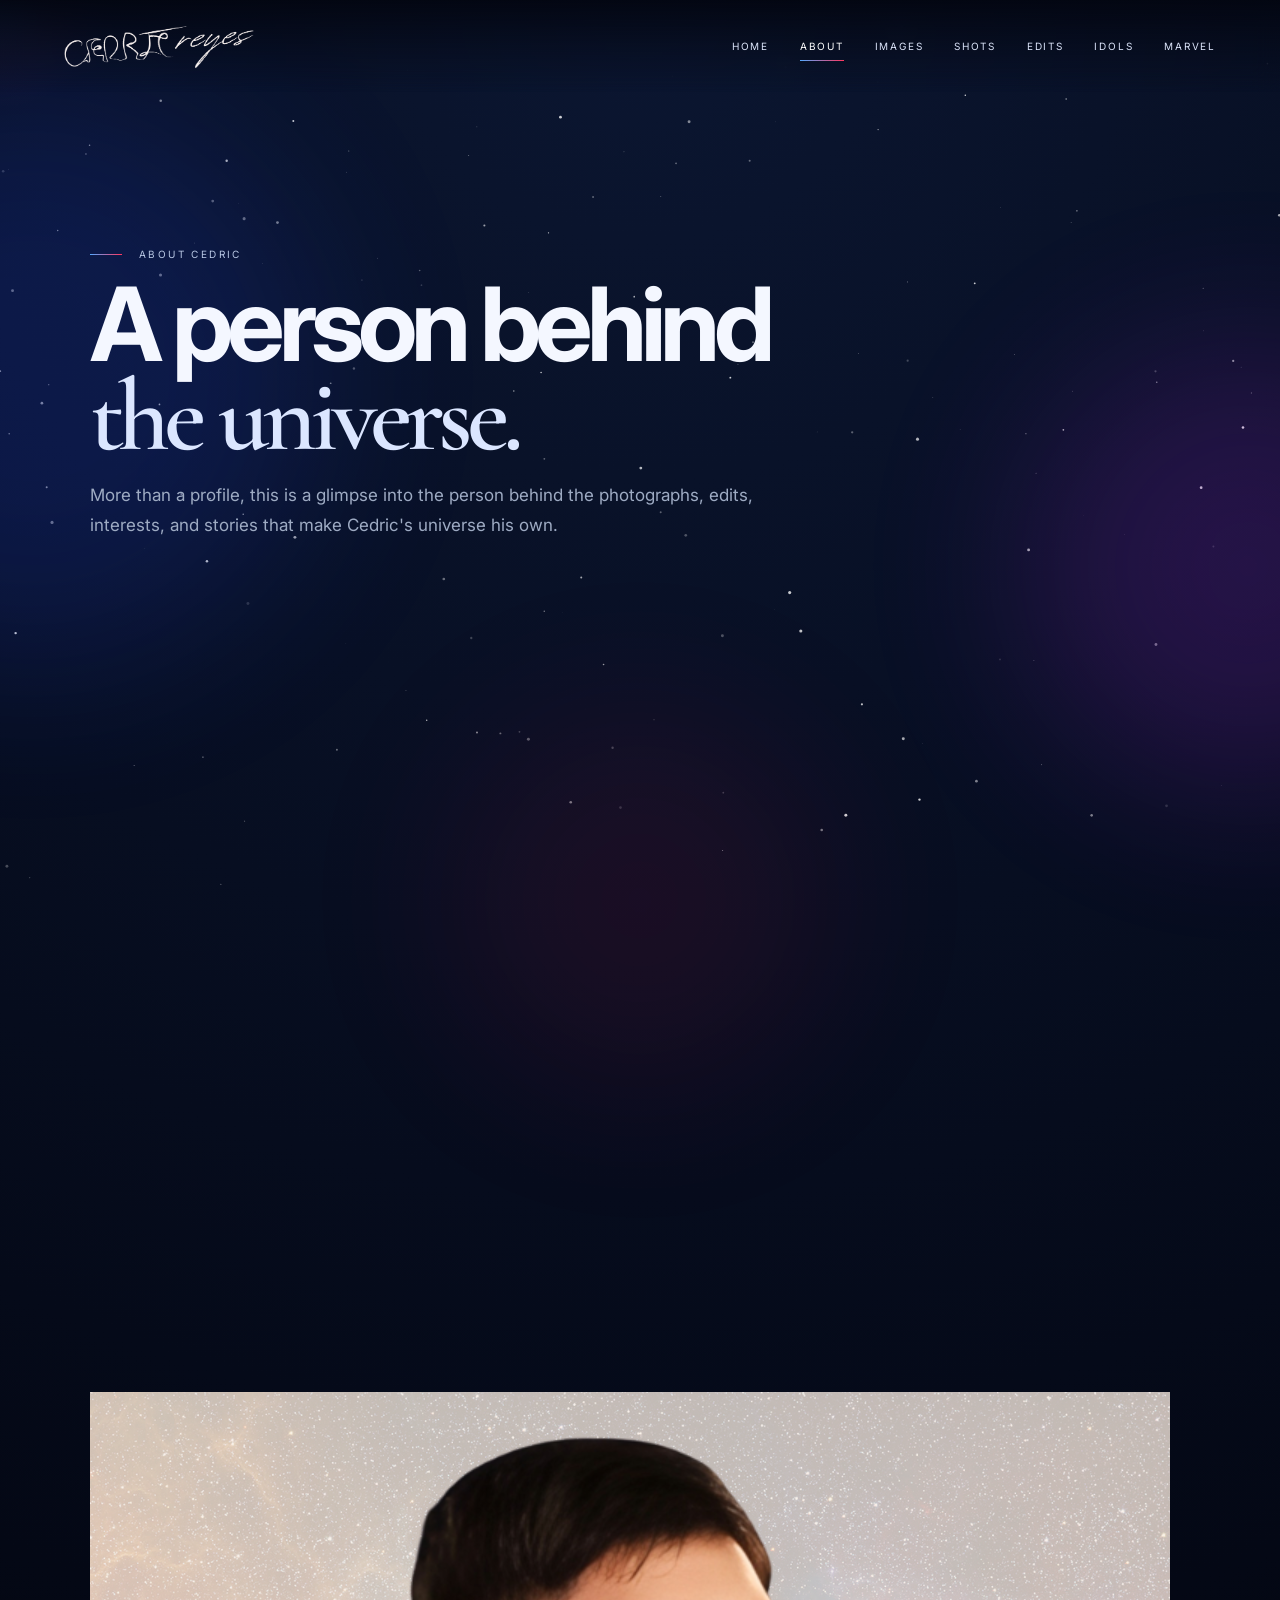
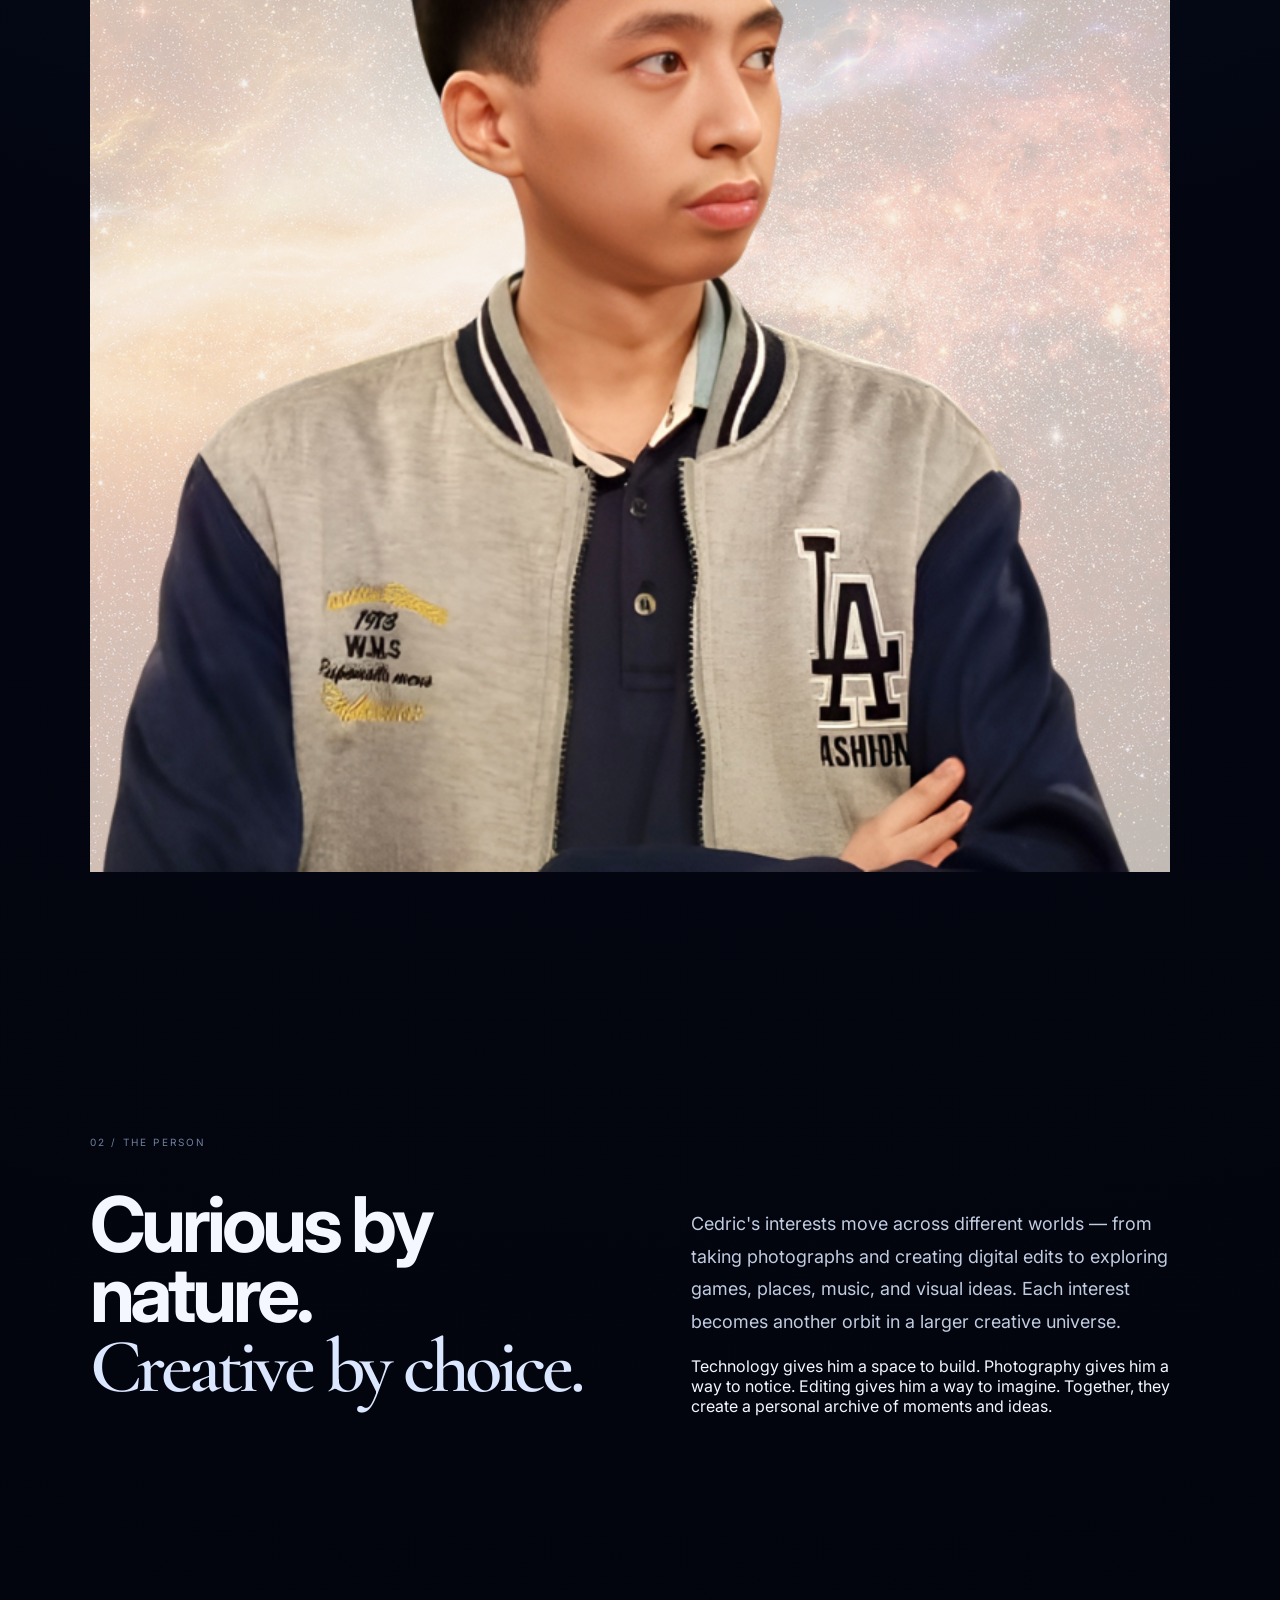
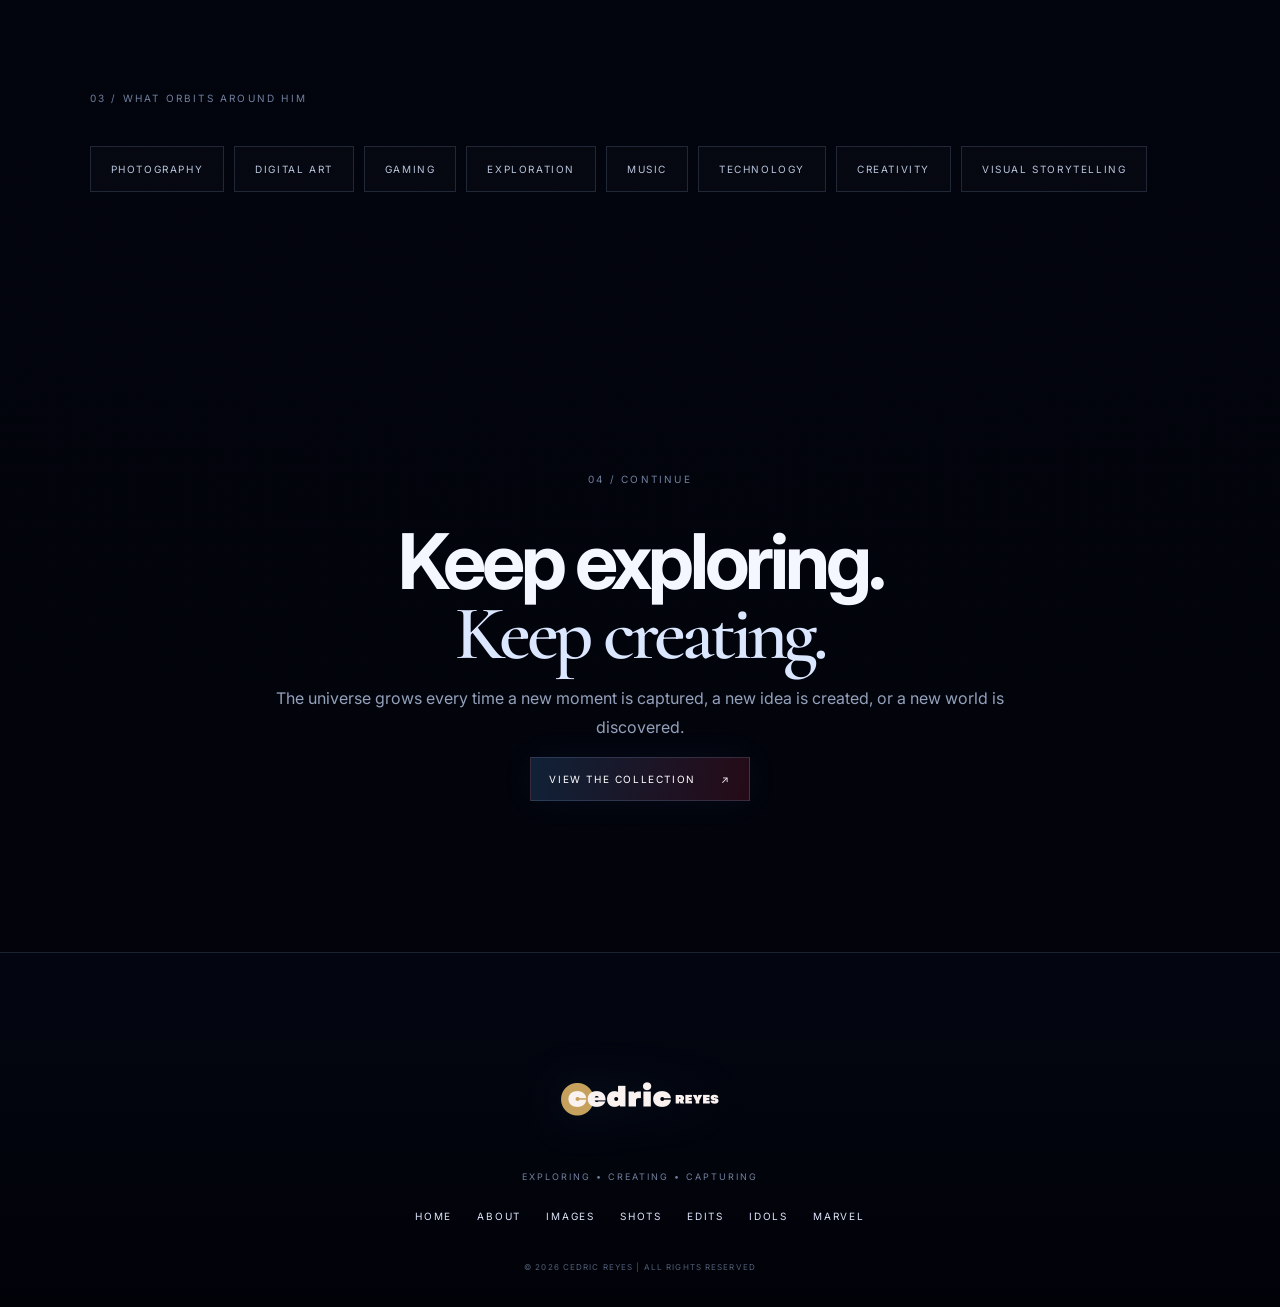
==== about.html @ 6dcb60af "Update about.html" ====
<!doctype html>
<html lang="en">

<head>
  <meta charset="utf-8">
  <meta name="viewport" content="width=device-width, initial-scale=1">

  <meta name="theme-color" content="#030611">

  <title>About — Cedric Reyes</title>

  <meta
    name="description"
    content="Cedric Reyes — a cosmic portfolio of photography, digital edits, gaming, and creative work."
  >

  <link rel="stylesheet" href="styles.css">
</head>

<body>

  <!-- =========================
       COSMIC BACKGROUND
  ========================== -->

  <canvas id="stars"></canvas>

  <div class="nebula nebula-a"></div>
  <div class="nebula nebula-b"></div>
  <div class="nebula nebula-c"></div>

  <div class="cursor-glow"></div>


  <!-- =========================
       HEADER
  ========================== -->

  <header class="site-header">

    <a class="brand" href="index.html">
      <img
        src="assets/HEADER-LOGO.png"
        alt="Cedric Reyes"
      >
    </a>

    <button
      class="menu-toggle"
      aria-label="Open menu"
      aria-expanded="false"
    >
      <span></span>
      <span></span>
      <span></span>
    </button>

    <nav class="nav">

      <a href="index.html">
        HOME
      </a>

      <a class="active" href="about.html">
        ABOUT
      </a>

      <a href="images.html">
        IMAGES
      </a>

      <a href="shots.html">
        SHOTS
      </a>

      <a href="edits.html">
        EDITS
      </a>

      <a href="idols.html">
        IDOLS
      </a>

      <a href="marvel.html">
        MARVEL
      </a>

    </nav>

  </header>


  <!-- =========================
       MAIN CONTENT
  ========================== -->

  <main class="inner-page">


    <!-- =========================
         PAGE HERO
    ========================== -->

    <section class="page-hero">

      <div class="page-hero-copy reveal">

        <div class="eyebrow">
          <span></span>
          ABOUT CEDRIC
        </div>

        <h1>
          A person behind<br>
          <span>the universe.</span>
        </h1>

        <p>
          More than a profile, this is a glimpse into the person behind
          the photographs, edits, interests, and stories that make
          Cedric's universe his own.
        </p>

      </div>

    </section>


    <!-- =========================
         PROFILE
    ========================== -->

    <section class="section about-profile">


      <!-- ABOUT PHOTO -->

      <div class="about-photo reveal">

        <div class="about-photo-frame">

          <div class="about-photo-glow"></div>

          <div class="about-photo-orbit orbit-a"></div>

          <div class="about-photo-orbit orbit-b"></div>

          <img
            src="assets/CEDRIC_MAIN.png"
            alt="Cedric Reyes"
          >

          <div class="about-photo-scan"></div>

        </div>

      </div>


      <!-- PROFILE INFORMATION -->

      <div class="about-info reveal">

        <div class="section-kicker">
          01 / PROFILE
        </div>

        <h2>
          CEDRIC<br>
          <span>REYES</span>
        </h2>

        <p class="lead">
          A BSIT student from ICCT Cainta, Pasig City, with a creative
          side shaped by photography, digital editing, gaming,
          exploration, and curiosity.
        </p>


        <!-- FACTS -->

        <div class="fact-grid">

          <div>
            <small>NAME</small>
            <b>CEDRIC REYES</b>
          </div>

          <div>
            <small>LOCATION</small>
            <b>PASIG CITY</b>
          </div>

          <div>
            <small>COLLEGE</small>
            <b>ICCT CAINTA</b>
          </div>

          <div>
            <small>COURSE</small>
            <b>BSIT</b>
          </div>

          <div>
            <small>GENDER</small>
            <b>MALE</b>
          </div>

          <div>
            <small>AGE</small>
            <b>20 YEARS OLD</b>
          </div>

        </div>

      </div>

    </section>


    <!-- =========================
         THE PERSON
    ========================== -->

    <section class="section about-story">

      <div class="section-kicker">
        02 / THE PERSON
      </div>

      <div class="split">

        <h2 class="reveal">
          Curious by nature.<br>
          <span>Creative by choice.</span>
        </h2>

        <div class="reveal">

          <p class="lead">
            Cedric's interests move across different worlds — from
            taking photographs and creating digital edits to exploring
            games, places, music, and visual ideas. Each interest
            becomes another orbit in a larger creative universe.
          </p>

          <p>
            Technology gives him a space to build. Photography gives
            him a way to notice. Editing gives him a way to imagine.
            Together, they create a personal archive of moments and
            ideas.
          </p>

        </div>

      </div>

    </section>


    <!-- =========================
         INTERESTS
    ========================== -->

    <section class="section about-interests">

      <div class="section-kicker">
        03 / WHAT ORBITS AROUND HIM
      </div>

      <div class="tag-cloud reveal">

        <span>PHOTOGRAPHY</span>

        <span>DIGITAL ART</span>

        <span>GAMING</span>

        <span>EXPLORATION</span>

        <span>MUSIC</span>

        <span>TECHNOLOGY</span>

        <span>CREATIVITY</span>

        <span>VISUAL STORYTELLING</span>

      </div>

    </section>


    <!-- =========================
         CLOSING
    ========================== -->

    <section class="section closing">

      <div class="closing-inner reveal">

        <div class="section-kicker">
          04 / CONTINUE
        </div>

        <h2>
          Keep exploring.<br>
          <span>Keep creating.</span>
        </h2>

        <p>
          The universe grows every time a new moment is captured,
          a new idea is created, or a new world is discovered.
        </p>

        <a
          class="btn btn-primary"
          href="shots.html"
        >
          VIEW THE COLLECTION
          <span>↗</span>
        </a>

      </div>

    </section>

  </main>


  <!-- =========================
       FOOTER
  ========================== -->

  <footer class="site-footer">

    <div class="footer-orbit"></div>

    <img
      class="footer-logo"
      src="assets/FOOTER LOGO TRANSPARENT.png"
      alt="Cedric Reyes"
    >

    <p>
      EXPLORING • CREATING • CAPTURING
    </p>


    <!-- FOOTER NAV -->

    <div class="footer-nav">

      <a href="index.html">
        HOME
      </a>

      <a href="about.html">
        ABOUT
      </a>

      <a href="images.html">
        IMAGES
      </a>

      <a href="shots.html">
        SHOTS
      </a>

      <a href="edits.html">
        EDITS
      </a>

      <a href="idols.html">
        IDOLS
      </a>

      <a href="marvel.html">
        MARVEL
      </a>

    </div>

    <small>
      © 2026 CEDRIC REYES | ALL RIGHTS RESERVED
    </small>

  </footer>


  <!-- =========================
       LIGHTBOX
  ========================== -->

  <div
    class="lightbox"
    id="lightbox"
    aria-hidden="true"
  >

    <button
      class="lightbox-close"
      aria-label="Close"
    >
      ×
    </button>

    <button
      class="lightbox-prev"
      aria-label="Previous"
    >
      ←
    </button>

    <figure>

      <img
        src=""
        alt=""
      >

      <figcaption></figcaption>

    </figure>

    <button
      class="lightbox-next"
      aria-label="Next"
    >
      →
    </button>

  </div>


  <!-- =========================
       SCRIPT
  ========================== -->

  <script src="script.js"></script>

</body>

</html>
---- styles.css ----
@import url('https://fonts.googleapis.com/css2?family=Cormorant+Garamond:wght@500;600;700&family=Inter:wght@400;500;600;700;800&display=swap');
:root{--bg:#030611;--bg2:#071229;--text:#f4f7ff;--muted:#aeb9d2;--line:rgba(170,204,255,.16);--blue:#54a9ff;--cyan:#74e5ff;--purple:#9f7cff;--red:#ff365f;--gold:#c9a15b;--ease:cubic-bezier(.2,.75,.2,1)}
*{box-sizing:border-box}html{scroll-behavior:smooth}body{margin:0;background:radial-gradient(circle at 50% 0,#0b1631 0,#030611 42%,#02030a 100%);color:var(--text);font-family:Inter,system-ui,sans-serif;overflow-x:hidden}body:before{content:"";position:fixed;inset:0;pointer-events:none;background:linear-gradient(transparent 96%,rgba(84,169,255,.025) 100%);background-size:100% 5px;opacity:.35;z-index:4}
#stars{position:fixed;inset:0;width:100%;height:100%;z-index:-5}.nebula{position:fixed;border-radius:50%;filter:blur(90px);opacity:.16;pointer-events:none;z-index:-4}.nebula-a{width:45vw;height:45vw;background:#274eff;left:-20vw;top:10vh}.nebula-b{width:35vw;height:35vw;background:#c02cff;right:-15vw;top:38vh}.nebula-c{width:30vw;height:30vw;background:#ff164f;left:35vw;bottom:-15vw;opacity:.08}.cursor-glow{position:fixed;width:220px;height:220px;border-radius:50%;pointer-events:none;z-index:20;background:radial-gradient(circle,rgba(84,169,255,.11),rgba(255,54,95,.04),transparent 70%);transform:translate(-50%,-50%);mix-blend-mode:screen}
.site-header{position:fixed;top:0;left:0;right:0;height:92px;padding:0 5vw;display:flex;align-items:center;justify-content:space-between;background:linear-gradient(180deg,rgba(3,6,17,.94),rgba(3,6,17,.42),transparent);backdrop-filter:blur(12px);z-index:50}.brand{display:block;width:190px}.brand img{width:100%;display:block}.nav{display:flex;align-items:center;gap:clamp(16px,2.4vw,38px)}.nav a,.footer-nav a{font-size:10px;letter-spacing:.18em;color:#dce5fa;text-decoration:none;position:relative}.nav a:after{content:"";position:absolute;left:0;right:0;bottom:-9px;height:1px;background:linear-gradient(90deg,var(--blue),var(--red));transform:scaleX(0);transform-origin:center;transition:.3s}.nav a:hover:after,.nav a.active:after{transform:scaleX(1)}.nav a.active{color:white}.menu-toggle{display:none;background:none;border:0}.menu-toggle span{display:block;width:27px;height:1px;background:#fff;margin:6px}
.hero{min-height:100svh;display:grid;place-items:center;position:relative;padding:150px 7vw 90px;text-align:center;overflow:hidden}.hero-content{max-width:1000px;position:relative;z-index:2}.eyebrow{font-size:10px;letter-spacing:.24em;color:#b8c7e4;text-transform:uppercase}.eyebrow span{display:inline-block;width:32px;height:1px;background:linear-gradient(90deg,var(--blue),var(--red));vertical-align:middle;margin-right:12px}.hero-logo-wrap{width:min(620px,75vw);margin:35px auto 25px}.hero-logo{width:100%;filter:drop-shadow(0 0 22px rgba(84,169,255,.18))}.hero h1,.page-hero h1{font-size:clamp(48px,8vw,112px);line-height:.86;letter-spacing:-.06em;margin:20px 0}.hero h1 em,.page-hero h1 span,h2 span{font-family:"Cormorant Garamond",serif;font-weight:600;color:#dbe6ff}.hero p{max-width:650px;margin:28px auto;color:var(--muted);line-height:1.8}.hero-actions{display:flex;justify-content:center;gap:12px}.btn{display:inline-flex;gap:25px;align-items:center;padding:15px 18px;text-decoration:none;font-size:10px;letter-spacing:.16em;border:1px solid var(--line);color:white;transition:.35s var(--ease)}.btn-primary{background:linear-gradient(100deg,rgba(84,169,255,.18),rgba(255,54,95,.14));box-shadow:0 0 35px rgba(84,169,255,.06)}.btn:hover{transform:translateY(-4px);box-shadow:0 12px 50px rgba(84,169,255,.14),0 0 25px rgba(255,54,95,.08)}.scroll-cue{position:absolute;bottom:28px;left:50%;transform:translateX(-50%);font-size:9px;letter-spacing:.2em;color:#8190aa}.scroll-cue span{display:block;margin-top:10px;font-size:16px}
.hero-orbit{position:absolute;border:1px solid rgba(84,169,255,.15);border-radius:50%;pointer-events:none}.orbit-a{width:75vw;height:30vw;transform:rotate(-17deg);animation:orbitSpin 24s linear infinite}.orbit-b{width:45vw;height:18vw;transform:rotate(28deg);border-color:rgba(255,54,95,.11);animation:orbitSpin 18s linear infinite reverse}@keyframes orbitSpin{to{transform:rotate(360deg)}}
.section{padding:130px 7vw;position:relative}.section-kicker{font-size:10px;letter-spacing:.22em;color:#71809e;margin-bottom:42px}.split{display:grid;grid-template-columns:1fr 1fr;gap:8vw}.split h2,h2{font-size:clamp(42px,6vw,88px);line-height:.9;letter-spacing:-.055em;margin:0}.lead{font-size:18px;line-height:1.8;color:#c1cce1}.text-link{display:inline-block;margin-top:25px;color:#fff;text-decoration:none;font-size:10px;letter-spacing:.18em}.interest-grid{display:grid;grid-template-columns:repeat(4,1fr);gap:14px}.interest-card{min-height:320px;padding:28px;border:1px solid var(--line);background:linear-gradient(145deg,rgba(255,255,255,.035),rgba(255,255,255,.008));position:relative;overflow:hidden;transition:.5s var(--ease)}.interest-card:hover{border-color:rgba(84,169,255,.4);box-shadow:0 0 60px rgba(84,169,255,.08),inset 0 0 50px rgba(255,54,95,.025)}.interest-card>span{position:absolute;right:20px;top:20px;color:#64708b;font-size:10px}.interest-card h3{position:absolute;bottom:70px;left:28px;font-size:18px;letter-spacing:.08em}.interest-card p{position:absolute;left:28px;right:28px;bottom:24px;color:#8390a9;font-size:12px;line-height:1.6}.planet{width:72px;height:72px;border-radius:50%;position:absolute;top:45px;left:35px;box-shadow:inset -15px -10px 20px rgba(0,0,0,.35),0 0 40px currentColor}.p-blue{background:#3679ff;color:#3679ff}.p-purple{background:#9257ff;color:#9257ff}.p-cyan{background:#4de0ff;color:#4de0ff}.p-red{background:#ff365f;color:#ff365f}
.feature-wrap{display:grid;grid-template-columns:1fr 1.1fr;gap:7vw;align-items:center}.feature-copy p:not(.eyebrow){color:#aeb9d2;line-height:1.8}.feature-image{position:relative;border:1px solid var(--line);overflow:hidden}.feature-image img{width:100%;aspect-ratio:4/3;object-fit:cover;display:block;transition:1s var(--ease)}.feature-image:hover img{transform:scale(1.04)}.image-label{position:absolute;bottom:14px;left:14px;font-size:9px;letter-spacing:.18em;background:rgba(3,6,17,.75);padding:8px 10px}.marquee{overflow:hidden;border-block:1px solid var(--line);display:flex;white-space:nowrap;padding:18px 0;color:#7383a0;font-size:11px;letter-spacing:.25em}.marquee div{min-width:max-content;animation:marquee 24s linear infinite;padding-right:4vw}@keyframes marquee{to{transform:translateX(-100%)}}
.socials-heading{display:flex;justify-content:space-between;gap:5vw;align-items:end}.socials-lead{max-width:420px;color:#8d9ab4;line-height:1.7}.social-grid{display:grid;grid-template-columns:repeat(4,1fr);gap:14px;margin-top:50px}.social-card{min-height:230px;padding:25px;border:1px solid var(--line);color:#fff;text-decoration:none;display:flex;flex-direction:column;justify-content:space-between;background:linear-gradient(145deg,rgba(84,169,255,.045),rgba(255,54,95,.025));transition:.4s var(--ease)}.social-card:hover{border-color:rgba(255,54,95,.35);box-shadow:0 0 50px rgba(84,169,255,.08),0 0 50px rgba(255,54,95,.06)}.social-card span,.social-card i,.social-card small{font-size:9px;letter-spacing:.14em;color:#7887a3;font-style:normal}.social-card b{font-size:23px;letter-spacing:.05em}.closing{text-align:center;min-height:70vh;display:grid;place-items:center}.closing-inner{max-width:800px}.closing p{color:#94a1bb;line-height:1.8}.site-footer{position:relative;padding:100px 6vw 35px;text-align:center;border-top:1px solid var(--line);overflow:hidden;background:linear-gradient(180deg,#030611,#010208)}.footer-logo{width:min(350px,70vw);max-height:90px;object-fit:contain;margin:auto;display:block;filter:drop-shadow(0 0 25px rgba(84,169,255,.12))}.site-footer>p{font-size:9px;letter-spacing:.22em;color:#71809e;margin:28px 0}.footer-nav{display:flex;justify-content:center;gap:25px;flex-wrap:wrap}.site-footer small{display:block;margin-top:40px;color:#526079;font-size:8px;letter-spacing:.14em}
.page-hero{min-height:72vh;display:flex;align-items:end;padding:180px 7vw 90px;position:relative}.page-hero-copy{max-width:950px}.page-hero p{max-width:680px;color:#9eabc3;line-height:1.8;font-size:17px}.page-hero.compact{min-height:58vh}.about-profile{display:grid;grid-template-columns:.8fr 1.2fr;gap:8vw;align-items:center}.about-photo-placeholder{aspect-ratio:4/5;border:1px solid var(--line);display:grid;place-items:center;position:relative;overflow:hidden;background:radial-gradient(circle at 50% 40%,rgba(84,169,255,.13),transparent 45%),linear-gradient(140deg,rgba(255,255,255,.03),transparent)}.about-photo-placeholder:before{content:"";position:absolute;width:70%;aspect-ratio:1;border:1px solid rgba(84,169,255,.18);border-radius:50%;animation:orbitSpin 16s linear infinite}.about-photo-placeholder span{font-size:11px;letter-spacing:.25em}.about-photo-placeholder small{position:absolute;bottom:25px;color:#687894;font-size:8px;letter-spacing:.18em}.scan{position:absolute;left:0;right:0;height:1px;background:linear-gradient(90deg,transparent,var(--red),var(--blue),transparent);animation:scan 4s ease-in-out infinite}@keyframes scan{0%,100%{top:10%;opacity:0}20%,80%{opacity:1}50%{top:90%}}.about-info h2{margin:20px 0}.fact-grid{display:grid;grid-template-columns:1fr 1fr;gap:1px;background:var(--line);margin-top:35px}.fact-grid div{background:#050916;padding:18px}.fact-grid small{display:block;color:#61708e;font-size:8px;letter-spacing:.18em;margin-bottom:8px}.fact-grid b{font-size:12px}.tag-cloud{display:flex;gap:10px;flex-wrap:wrap}.tag-cloud span{border:1px solid var(--line);padding:16px 20px;color:#b8c5dc;font-size:10px;letter-spacing:.16em;background:rgba(255,255,255,.02)}
.gallery-section{padding-top:20px}.gallery-grid{display:grid;grid-template-columns:repeat(3,1fr);gap:14px}.gallery-card{margin:0;position:relative;overflow:hidden;border:1px solid var(--line);background:#050814;min-height:300px}.gallery-card img{width:100%;height:100%;min-height:300px;object-fit:cover;display:block;transition:1s var(--ease)}.gallery-card:hover img{transform:scale(1.06)}.gallery-card:after{content:"";position:absolute;inset:-30%;background:linear-gradient(110deg,transparent 40%,rgba(84,169,255,.18) 48%,rgba(255,54,95,.16) 52%,transparent 60%);transform:translateX(-70%) rotate(8deg);transition:.9s}.gallery-card:hover:after{transform:translateX(70%) rotate(8deg)}.gallery-card figcaption{position:absolute;left:16px;right:16px;bottom:14px;z-index:2;display:flex;justify-content:space-between;align-items:end;text-shadow:0 2px 15px #000}.gallery-card figcaption span{font-size:8px;letter-spacing:.15em;color:#c3cee3}.gallery-card figcaption b{font-size:13px}.marvel-grid .gallery-card:first-child{grid-column:span 2;grid-row:span 2}.marvel-grid .gallery-card:first-child img{min-height:620px}.idols-hero{align-items:center}.idols-hero-art{width:min(760px,85vw);margin:45px auto 0;border:1px solid var(--line);overflow:hidden}.idols-hero-art img{width:100%;display:block}.idols-duo{display:grid;grid-template-columns:1fr 1fr;gap:14px;margin-top:60px}.idol-card{position:relative;min-height:650px;overflow:hidden;border:1px solid var(--line)}.idol-card img{position:absolute;inset:0;width:100%;height:100%;object-fit:cover;transition:1s var(--ease)}.idol-card:after{content:"";position:absolute;inset:0;background:linear-gradient(180deg,transparent 35%,rgba(0,0,0,.85));}.idol-card:hover img{transform:scale(1.04)}.idol-card>div{position:absolute;z-index:2;left:30px;right:30px;bottom:28px}.idol-card span{font-size:9px;letter-spacing:.16em;color:#a9b6cc}.idol-card h3{font-size:clamp(42px,5vw,75px);line-height:.8;letter-spacing:-.05em;margin:18px 0}.idol-card h3 em{font-family:"Cormorant Garamond",serif;color:#d9e2f5}.idol-card p{color:#a9b6cc;line-height:1.6;max-width:500px}.idol-quote{min-height:65vh;display:grid;place-items:center;text-align:center}.idol-quote blockquote{font-family:"Cormorant Garamond",serif;font-size:clamp(45px,7vw,95px);line-height:.9;margin:20px 0}.idol-quote em{color:#d9e2f5}.idol-quote p{color:#8e9bb3}
.lightbox{position:fixed;inset:0;background:rgba(1,3,10,.94);backdrop-filter:blur(18px);display:none;place-items:center;z-index:100;padding:50px}.lightbox.open{display:grid;animation:fadeIn .25s ease}.lightbox figure{max-width:90vw;max-height:86vh;margin:0;position:relative}.lightbox img{max-width:90vw;max-height:80vh;display:block;object-fit:contain;box-shadow:0 0 0 1px rgba(84,169,255,.2),0 0 70px rgba(84,169,255,.13),0 0 70px rgba(255,54,95,.1)}.lightbox figcaption{text-align:center;color:#b9c6dd;font-size:10px;letter-spacing:.16em;margin-top:15px}.lightbox button{position:absolute;border:1px solid var(--line);background:rgba(3,6,17,.7);color:#fff;width:44px;height:44px;z-index:3;cursor:pointer}.lightbox-close{right:25px;top:25px;font-size:26px}.lightbox-prev{left:25px;top:50%;font-size:20px}.lightbox-next{right:25px;top:50%;font-size:20px}
.reveal{opacity:0;transform:translateY(35px);transition:1s var(--ease)}.reveal.visible{opacity:1;transform:none}.tilt{transform-style:preserve-3d}.clicked{animation:energyClick .7s ease both}@keyframes energyClick{0%{filter:drop-shadow(0 0 0 rgba(84,169,255,0))}25%{filter:drop-shadow(-8px 0 24px rgba(84,169,255,.85)) drop-shadow(8px 0 24px rgba(255,54,95,.75));transform:scale(1.025)}60%{filter:drop-shadow(-14px 0 48px rgba(84,169,255,.65)) drop-shadow(14px 0 48px rgba(255,54,95,.6));transform:scale(1.01)}100%{filter:none;transform:none}}
@media(max-width:1000px){.nav{gap:16px}.brand{width:155px}.interest-grid,.social-grid{grid-template-columns:1fr 1fr}.gallery-grid{grid-template-columns:1fr 1fr}.about-profile{grid-template-columns:1fr}.feature-wrap{grid-template-columns:1fr}.socials-heading{display:block}.socials-lead{margin-top:25px}}
@media(max-width:680px){.site-header{height:100px;padding:0 20px}.brand{width:205px;max-width:72vw}.menu-toggle{display:block;z-index:3}.nav{position:fixed;inset:0;background:rgba(2,4,12,.97);display:flex;flex-direction:column;justify-content:center;align-items:center;gap:25px;transform:translateY(-100%);transition:.5s var(--ease)}.nav.open{transform:none}.nav a{font-size:14px}.hero{padding:155px 24px 80px}.hero-logo-wrap{width:90vw}.hero h1{font-size:56px}.hero p{font-size:14px}.section{padding:90px 22px}.split,.interest-grid,.social-grid,.gallery-grid,.idols-duo{grid-template-columns:1fr}.interest-card{min-height:280px}.feature-wrap{gap:40px}.page-hero{min-height:62vh;padding:150px 22px 70px}.page-hero h1{font-size:56px}.about-photo{order:2}.fact-grid{grid-template-columns:1fr}.gallery-card,.gallery-card img{min-height:380px}.marvel-grid .gallery-card:first-child{grid-column:auto;grid-row:auto}.marvel-grid .gallery-card:first-child img{min-height:380px}.idol-card{min-height:560px}.lightbox{padding:20px}.lightbox-prev{left:10px}.lightbox-next{right:10px}.lightbox-close{right:10px;top:10px}}
@media(prefers-reduced-motion:reduce){*,*:before,*:after{animation-duration:.01ms!important;transition-duration:.01ms!important;scroll-behavior:auto!important}}
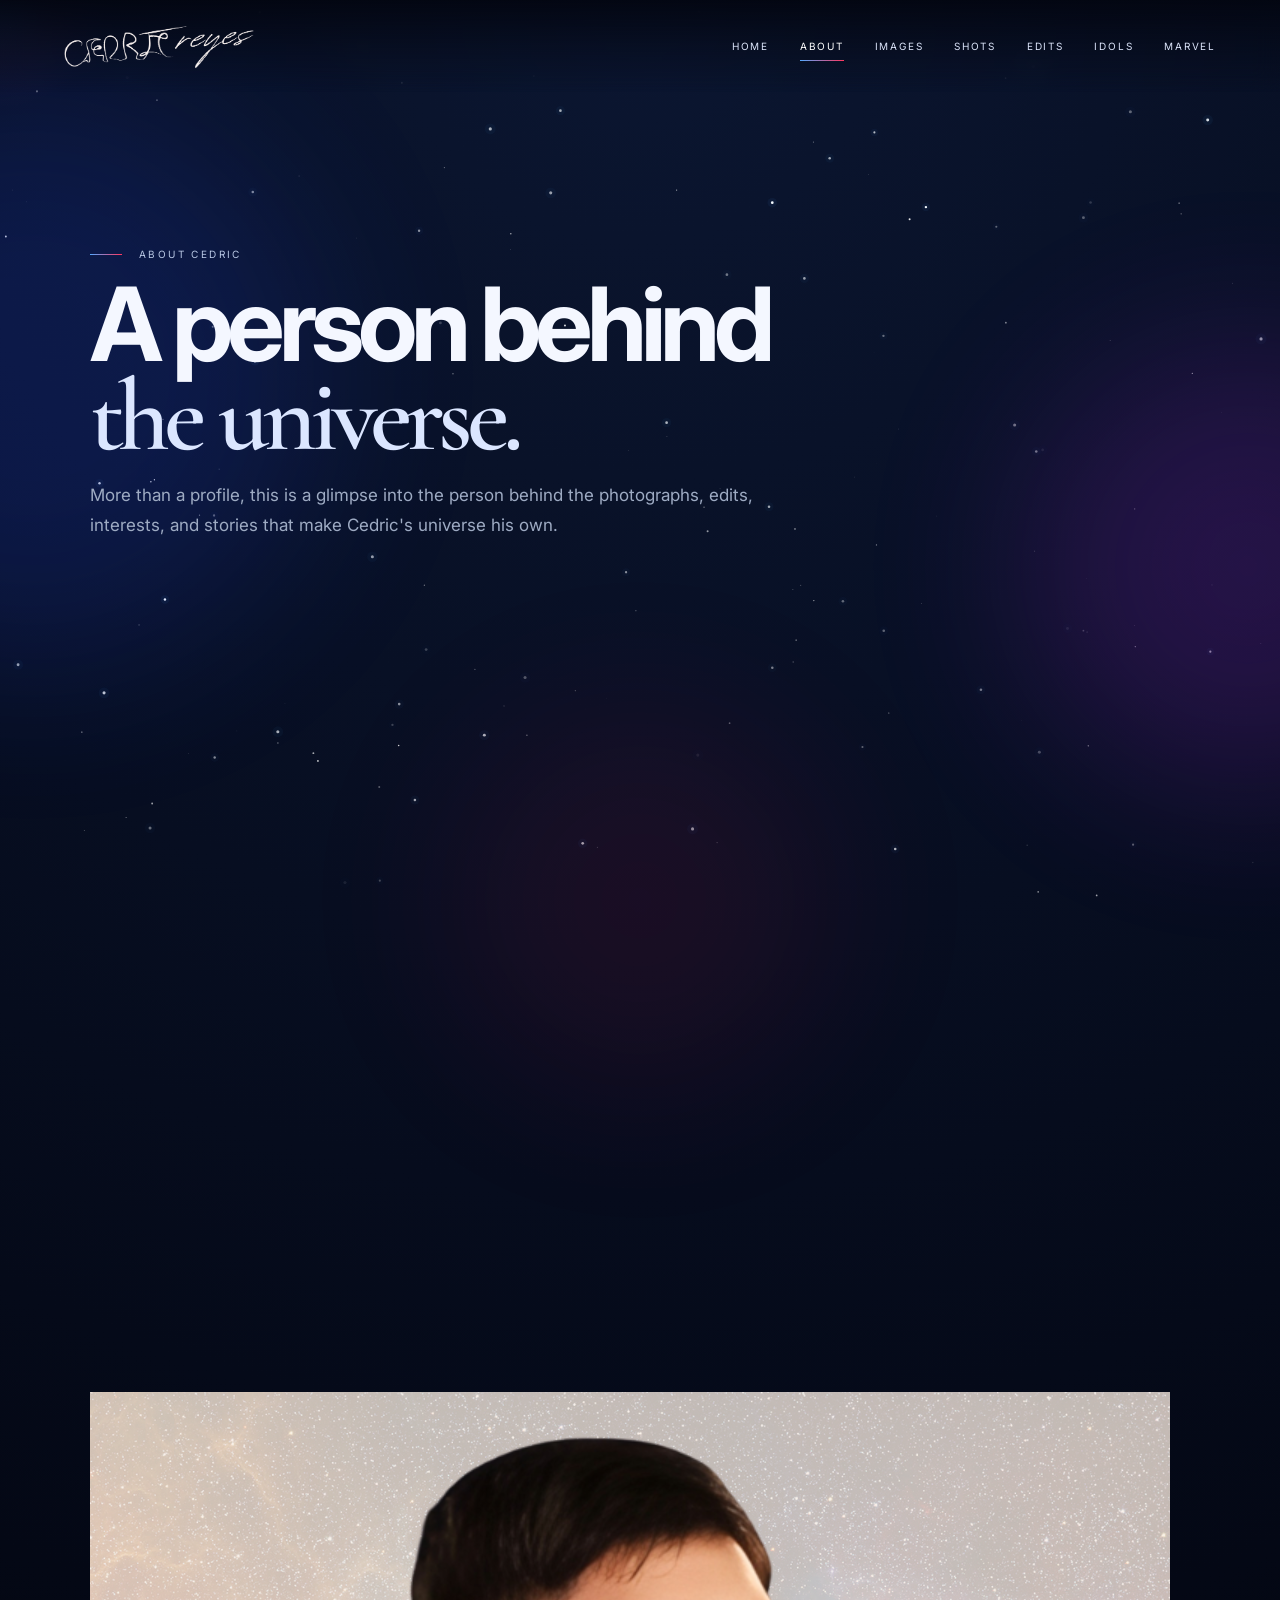
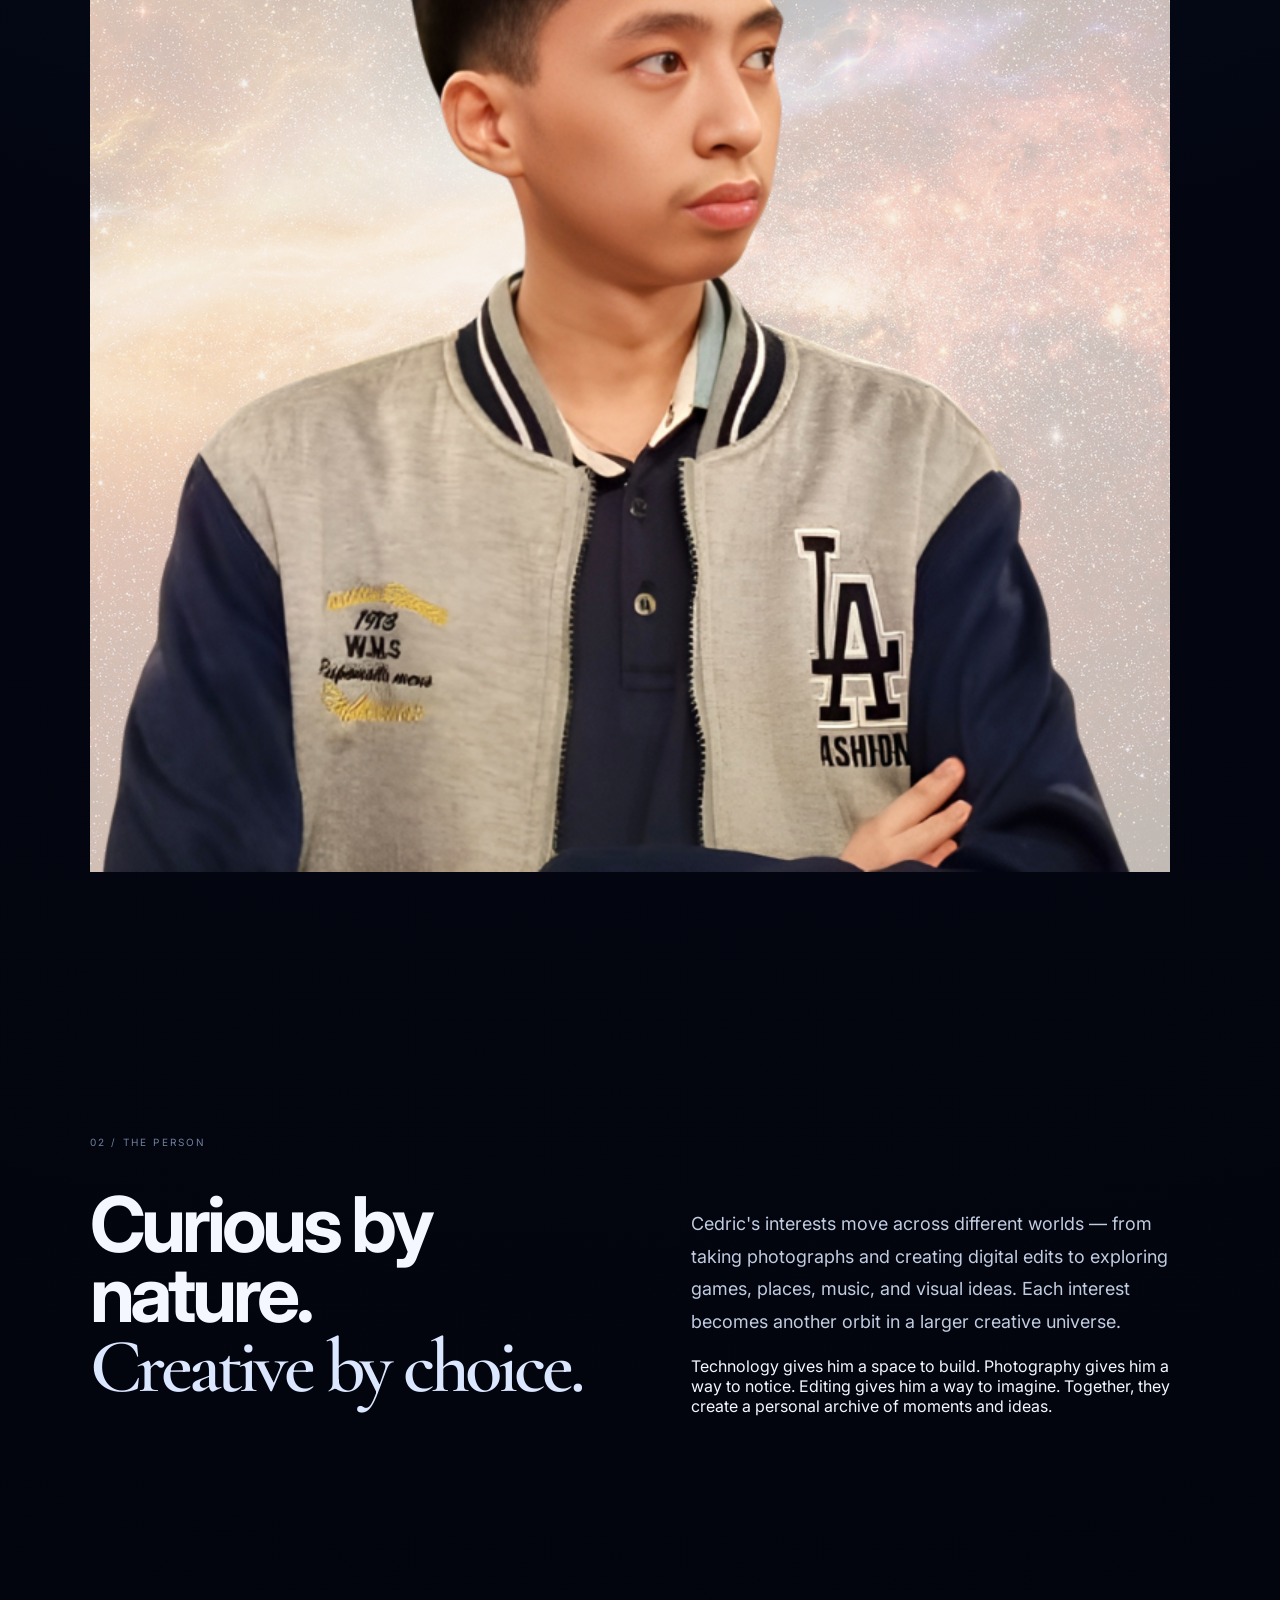
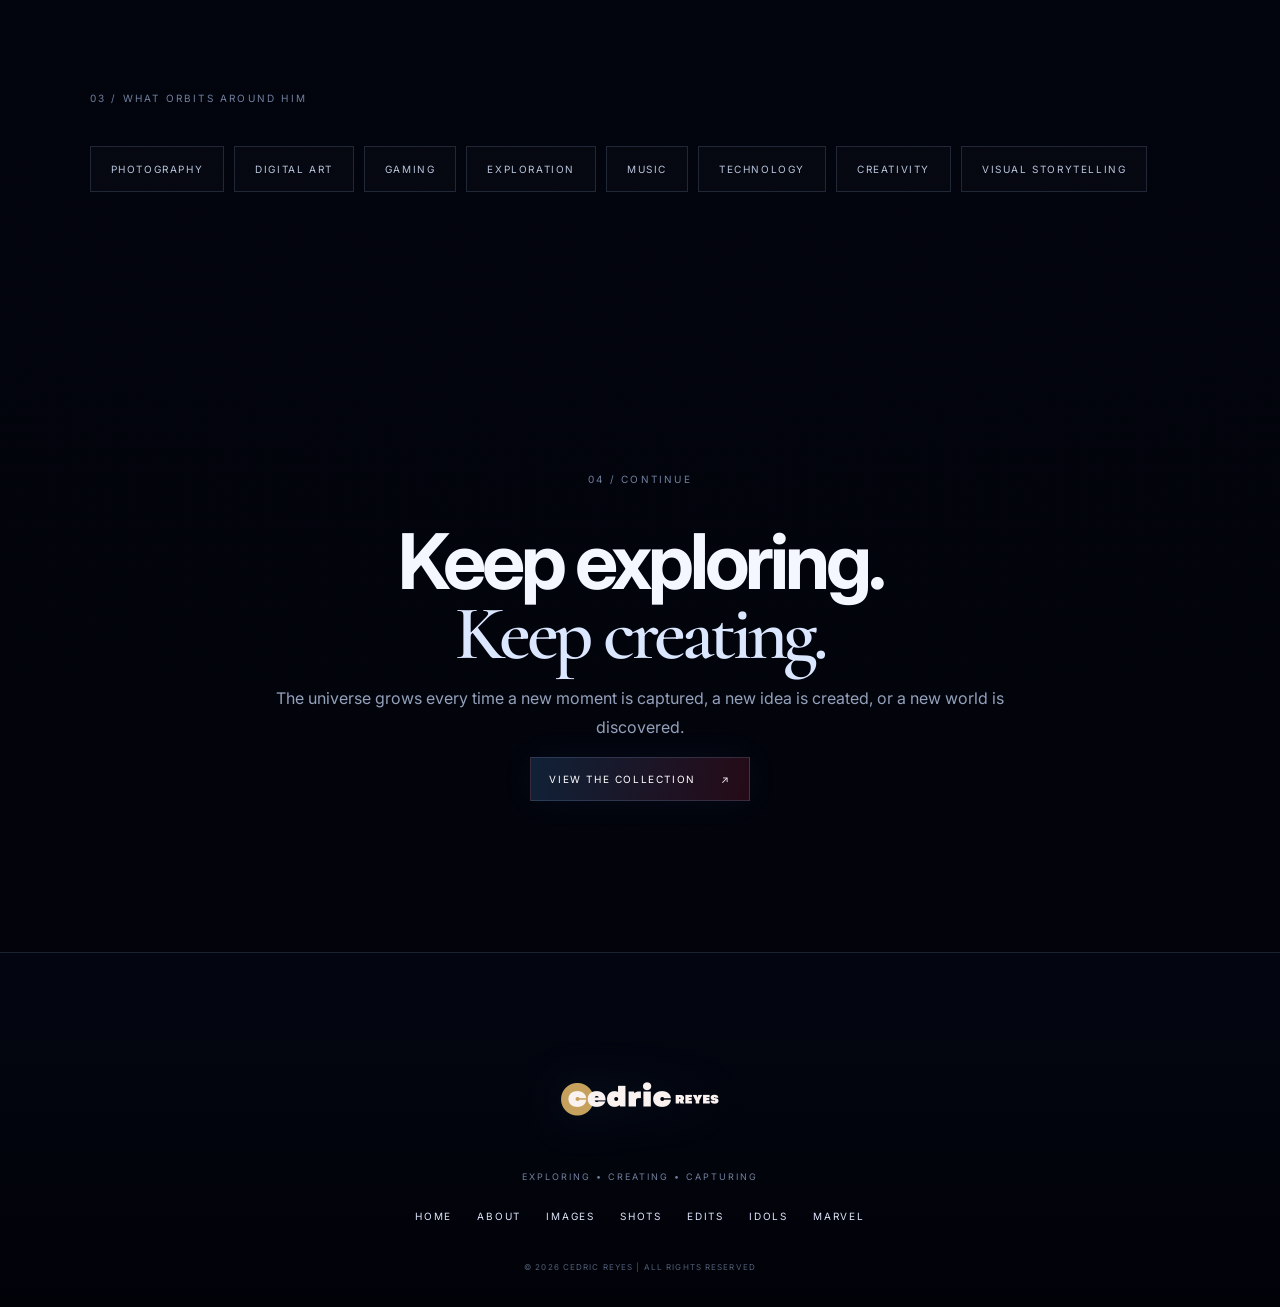
==== commit 8ed08ffd: "MAIN PHOTO" ====
--- a/about.html
+++ b/about.html
@@ -137,7 +137,7 @@
 
       <div class="about-photo reveal">
 
-        <div class="about-photo-frame">
+        <div class="about-photo-frame image-trigger" data-caption="CEDRIC REYES — ABOUT PORTRAIT">
 
           <div class="about-photo-glow"></div>
 
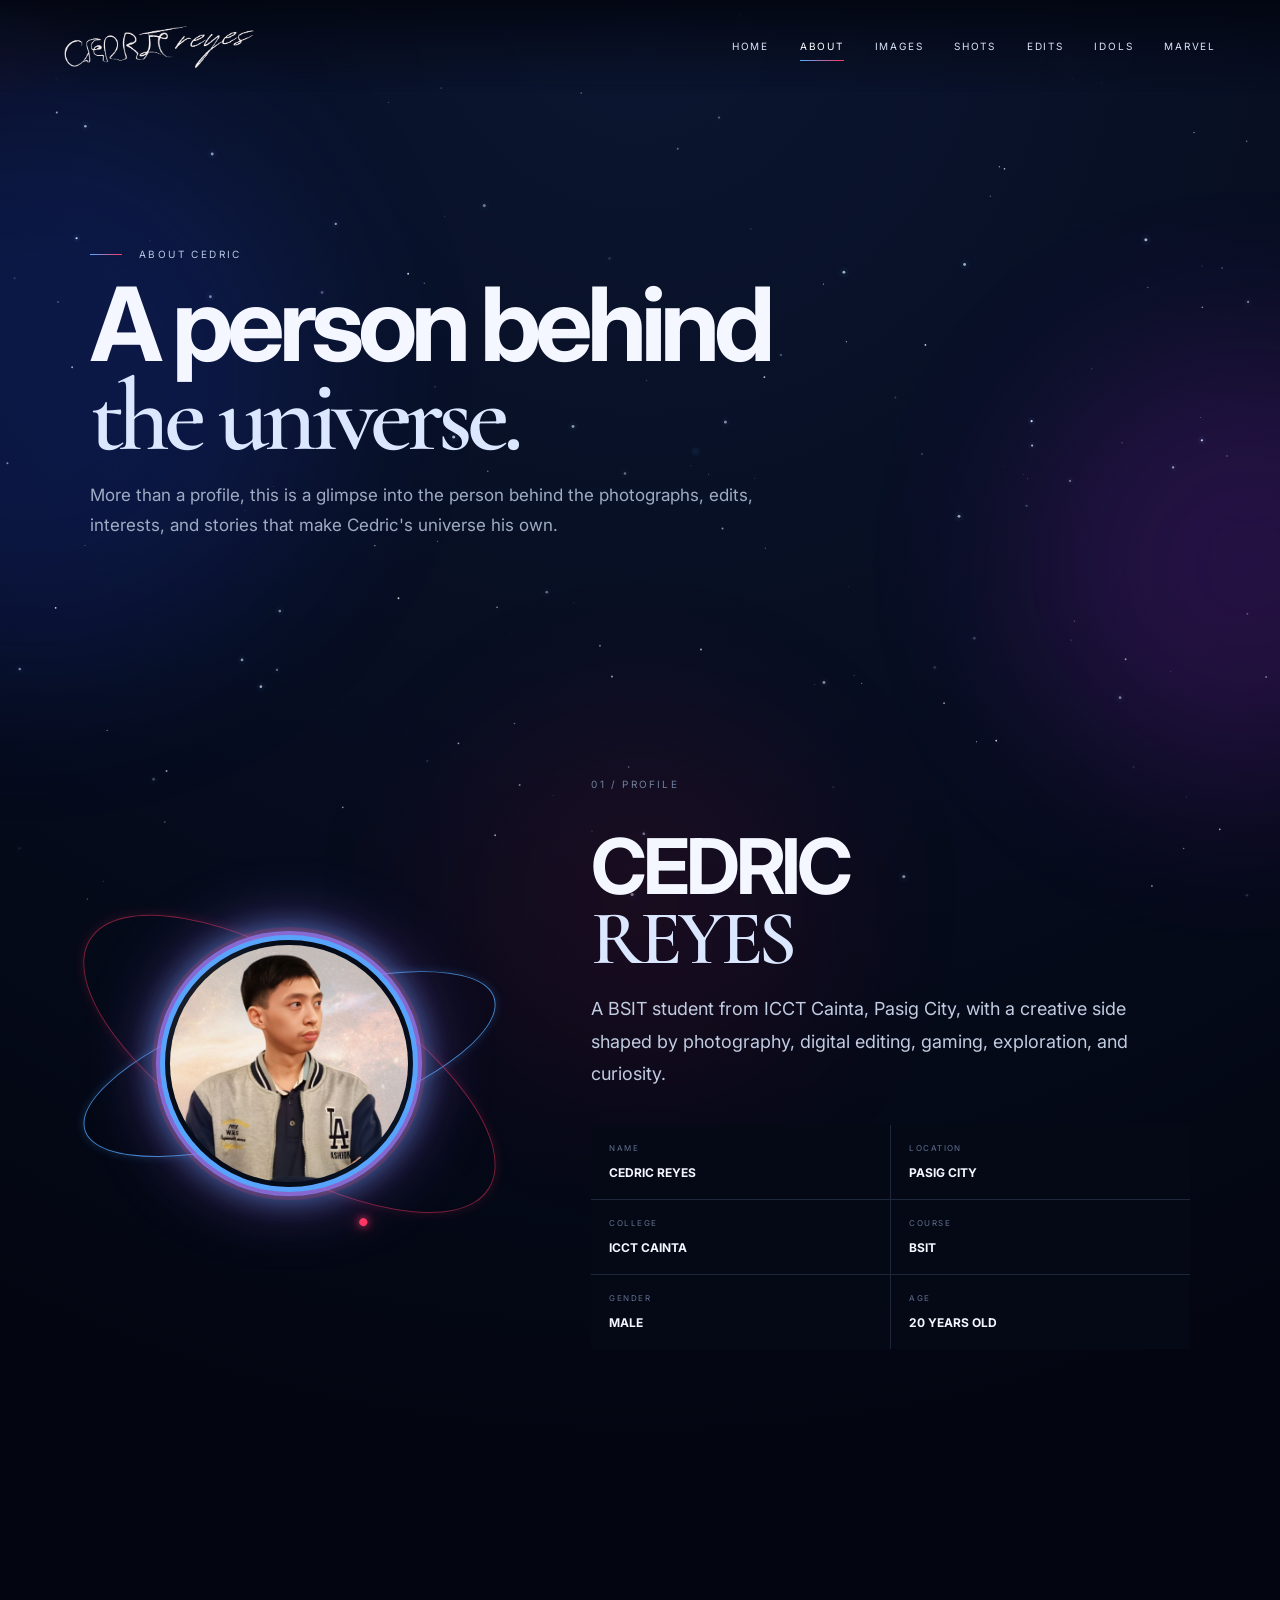
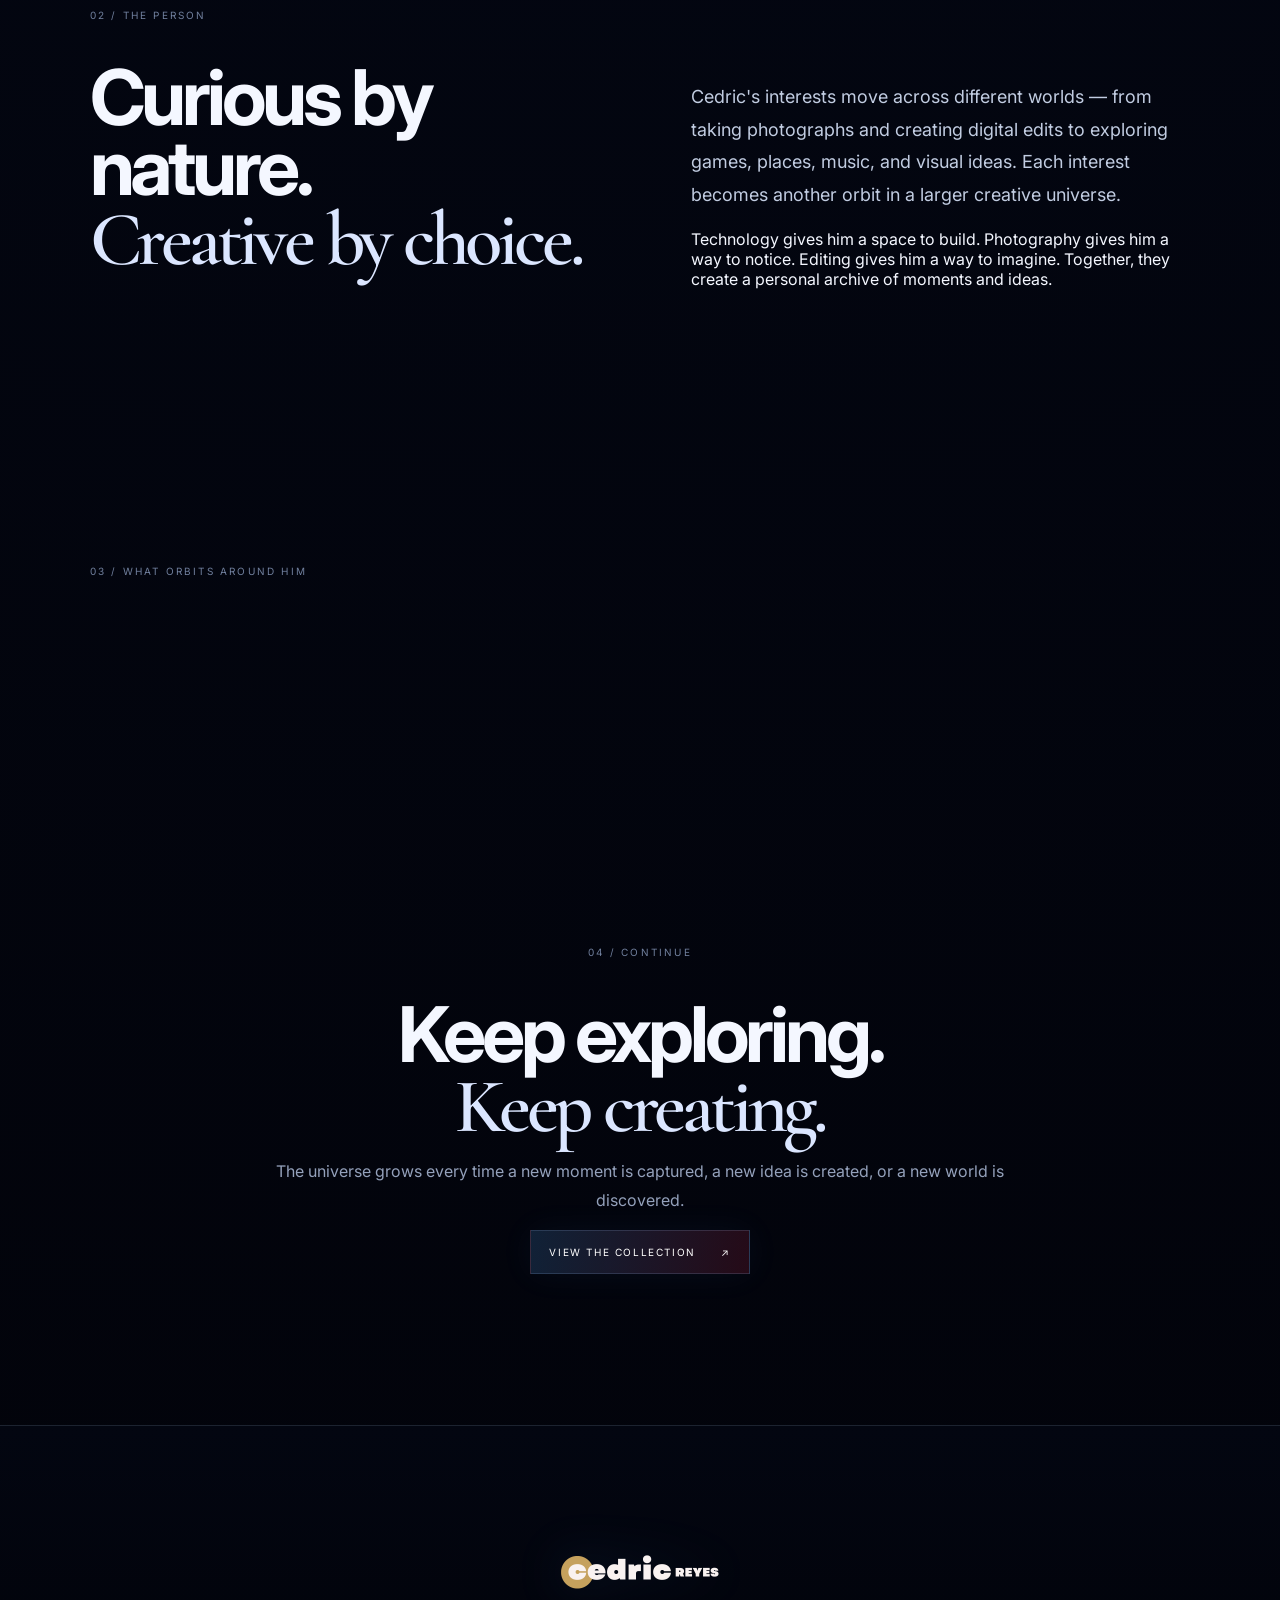
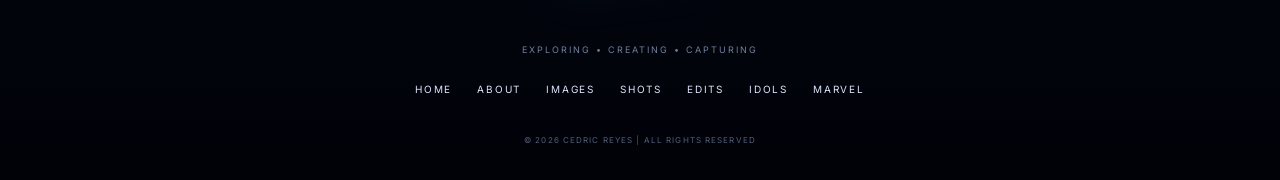
==== commit 0cb00792: "css and js fixed" ====
--- a/about.html
+++ b/about.html
@@ -137,13 +137,13 @@
 
       <div class="about-photo reveal">
 
-        <div class="about-photo-frame image-trigger" data-caption="CEDRIC REYES — ABOUT PORTRAIT">
+        <div class="about-photo-frame">
 
           <div class="about-photo-glow"></div>
 
-          <div class="about-photo-orbit orbit-a"></div>
-
-          <div class="about-photo-orbit orbit-b"></div>
+          <div class="about-photo-orbit about-orbit-blue"></div>
+
+          <div class="about-photo-orbit about-orbit-red"></div>
 
           <img
             src="assets/CEDRIC_MAIN.png"
--- a/styles.css
+++ b/styles.css
@@ -16,3 +16,285 @@
 @media(max-width:1000px){.nav{gap:16px}.brand{width:155px}.interest-grid,.social-grid{grid-template-columns:1fr 1fr}.gallery-grid{grid-template-columns:1fr 1fr}.about-profile{grid-template-columns:1fr}.feature-wrap{grid-template-columns:1fr}.socials-heading{display:block}.socials-lead{margin-top:25px}}
 @media(max-width:680px){.site-header{height:100px;padding:0 20px}.brand{width:205px;max-width:72vw}.menu-toggle{display:block;z-index:3}.nav{position:fixed;inset:0;background:rgba(2,4,12,.97);display:flex;flex-direction:column;justify-content:center;align-items:center;gap:25px;transform:translateY(-100%);transition:.5s var(--ease)}.nav.open{transform:none}.nav a{font-size:14px}.hero{padding:155px 24px 80px}.hero-logo-wrap{width:90vw}.hero h1{font-size:56px}.hero p{font-size:14px}.section{padding:90px 22px}.split,.interest-grid,.social-grid,.gallery-grid,.idols-duo{grid-template-columns:1fr}.interest-card{min-height:280px}.feature-wrap{gap:40px}.page-hero{min-height:62vh;padding:150px 22px 70px}.page-hero h1{font-size:56px}.about-photo{order:2}.fact-grid{grid-template-columns:1fr}.gallery-card,.gallery-card img{min-height:380px}.marvel-grid .gallery-card:first-child{grid-column:auto;grid-row:auto}.marvel-grid .gallery-card:first-child img{min-height:380px}.idol-card{min-height:560px}.lightbox{padding:20px}.lightbox-prev{left:10px}.lightbox-next{right:10px}.lightbox-close{right:10px;top:10px}}
 @media(prefers-reduced-motion:reduce){*,*:before,*:after{animation-duration:.01ms!important;transition-duration:.01ms!important;scroll-behavior:auto!important}}
+
+
+/* =========================================================
+   ABOUT PORTRAIT — SCOPED COSMIC EFFECT
+   This block intentionally uses unique ABOUT classes only.
+   It does not override the site's global orbit/planet rules.
+   ========================================================= */
+
+.about-photo{
+  position:relative;
+  width:100%;
+  min-width:0;
+  display:flex;
+  justify-content:center;
+  align-items:center;
+}
+
+.about-photo-frame{
+  position:relative;
+  width:min(520px,100%);
+  aspect-ratio:1 / 1;
+  display:grid;
+  place-items:center;
+  isolation:isolate;
+  cursor:pointer;
+  transform-style:preserve-3d;
+  margin:0 auto;
+}
+
+.about-photo-glow{
+  position:absolute;
+  width:70%;
+  height:70%;
+  border-radius:50%;
+  background:radial-gradient(circle,
+    rgba(84,169,255,.52) 0%,
+    rgba(116,229,255,.24) 25%,
+    rgba(159,124,255,.22) 43%,
+    rgba(255,54,95,.10) 58%,
+    transparent 76%);
+  filter:blur(28px);
+  z-index:0;
+  pointer-events:none;
+  animation:aboutPortraitGlow 4.5s ease-in-out infinite;
+}
+
+.about-photo-frame::before{
+  content:"";
+  position:absolute;
+  width:66%;
+  height:66%;
+  border-radius:50%;
+  background:radial-gradient(circle at 50% 35%,
+    rgba(25,52,100,.55),
+    rgba(3,6,17,.96) 70%);
+  border:1px solid rgba(84,169,255,.25);
+  box-shadow:
+    0 0 35px rgba(84,169,255,.20),
+    0 0 80px rgba(159,124,255,.14);
+  z-index:1;
+  pointer-events:none;
+}
+
+.about-photo-frame > img{
+  position:relative;
+  z-index:5;
+  width:62%;
+  height:62%;
+  border-radius:50%;
+  object-fit:cover;
+  object-position:center 20%;
+  display:block;
+  border:5px solid #050b18;
+  background:#050b18;
+  box-shadow:
+    0 0 0 5px rgba(84,169,255,.92),
+    0 0 0 9px rgba(159,124,255,.68),
+    0 0 0 13px rgba(255,54,95,.18),
+    0 0 35px rgba(84,169,255,.82),
+    0 0 80px rgba(159,124,255,.42);
+  animation:aboutPortraitFloat 5s ease-in-out infinite;
+  transition:transform .7s var(--ease),
+              box-shadow .7s var(--ease),
+              filter .7s var(--ease);
+}
+
+.about-photo-frame::after{
+  content:"";
+  position:absolute;
+  z-index:6;
+  width:62%;
+  height:62%;
+  border-radius:50%;
+  background:linear-gradient(125deg,
+    rgba(255,255,255,.16),
+    transparent 27%,
+    transparent 68%,
+    rgba(84,169,255,.10));
+  pointer-events:none;
+}
+
+.about-photo-frame .about-photo-orbit{
+  position:absolute;
+  z-index:2;
+  border-radius:50%;
+  pointer-events:none;
+  transform-origin:center;
+}
+
+.about-photo-frame .about-orbit-blue{
+  width:108%;
+  height:34%;
+  left:-4%;
+  top:33%;
+  border:1px solid rgba(84,169,255,.78);
+  transform:rotate(-18deg);
+  box-shadow:0 0 10px rgba(84,169,255,.22);
+  animation:aboutOrbitBlue 11s linear infinite;
+}
+
+.about-photo-frame .about-orbit-red{
+  width:118%;
+  height:48%;
+  left:-9%;
+  top:26%;
+  border:1px solid rgba(255,54,95,.48);
+  transform:rotate(32deg);
+  box-shadow:0 0 12px rgba(255,54,95,.16);
+  animation:aboutOrbitRed 15s linear infinite reverse;
+}
+
+.about-photo-frame .about-orbit-blue::before,
+.about-photo-frame .about-orbit-red::after{
+  content:"";
+  position:absolute;
+  width:8px;
+  height:8px;
+  border-radius:50%;
+}
+
+.about-photo-frame .about-orbit-blue::before{
+  top:-4px;
+  left:50%;
+  background:#74e5ff;
+  box-shadow:0 0 8px #74e5ff,0 0 20px #54a9ff;
+}
+
+.about-photo-frame .about-orbit-red::after{
+  right:18%;
+  bottom:-4px;
+  background:#ff365f;
+  box-shadow:0 0 8px #ff365f,0 0 20px rgba(255,54,95,.75);
+}
+
+.about-photo-scan{
+  position:absolute;
+  z-index:7;
+  width:62%;
+  height:2px;
+  border-radius:50%;
+  background:linear-gradient(90deg,
+    transparent,
+    rgba(84,169,255,0),
+    rgba(84,169,255,.95),
+    rgba(255,54,95,.95),
+    rgba(255,54,95,0),
+    transparent);
+  box-shadow:0 0 10px rgba(84,169,255,.75),
+             0 0 24px rgba(255,54,95,.35);
+  opacity:0;
+  pointer-events:none;
+  animation:aboutPortraitScan 5s ease-in-out infinite;
+}
+
+.about-photo-frame:hover > img{
+  transform:scale(1.055);
+  filter:brightness(1.05) saturate(1.06);
+  box-shadow:
+    0 0 0 5px rgba(84,169,255,1),
+    0 0 0 9px rgba(159,124,255,.80),
+    0 0 0 14px rgba(255,54,95,.24),
+    0 0 48px rgba(84,169,255,.95),
+    0 0 95px rgba(159,124,255,.52);
+}
+
+.about-photo-frame:hover .about-orbit-blue{
+  animation-duration:7s;
+}
+
+.about-photo-frame:hover .about-orbit-red{
+  animation-duration:9s;
+}
+
+.about-photo-frame.energy-burst::before{
+  animation:aboutEnergyBurst .8s ease-out;
+}
+
+.about-photo-frame.energy-burst::after{
+  animation:aboutEnergyRing .8s ease-out;
+}
+
+@keyframes aboutPortraitGlow{
+  0%,100%{transform:scale(.94);opacity:.60}
+  50%{transform:scale(1.08);opacity:.92}
+}
+
+@keyframes aboutPortraitFloat{
+  0%,100%{transform:translateY(0) scale(1)}
+  50%{transform:translateY(-4px) scale(1.012)}
+}
+
+@keyframes aboutOrbitBlue{
+  from{transform:rotate(-18deg)}
+  to{transform:rotate(342deg)}
+}
+
+@keyframes aboutOrbitRed{
+  from{transform:rotate(32deg)}
+  to{transform:rotate(-328deg)}
+}
+
+@keyframes aboutPortraitScan{
+  0%,15%,100%{top:18%;opacity:0}
+  25%{opacity:.9}
+  55%{top:82%;opacity:.9}
+  70%{opacity:0}
+}
+
+@keyframes aboutEnergyBurst{
+  0%{box-shadow:0 0 0 0 rgba(84,169,255,.75),0 0 0 0 rgba(255,54,95,.5)}
+  45%{box-shadow:0 0 0 25px rgba(84,169,255,.12),0 0 0 50px rgba(255,54,95,.08)}
+  100%{box-shadow:0 0 0 75px rgba(84,169,255,0),0 0 0 110px rgba(255,54,95,0)}
+}
+
+@keyframes aboutEnergyRing{
+  0%{transform:scale(.86);opacity:1}
+  100%{transform:scale(1.34);opacity:0}
+}
+
+@media(max-width:1000px){
+  .about-photo-frame{width:min(520px,82vw)}
+}
+
+@media(max-width:680px){
+  .about-photo-frame{
+    width:min(500px,94vw);
+    margin:10px auto 25px;
+  }
+
+  .about-photo-frame > img{
+    width:58%;
+    height:58%;
+    border-width:4px;
+  }
+
+  .about-photo-frame::before,
+  .about-photo-frame::after{
+    width:58%;
+    height:58%;
+  }
+
+  .about-photo-frame .about-orbit-blue{
+    width:112%;
+    left:-6%;
+  }
+
+  .about-photo-frame .about-orbit-red{
+    width:122%;
+    left:-11%;
+  }
+
+  .about-photo-scan{width:58%}
+}
+
+@media(prefers-reduced-motion:reduce){
+  .about-photo-frame > img,
+  .about-photo-glow,
+  .about-photo-orbit,
+  .about-photo-scan{
+    animation:none!important;
+  }
+}
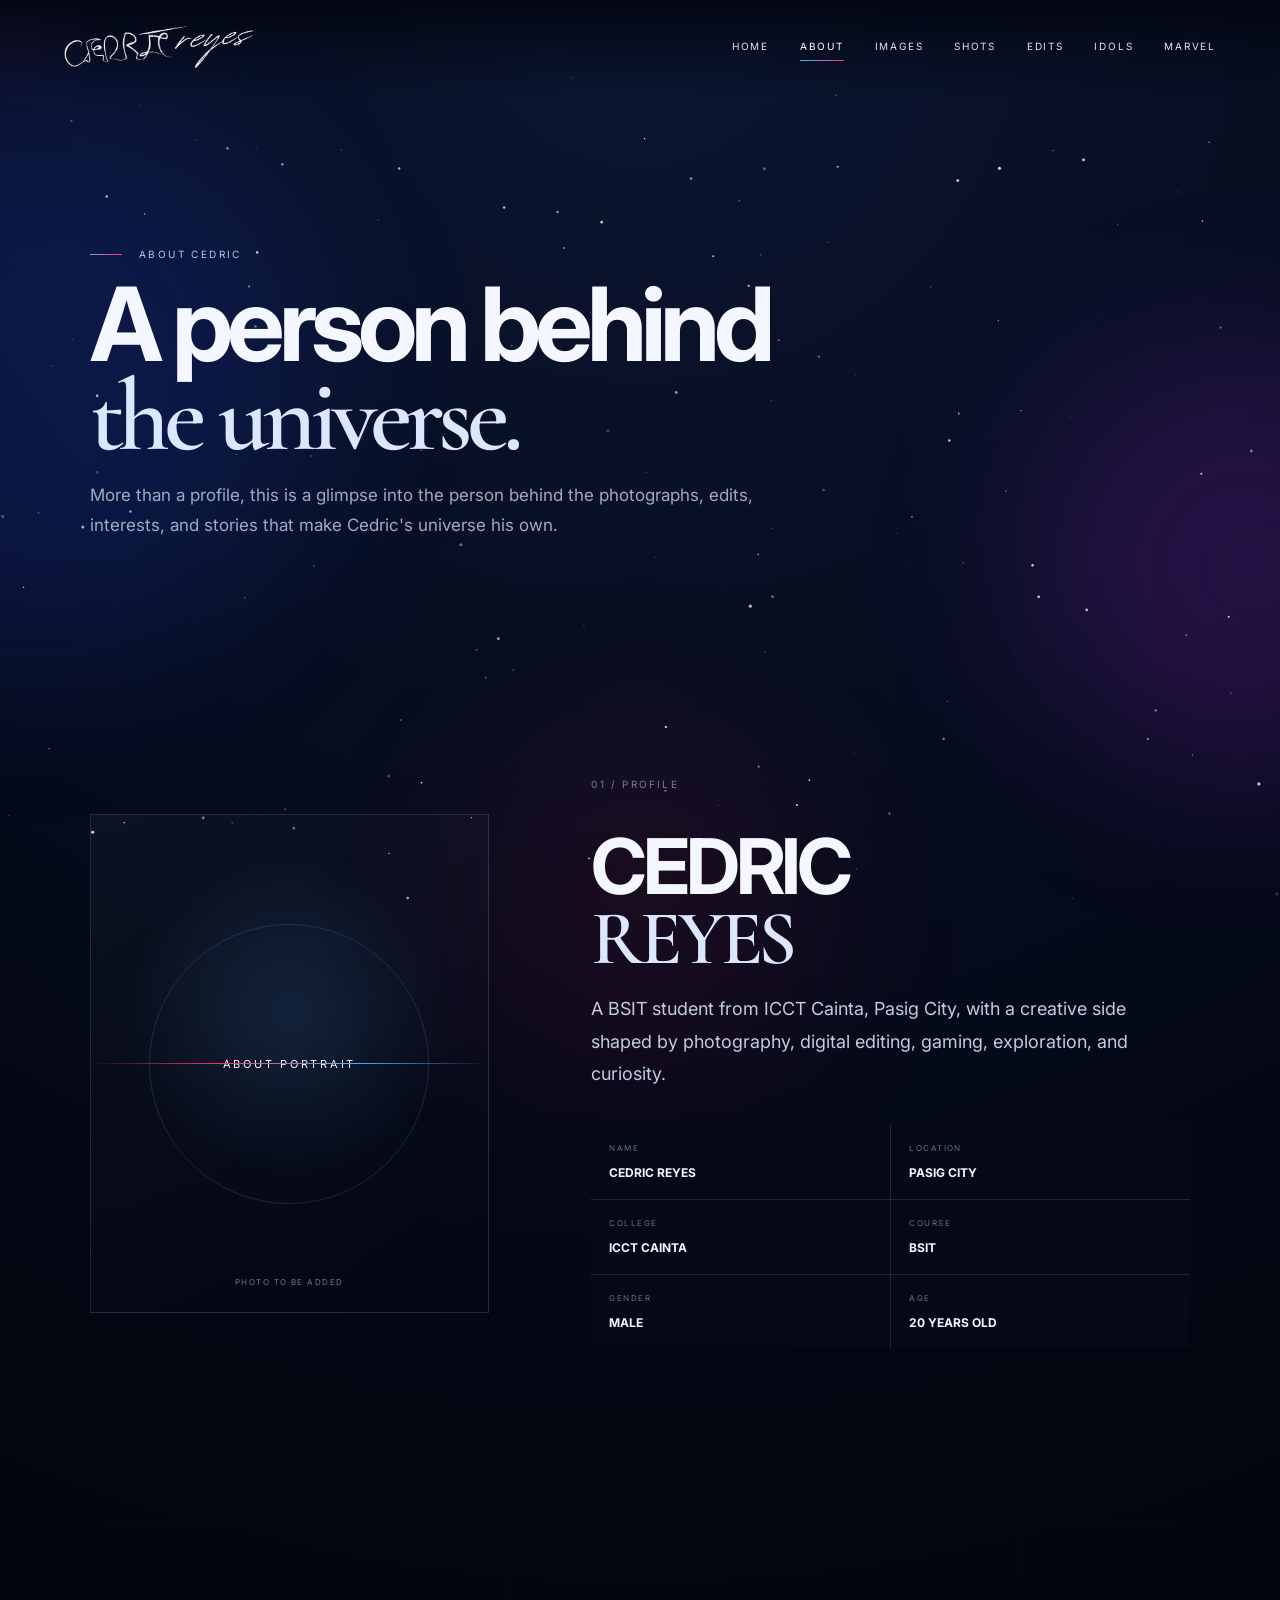
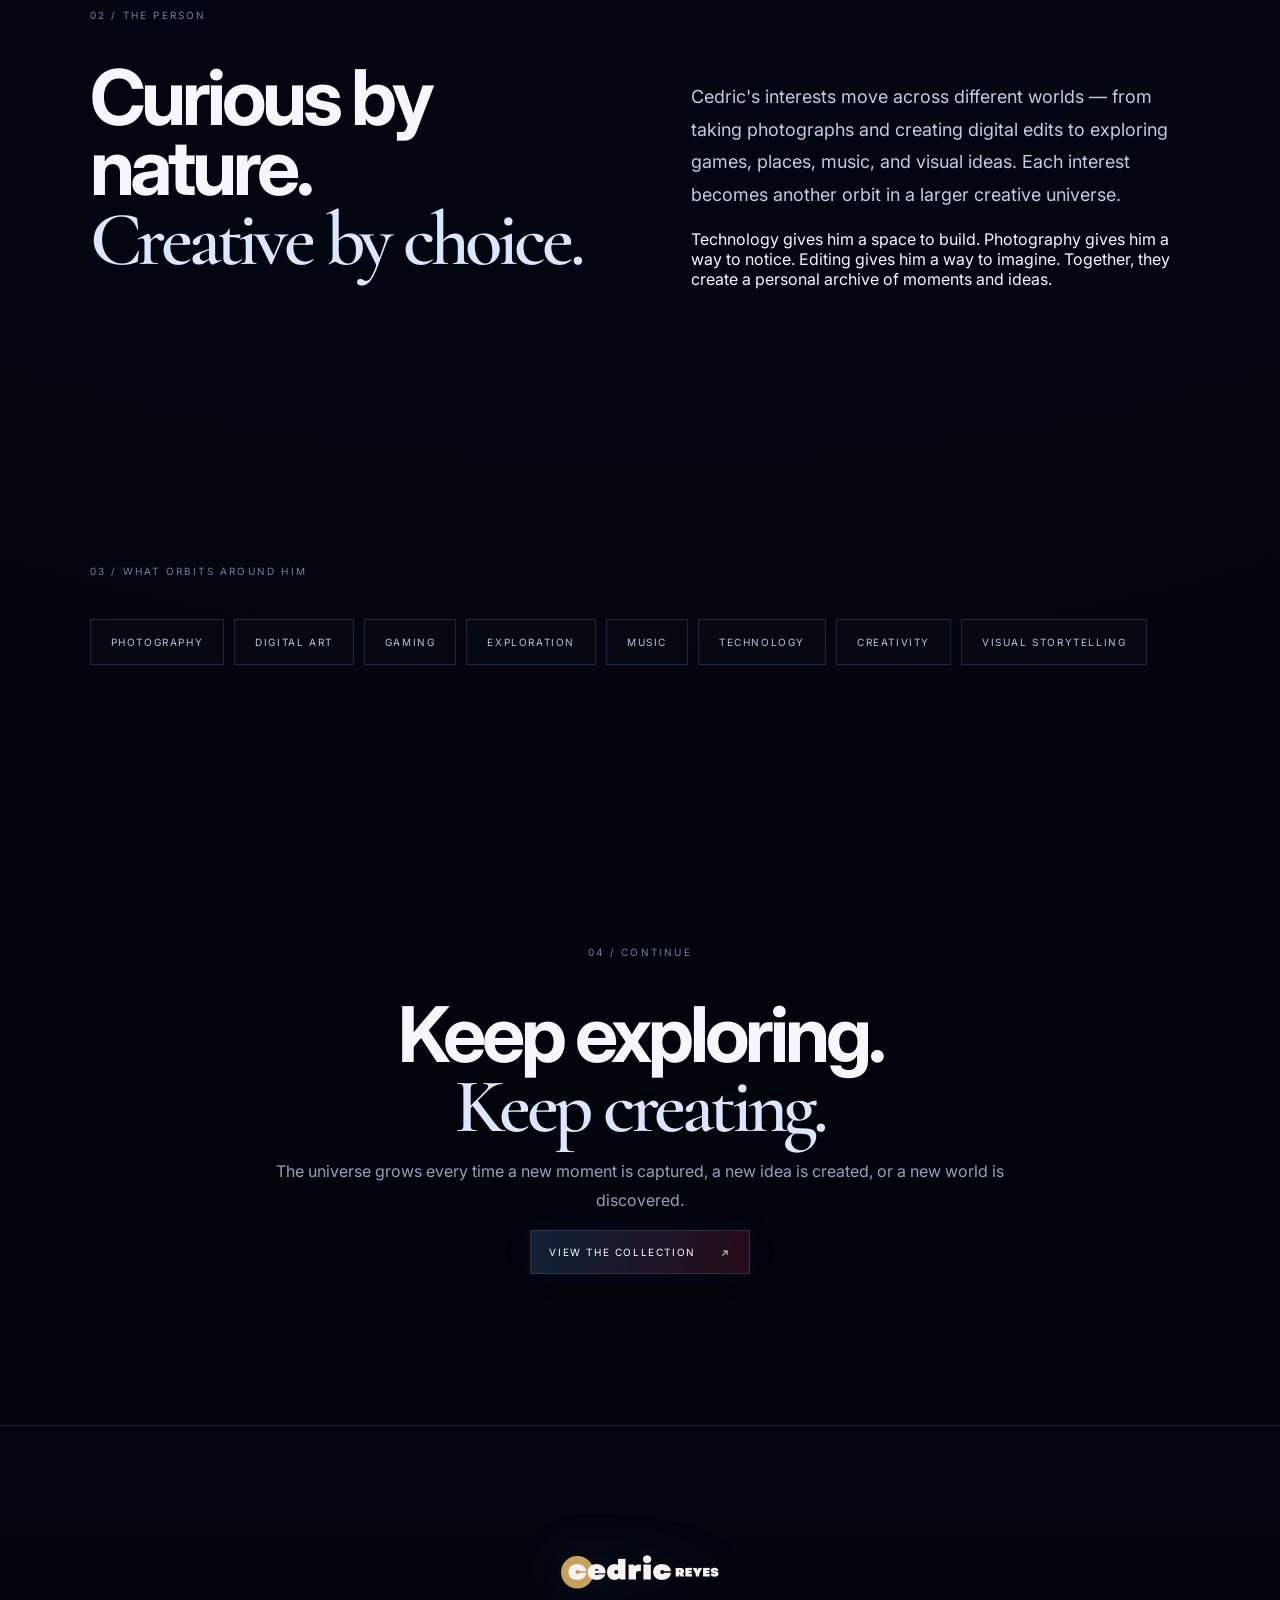
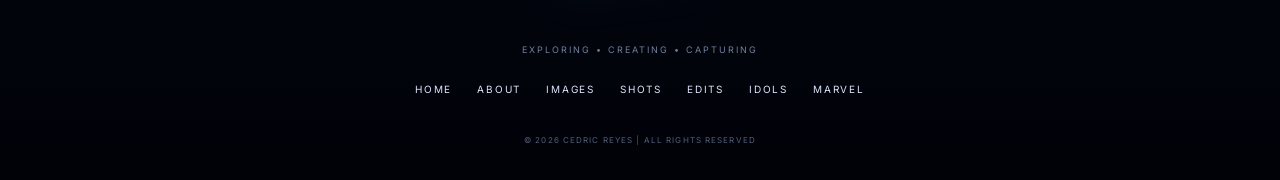
==== commit 3a87cf5d: "back to basic" ====
--- a/about.html
+++ b/about.html
@@ -1,444 +1,54 @@
 <!doctype html>
 <html lang="en">
-
 <head>
-  <meta charset="utf-8">
-  <meta name="viewport" content="width=device-width, initial-scale=1">
-
-  <meta name="theme-color" content="#030611">
-
-  <title>About — Cedric Reyes</title>
-
-  <meta
-    name="description"
-    content="Cedric Reyes — a cosmic portfolio of photography, digital edits, gaming, and creative work."
-  >
-
-  <link rel="stylesheet" href="styles.css">
+<meta charset="utf-8"><meta name="viewport" content="width=device-width, initial-scale=1">
+<meta name="theme-color" content="#030611">
+<title>About — Cedric Reyes</title>
+<meta name="description" content="Cedric Reyes — a cosmic portfolio of photography, digital edits, gaming, and creative work.">
+<link rel="stylesheet" href="styles.css">
 </head>
-
 <body>
-
-  <!-- =========================
-       COSMIC BACKGROUND
-  ========================== -->
-
-  <canvas id="stars"></canvas>
-
-  <div class="nebula nebula-a"></div>
-  <div class="nebula nebula-b"></div>
-  <div class="nebula nebula-c"></div>
-
-  <div class="cursor-glow"></div>
-
-
-  <!-- =========================
-       HEADER
-  ========================== -->
-
-  <header class="site-header">
-
-    <a class="brand" href="index.html">
-      <img
-        src="assets/HEADER-LOGO.png"
-        alt="Cedric Reyes"
-      >
-    </a>
-
-    <button
-      class="menu-toggle"
-      aria-label="Open menu"
-      aria-expanded="false"
-    >
-      <span></span>
-      <span></span>
-      <span></span>
-    </button>
-
-    <nav class="nav">
-
-      <a href="index.html">
-        HOME
-      </a>
-
-      <a class="active" href="about.html">
-        ABOUT
-      </a>
-
-      <a href="images.html">
-        IMAGES
-      </a>
-
-      <a href="shots.html">
-        SHOTS
-      </a>
-
-      <a href="edits.html">
-        EDITS
-      </a>
-
-      <a href="idols.html">
-        IDOLS
-      </a>
-
-      <a href="marvel.html">
-        MARVEL
-      </a>
-
-    </nav>
-
-  </header>
-
-
-  <!-- =========================
-       MAIN CONTENT
-  ========================== -->
-
-  <main class="inner-page">
-
-
-    <!-- =========================
-         PAGE HERO
-    ========================== -->
-
-    <section class="page-hero">
-
-      <div class="page-hero-copy reveal">
-
-        <div class="eyebrow">
-          <span></span>
-          ABOUT CEDRIC
-        </div>
-
-        <h1>
-          A person behind<br>
-          <span>the universe.</span>
-        </h1>
-
-        <p>
-          More than a profile, this is a glimpse into the person behind
-          the photographs, edits, interests, and stories that make
-          Cedric's universe his own.
-        </p>
-
-      </div>
-
-    </section>
-
-
-    <!-- =========================
-         PROFILE
-    ========================== -->
-
-    <section class="section about-profile">
-
-
-      <!-- ABOUT PHOTO -->
-
-      <div class="about-photo reveal">
-
-        <div class="about-photo-frame">
-
-          <div class="about-photo-glow"></div>
-
-          <div class="about-photo-orbit about-orbit-blue"></div>
-
-          <div class="about-photo-orbit about-orbit-red"></div>
-
-          <img
-            src="assets/CEDRIC_MAIN.png"
-            alt="Cedric Reyes"
-          >
-
-          <div class="about-photo-scan"></div>
-
-        </div>
-
-      </div>
-
-
-      <!-- PROFILE INFORMATION -->
-
-      <div class="about-info reveal">
-
-        <div class="section-kicker">
-          01 / PROFILE
-        </div>
-
-        <h2>
-          CEDRIC<br>
-          <span>REYES</span>
-        </h2>
-
-        <p class="lead">
-          A BSIT student from ICCT Cainta, Pasig City, with a creative
-          side shaped by photography, digital editing, gaming,
-          exploration, and curiosity.
-        </p>
-
-
-        <!-- FACTS -->
-
-        <div class="fact-grid">
-
-          <div>
-            <small>NAME</small>
-            <b>CEDRIC REYES</b>
-          </div>
-
-          <div>
-            <small>LOCATION</small>
-            <b>PASIG CITY</b>
-          </div>
-
-          <div>
-            <small>COLLEGE</small>
-            <b>ICCT CAINTA</b>
-          </div>
-
-          <div>
-            <small>COURSE</small>
-            <b>BSIT</b>
-          </div>
-
-          <div>
-            <small>GENDER</small>
-            <b>MALE</b>
-          </div>
-
-          <div>
-            <small>AGE</small>
-            <b>20 YEARS OLD</b>
-          </div>
-
-        </div>
-
-      </div>
-
-    </section>
-
-
-    <!-- =========================
-         THE PERSON
-    ========================== -->
-
-    <section class="section about-story">
-
-      <div class="section-kicker">
-        02 / THE PERSON
-      </div>
-
-      <div class="split">
-
-        <h2 class="reveal">
-          Curious by nature.<br>
-          <span>Creative by choice.</span>
-        </h2>
-
-        <div class="reveal">
-
-          <p class="lead">
-            Cedric's interests move across different worlds — from
-            taking photographs and creating digital edits to exploring
-            games, places, music, and visual ideas. Each interest
-            becomes another orbit in a larger creative universe.
-          </p>
-
-          <p>
-            Technology gives him a space to build. Photography gives
-            him a way to notice. Editing gives him a way to imagine.
-            Together, they create a personal archive of moments and
-            ideas.
-          </p>
-
-        </div>
-
-      </div>
-
-    </section>
-
-
-    <!-- =========================
-         INTERESTS
-    ========================== -->
-
-    <section class="section about-interests">
-
-      <div class="section-kicker">
-        03 / WHAT ORBITS AROUND HIM
-      </div>
-
-      <div class="tag-cloud reveal">
-
-        <span>PHOTOGRAPHY</span>
-
-        <span>DIGITAL ART</span>
-
-        <span>GAMING</span>
-
-        <span>EXPLORATION</span>
-
-        <span>MUSIC</span>
-
-        <span>TECHNOLOGY</span>
-
-        <span>CREATIVITY</span>
-
-        <span>VISUAL STORYTELLING</span>
-
-      </div>
-
-    </section>
-
-
-    <!-- =========================
-         CLOSING
-    ========================== -->
-
-    <section class="section closing">
-
-      <div class="closing-inner reveal">
-
-        <div class="section-kicker">
-          04 / CONTINUE
-        </div>
-
-        <h2>
-          Keep exploring.<br>
-          <span>Keep creating.</span>
-        </h2>
-
-        <p>
-          The universe grows every time a new moment is captured,
-          a new idea is created, or a new world is discovered.
-        </p>
-
-        <a
-          class="btn btn-primary"
-          href="shots.html"
-        >
-          VIEW THE COLLECTION
-          <span>↗</span>
-        </a>
-
-      </div>
-
-    </section>
-
-  </main>
-
-
-  <!-- =========================
-       FOOTER
-  ========================== -->
-
-  <footer class="site-footer">
-
-    <div class="footer-orbit"></div>
-
-    <img
-      class="footer-logo"
-      src="assets/FOOTER LOGO TRANSPARENT.png"
-      alt="Cedric Reyes"
-    >
-
-    <p>
-      EXPLORING • CREATING • CAPTURING
-    </p>
-
-
-    <!-- FOOTER NAV -->
-
-    <div class="footer-nav">
-
-      <a href="index.html">
-        HOME
-      </a>
-
-      <a href="about.html">
-        ABOUT
-      </a>
-
-      <a href="images.html">
-        IMAGES
-      </a>
-
-      <a href="shots.html">
-        SHOTS
-      </a>
-
-      <a href="edits.html">
-        EDITS
-      </a>
-
-      <a href="idols.html">
-        IDOLS
-      </a>
-
-      <a href="marvel.html">
-        MARVEL
-      </a>
-
-    </div>
-
-    <small>
-      © 2026 CEDRIC REYES | ALL RIGHTS RESERVED
-    </small>
-
-  </footer>
-
-
-  <!-- =========================
-       LIGHTBOX
-  ========================== -->
-
-  <div
-    class="lightbox"
-    id="lightbox"
-    aria-hidden="true"
-  >
-
-    <button
-      class="lightbox-close"
-      aria-label="Close"
-    >
-      ×
-    </button>
-
-    <button
-      class="lightbox-prev"
-      aria-label="Previous"
-    >
-      ←
-    </button>
-
-    <figure>
-
-      <img
-        src=""
-        alt=""
-      >
-
-      <figcaption></figcaption>
-
-    </figure>
-
-    <button
-      class="lightbox-next"
-      aria-label="Next"
-    >
-      →
-    </button>
-
-  </div>
-
-
-  <!-- =========================
-       SCRIPT
-  ========================== -->
-
-  <script src="script.js"></script>
-
-</body>
-
-</html>+<canvas id="stars"></canvas>
+<div class="nebula nebula-a"></div><div class="nebula nebula-b"></div><div class="nebula nebula-c"></div>
+<div class="cursor-glow"></div>
+<header class="site-header">
+<a class="brand" href="index.html"><img src="assets/HEADER-LOGO.png" alt="Cedric Reyes"></a>
+<button class="menu-toggle" aria-label="Open menu" aria-expanded="false"><span></span><span></span><span></span></button>
+<nav class="nav"><a class="" href="index.html">HOME</a>
+<a class="active" href="about.html">ABOUT</a>
+<a class="" href="images.html">IMAGES</a>
+<a class="" href="shots.html">SHOTS</a>
+<a class="" href="edits.html">EDITS</a>
+<a class="" href="idols.html">IDOLS</a>
+<a class="" href="marvel.html">MARVEL</a></nav>
+</header>
+<main class="inner-page">
+<section class="page-hero"><div class="page-hero-copy reveal"><div class="eyebrow"><span></span> ABOUT CEDRIC</div><h1>A person behind<br><span>the universe.</span></h1><p>More than a profile, this is a glimpse into the person behind the photographs, edits, interests, and stories that make Cedric's universe his own.</p></div></section>
+<section class="section about-profile"><div class="about-photo reveal"><div class="about-photo-placeholder"><div class="scan"></div><span>ABOUT PORTRAIT</span><small>PHOTO TO BE ADDED</small></div></div>
+<div class="about-info reveal"><div class="section-kicker">01 / PROFILE</div><h2>CEDRIC<br><span>REYES</span></h2><p class="lead">A BSIT student from ICCT Cainta, Pasig City, with a creative side shaped by photography, digital editing, gaming, exploration, and curiosity.</p>
+<div class="fact-grid"><div><small>NAME</small><b>CEDRIC REYES</b></div><div><small>LOCATION</small><b>PASIG CITY</b></div><div><small>COLLEGE</small><b>ICCT CAINTA</b></div><div><small>COURSE</small><b>BSIT</b></div><div><small>GENDER</small><b>MALE</b></div><div><small>AGE</small><b>20 YEARS OLD</b></div></div></div></section>
+<section class="section about-story"><div class="section-kicker">02 / THE PERSON</div><div class="split"><h2 class="reveal">Curious by nature.<br><span>Creative by choice.</span></h2><div class="reveal"><p class="lead">Cedric's interests move across different worlds — from taking photographs and creating digital edits to exploring games, places, music, and visual ideas. Each interest becomes another orbit in a larger creative universe.</p><p>Technology gives him a space to build. Photography gives him a way to notice. Editing gives him a way to imagine. Together, they create a personal archive of moments and ideas.</p></div></div></section>
+<section class="section about-interests"><div class="section-kicker">03 / WHAT ORBITS AROUND HIM</div><div class="tag-cloud reveal"><span>PHOTOGRAPHY</span><span>DIGITAL ART</span><span>GAMING</span><span>EXPLORATION</span><span>MUSIC</span><span>TECHNOLOGY</span><span>CREATIVITY</span><span>VISUAL STORYTELLING</span></div></section>
+<section class="section closing"><div class="closing-inner reveal"><div class="section-kicker">04 / CONTINUE</div><h2>Keep exploring.<br><span>Keep creating.</span></h2><p>The universe grows every time a new moment is captured, a new idea is created, or a new world is discovered.</p><a class="btn btn-primary" href="shots.html">VIEW THE COLLECTION <span>↗</span></a></div></section>
+</main>
+<footer class="site-footer">
+<div class="footer-orbit"></div>
+<img class="footer-logo" src="assets/FOOTER LOGO TRANSPARENT.png" alt="Cedric Reyes">
+<p>EXPLORING • CREATING • CAPTURING</p>
+<div class="footer-nav"><a class="" href="index.html">HOME</a>
+<a class="" href="about.html">ABOUT</a>
+<a class="" href="images.html">IMAGES</a>
+<a class="" href="shots.html">SHOTS</a>
+<a class="" href="edits.html">EDITS</a>
+<a class="" href="idols.html">IDOLS</a>
+<a class="" href="marvel.html">MARVEL</a></div>
+<small>© 2026 CEDRIC REYES | ALL RIGHTS RESERVED</small>
+</footer>
+<div class="lightbox" id="lightbox" aria-hidden="true">
+<button class="lightbox-close" aria-label="Close">×</button>
+<button class="lightbox-prev" aria-label="Previous">←</button>
+<figure><img src="" alt=""><figcaption></figcaption></figure>
+<button class="lightbox-next" aria-label="Next">→</button>
+</div>
+<script src="script.js"></script>
+</body></html>
--- a/styles.css
+++ b/styles.css
@@ -16,285 +16,3 @@
 @media(max-width:1000px){.nav{gap:16px}.brand{width:155px}.interest-grid,.social-grid{grid-template-columns:1fr 1fr}.gallery-grid{grid-template-columns:1fr 1fr}.about-profile{grid-template-columns:1fr}.feature-wrap{grid-template-columns:1fr}.socials-heading{display:block}.socials-lead{margin-top:25px}}
 @media(max-width:680px){.site-header{height:100px;padding:0 20px}.brand{width:205px;max-width:72vw}.menu-toggle{display:block;z-index:3}.nav{position:fixed;inset:0;background:rgba(2,4,12,.97);display:flex;flex-direction:column;justify-content:center;align-items:center;gap:25px;transform:translateY(-100%);transition:.5s var(--ease)}.nav.open{transform:none}.nav a{font-size:14px}.hero{padding:155px 24px 80px}.hero-logo-wrap{width:90vw}.hero h1{font-size:56px}.hero p{font-size:14px}.section{padding:90px 22px}.split,.interest-grid,.social-grid,.gallery-grid,.idols-duo{grid-template-columns:1fr}.interest-card{min-height:280px}.feature-wrap{gap:40px}.page-hero{min-height:62vh;padding:150px 22px 70px}.page-hero h1{font-size:56px}.about-photo{order:2}.fact-grid{grid-template-columns:1fr}.gallery-card,.gallery-card img{min-height:380px}.marvel-grid .gallery-card:first-child{grid-column:auto;grid-row:auto}.marvel-grid .gallery-card:first-child img{min-height:380px}.idol-card{min-height:560px}.lightbox{padding:20px}.lightbox-prev{left:10px}.lightbox-next{right:10px}.lightbox-close{right:10px;top:10px}}
 @media(prefers-reduced-motion:reduce){*,*:before,*:after{animation-duration:.01ms!important;transition-duration:.01ms!important;scroll-behavior:auto!important}}
-
-
-/* =========================================================
-   ABOUT PORTRAIT — SCOPED COSMIC EFFECT
-   This block intentionally uses unique ABOUT classes only.
-   It does not override the site's global orbit/planet rules.
-   ========================================================= */
-
-.about-photo{
-  position:relative;
-  width:100%;
-  min-width:0;
-  display:flex;
-  justify-content:center;
-  align-items:center;
-}
-
-.about-photo-frame{
-  position:relative;
-  width:min(520px,100%);
-  aspect-ratio:1 / 1;
-  display:grid;
-  place-items:center;
-  isolation:isolate;
-  cursor:pointer;
-  transform-style:preserve-3d;
-  margin:0 auto;
-}
-
-.about-photo-glow{
-  position:absolute;
-  width:70%;
-  height:70%;
-  border-radius:50%;
-  background:radial-gradient(circle,
-    rgba(84,169,255,.52) 0%,
-    rgba(116,229,255,.24) 25%,
-    rgba(159,124,255,.22) 43%,
-    rgba(255,54,95,.10) 58%,
-    transparent 76%);
-  filter:blur(28px);
-  z-index:0;
-  pointer-events:none;
-  animation:aboutPortraitGlow 4.5s ease-in-out infinite;
-}
-
-.about-photo-frame::before{
-  content:"";
-  position:absolute;
-  width:66%;
-  height:66%;
-  border-radius:50%;
-  background:radial-gradient(circle at 50% 35%,
-    rgba(25,52,100,.55),
-    rgba(3,6,17,.96) 70%);
-  border:1px solid rgba(84,169,255,.25);
-  box-shadow:
-    0 0 35px rgba(84,169,255,.20),
-    0 0 80px rgba(159,124,255,.14);
-  z-index:1;
-  pointer-events:none;
-}
-
-.about-photo-frame > img{
-  position:relative;
-  z-index:5;
-  width:62%;
-  height:62%;
-  border-radius:50%;
-  object-fit:cover;
-  object-position:center 20%;
-  display:block;
-  border:5px solid #050b18;
-  background:#050b18;
-  box-shadow:
-    0 0 0 5px rgba(84,169,255,.92),
-    0 0 0 9px rgba(159,124,255,.68),
-    0 0 0 13px rgba(255,54,95,.18),
-    0 0 35px rgba(84,169,255,.82),
-    0 0 80px rgba(159,124,255,.42);
-  animation:aboutPortraitFloat 5s ease-in-out infinite;
-  transition:transform .7s var(--ease),
-              box-shadow .7s var(--ease),
-              filter .7s var(--ease);
-}
-
-.about-photo-frame::after{
-  content:"";
-  position:absolute;
-  z-index:6;
-  width:62%;
-  height:62%;
-  border-radius:50%;
-  background:linear-gradient(125deg,
-    rgba(255,255,255,.16),
-    transparent 27%,
-    transparent 68%,
-    rgba(84,169,255,.10));
-  pointer-events:none;
-}
-
-.about-photo-frame .about-photo-orbit{
-  position:absolute;
-  z-index:2;
-  border-radius:50%;
-  pointer-events:none;
-  transform-origin:center;
-}
-
-.about-photo-frame .about-orbit-blue{
-  width:108%;
-  height:34%;
-  left:-4%;
-  top:33%;
-  border:1px solid rgba(84,169,255,.78);
-  transform:rotate(-18deg);
-  box-shadow:0 0 10px rgba(84,169,255,.22);
-  animation:aboutOrbitBlue 11s linear infinite;
-}
-
-.about-photo-frame .about-orbit-red{
-  width:118%;
-  height:48%;
-  left:-9%;
-  top:26%;
-  border:1px solid rgba(255,54,95,.48);
-  transform:rotate(32deg);
-  box-shadow:0 0 12px rgba(255,54,95,.16);
-  animation:aboutOrbitRed 15s linear infinite reverse;
-}
-
-.about-photo-frame .about-orbit-blue::before,
-.about-photo-frame .about-orbit-red::after{
-  content:"";
-  position:absolute;
-  width:8px;
-  height:8px;
-  border-radius:50%;
-}
-
-.about-photo-frame .about-orbit-blue::before{
-  top:-4px;
-  left:50%;
-  background:#74e5ff;
-  box-shadow:0 0 8px #74e5ff,0 0 20px #54a9ff;
-}
-
-.about-photo-frame .about-orbit-red::after{
-  right:18%;
-  bottom:-4px;
-  background:#ff365f;
-  box-shadow:0 0 8px #ff365f,0 0 20px rgba(255,54,95,.75);
-}
-
-.about-photo-scan{
-  position:absolute;
-  z-index:7;
-  width:62%;
-  height:2px;
-  border-radius:50%;
-  background:linear-gradient(90deg,
-    transparent,
-    rgba(84,169,255,0),
-    rgba(84,169,255,.95),
-    rgba(255,54,95,.95),
-    rgba(255,54,95,0),
-    transparent);
-  box-shadow:0 0 10px rgba(84,169,255,.75),
-             0 0 24px rgba(255,54,95,.35);
-  opacity:0;
-  pointer-events:none;
-  animation:aboutPortraitScan 5s ease-in-out infinite;
-}
-
-.about-photo-frame:hover > img{
-  transform:scale(1.055);
-  filter:brightness(1.05) saturate(1.06);
-  box-shadow:
-    0 0 0 5px rgba(84,169,255,1),
-    0 0 0 9px rgba(159,124,255,.80),
-    0 0 0 14px rgba(255,54,95,.24),
-    0 0 48px rgba(84,169,255,.95),
-    0 0 95px rgba(159,124,255,.52);
-}
-
-.about-photo-frame:hover .about-orbit-blue{
-  animation-duration:7s;
-}
-
-.about-photo-frame:hover .about-orbit-red{
-  animation-duration:9s;
-}
-
-.about-photo-frame.energy-burst::before{
-  animation:aboutEnergyBurst .8s ease-out;
-}
-
-.about-photo-frame.energy-burst::after{
-  animation:aboutEnergyRing .8s ease-out;
-}
-
-@keyframes aboutPortraitGlow{
-  0%,100%{transform:scale(.94);opacity:.60}
-  50%{transform:scale(1.08);opacity:.92}
-}
-
-@keyframes aboutPortraitFloat{
-  0%,100%{transform:translateY(0) scale(1)}
-  50%{transform:translateY(-4px) scale(1.012)}
-}
-
-@keyframes aboutOrbitBlue{
-  from{transform:rotate(-18deg)}
-  to{transform:rotate(342deg)}
-}
-
-@keyframes aboutOrbitRed{
-  from{transform:rotate(32deg)}
-  to{transform:rotate(-328deg)}
-}
-
-@keyframes aboutPortraitScan{
-  0%,15%,100%{top:18%;opacity:0}
-  25%{opacity:.9}
-  55%{top:82%;opacity:.9}
-  70%{opacity:0}
-}
-
-@keyframes aboutEnergyBurst{
-  0%{box-shadow:0 0 0 0 rgba(84,169,255,.75),0 0 0 0 rgba(255,54,95,.5)}
-  45%{box-shadow:0 0 0 25px rgba(84,169,255,.12),0 0 0 50px rgba(255,54,95,.08)}
-  100%{box-shadow:0 0 0 75px rgba(84,169,255,0),0 0 0 110px rgba(255,54,95,0)}
-}
-
-@keyframes aboutEnergyRing{
-  0%{transform:scale(.86);opacity:1}
-  100%{transform:scale(1.34);opacity:0}
-}
-
-@media(max-width:1000px){
-  .about-photo-frame{width:min(520px,82vw)}
-}
-
-@media(max-width:680px){
-  .about-photo-frame{
-    width:min(500px,94vw);
-    margin:10px auto 25px;
-  }
-
-  .about-photo-frame > img{
-    width:58%;
-    height:58%;
-    border-width:4px;
-  }
-
-  .about-photo-frame::before,
-  .about-photo-frame::after{
-    width:58%;
-    height:58%;
-  }
-
-  .about-photo-frame .about-orbit-blue{
-    width:112%;
-    left:-6%;
-  }
-
-  .about-photo-frame .about-orbit-red{
-    width:122%;
-    left:-11%;
-  }
-
-  .about-photo-scan{width:58%}
-}
-
-@media(prefers-reduced-motion:reduce){
-  .about-photo-frame > img,
-  .about-photo-glow,
-  .about-photo-orbit,
-  .about-photo-scan{
-    animation:none!important;
-  }
-}
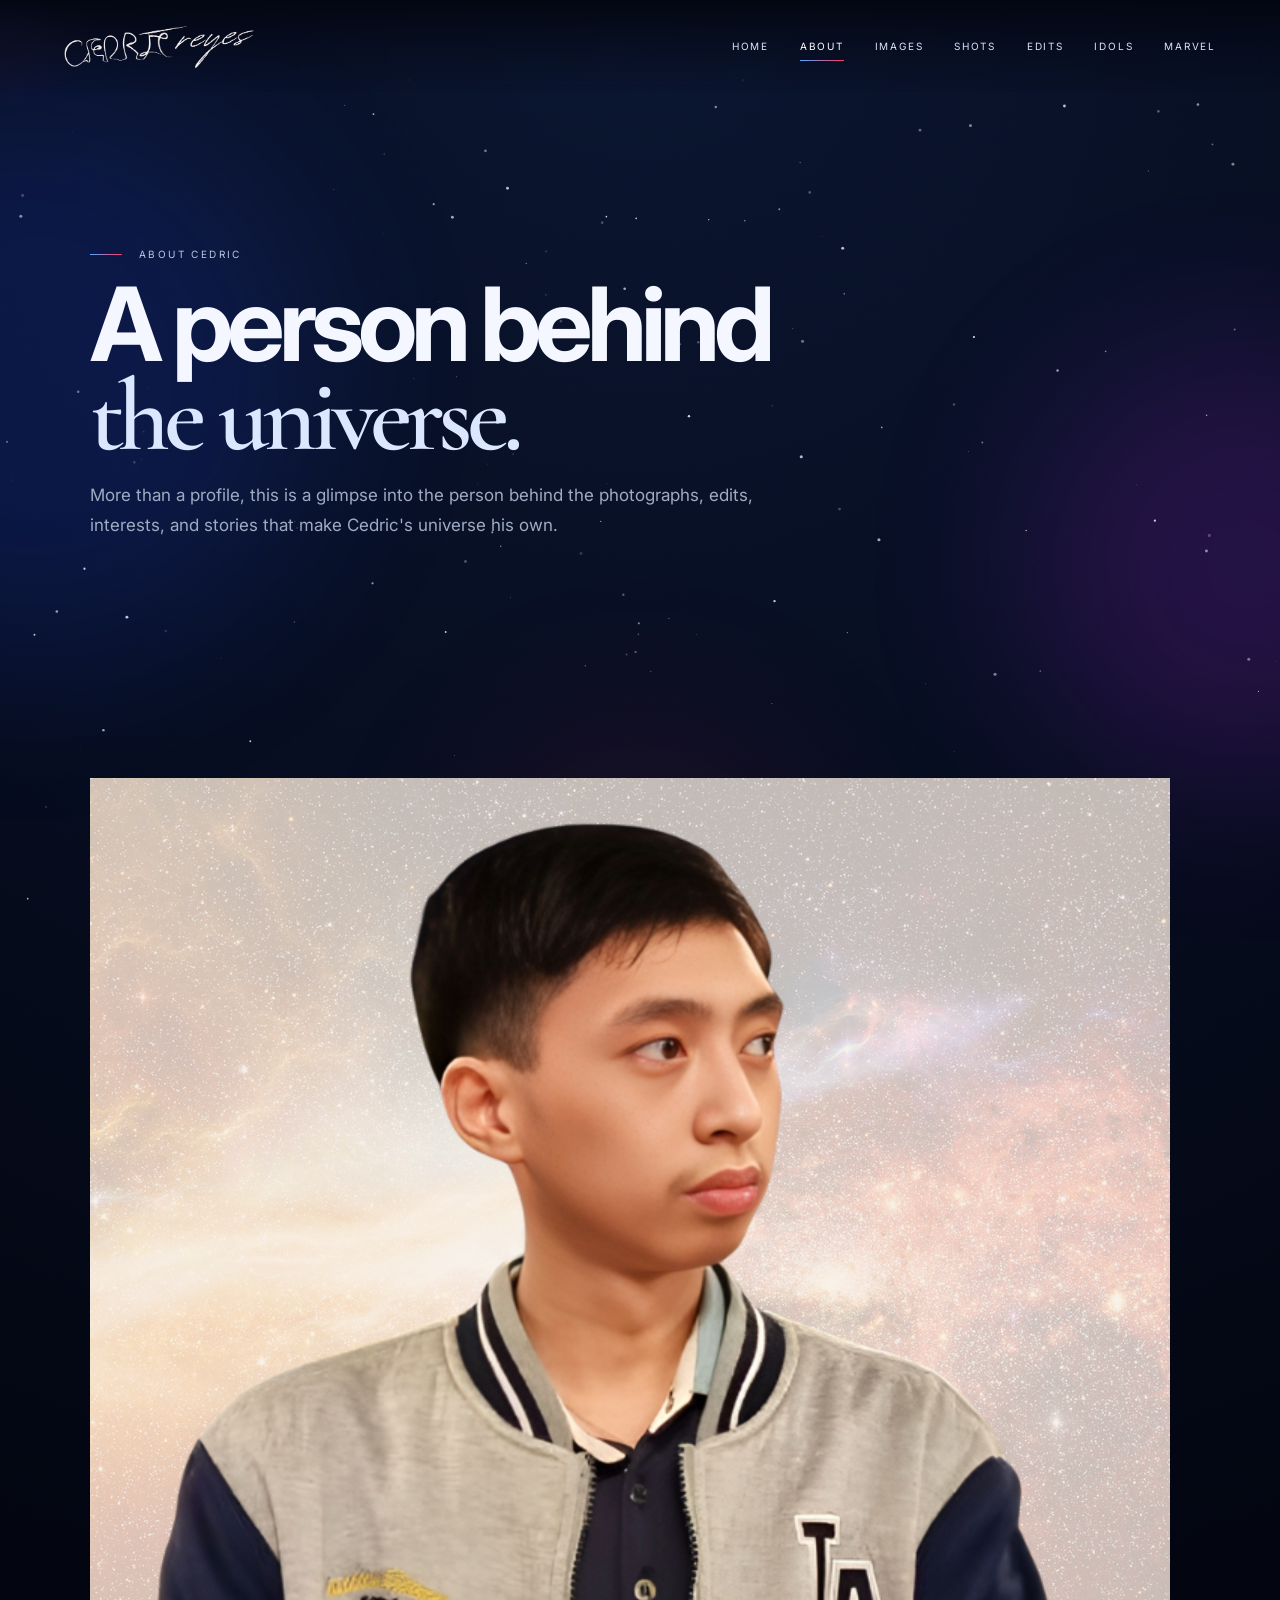
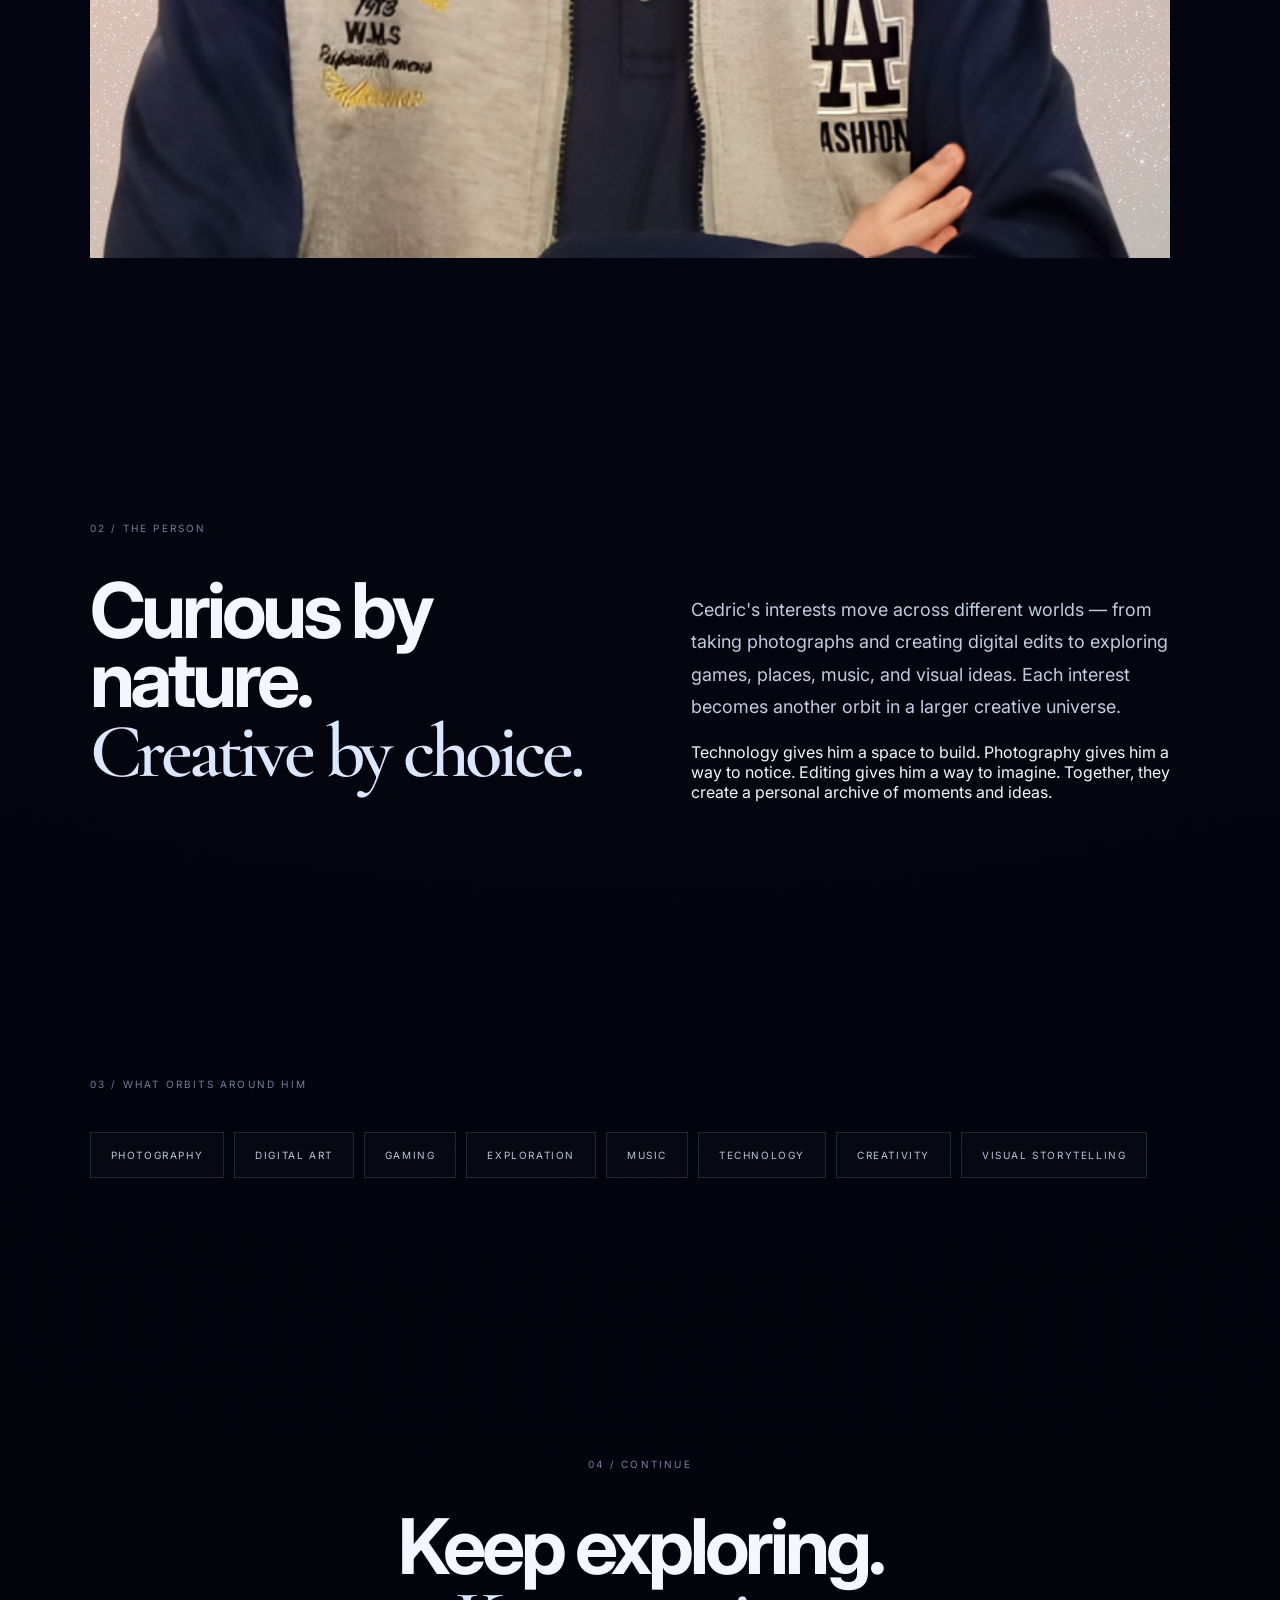
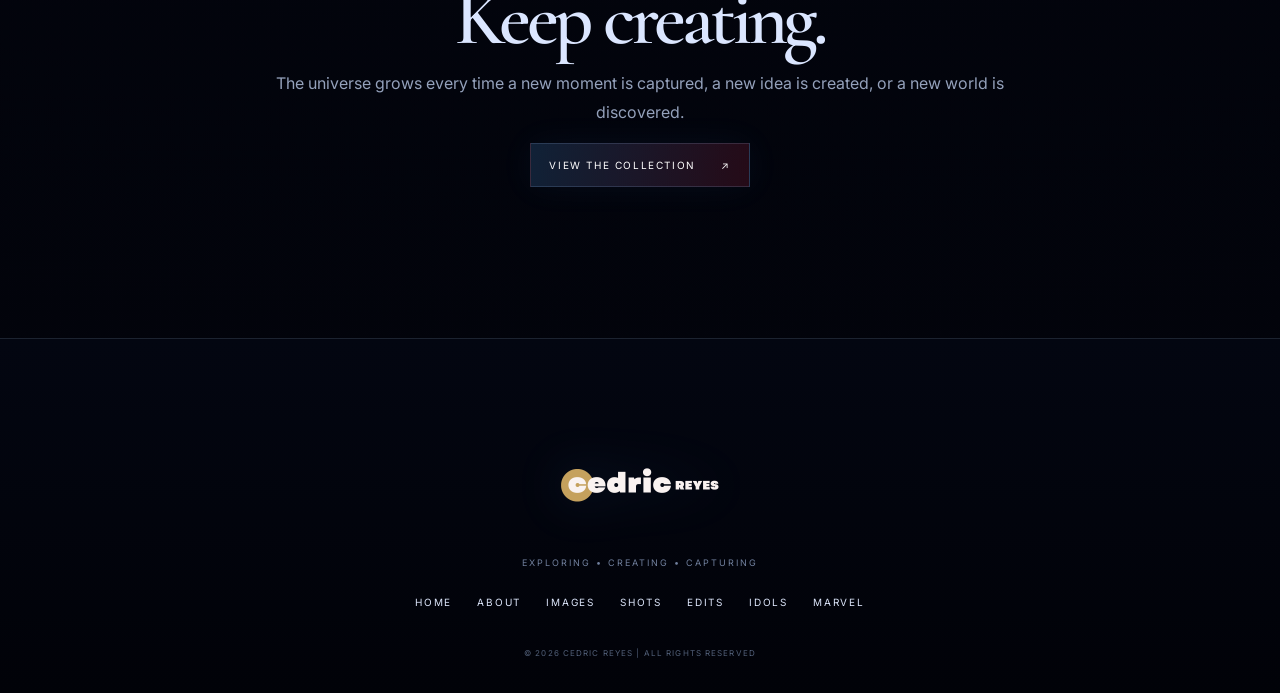
==== commit eec33f20: "main pic fix" ====
--- a/about.html
+++ b/about.html
@@ -1,54 +1,721 @@
 <!doctype html>
 <html lang="en">
+
 <head>
-<meta charset="utf-8"><meta name="viewport" content="width=device-width, initial-scale=1">
-<meta name="theme-color" content="#030611">
+
+<meta charset="utf-8">
+
+<meta
+  name="viewport"
+  content="width=device-width, initial-scale=1"
+>
+
+<meta
+  name="theme-color"
+  content="#030611"
+>
+
 <title>About — Cedric Reyes</title>
-<meta name="description" content="Cedric Reyes — a cosmic portfolio of photography, digital edits, gaming, and creative work.">
-<link rel="stylesheet" href="styles.css">
+
+<meta
+  name="description"
+  content="Cedric Reyes — a cosmic portfolio of photography, digital edits, gaming, and creative work."
+>
+
+<link
+  rel="stylesheet"
+  href="styles.css"
+>
+
 </head>
+
+
 <body>
+
+<!-- =====================================================
+     COSMIC BACKGROUND
+===================================================== -->
+
 <canvas id="stars"></canvas>
-<div class="nebula nebula-a"></div><div class="nebula nebula-b"></div><div class="nebula nebula-c"></div>
+
+<div class="nebula nebula-a"></div>
+
+<div class="nebula nebula-b"></div>
+
+<div class="nebula nebula-c"></div>
+
 <div class="cursor-glow"></div>
+
+
+<!-- =====================================================
+     HEADER
+===================================================== -->
+
 <header class="site-header">
-<a class="brand" href="index.html"><img src="assets/HEADER-LOGO.png" alt="Cedric Reyes"></a>
-<button class="menu-toggle" aria-label="Open menu" aria-expanded="false"><span></span><span></span><span></span></button>
-<nav class="nav"><a class="" href="index.html">HOME</a>
-<a class="active" href="about.html">ABOUT</a>
-<a class="" href="images.html">IMAGES</a>
-<a class="" href="shots.html">SHOTS</a>
-<a class="" href="edits.html">EDITS</a>
-<a class="" href="idols.html">IDOLS</a>
-<a class="" href="marvel.html">MARVEL</a></nav>
+
+  <a
+    class="brand"
+    href="index.html"
+  >
+
+    <img
+      src="assets/HEADER-LOGO.png"
+      alt="Cedric Reyes"
+    >
+
+  </a>
+
+
+  <button
+    class="menu-toggle"
+    aria-label="Open menu"
+    aria-expanded="false"
+  >
+
+    <span></span>
+
+    <span></span>
+
+    <span></span>
+
+  </button>
+
+
+  <nav class="nav">
+
+    <a
+      class=""
+      href="index.html"
+    >
+      HOME
+    </a>
+
+    <a
+      class="active"
+      href="about.html"
+    >
+      ABOUT
+    </a>
+
+    <a
+      class=""
+      href="images.html"
+    >
+      IMAGES
+    </a>
+
+    <a
+      class=""
+      href="shots.html"
+    >
+      SHOTS
+    </a>
+
+    <a
+      class=""
+      href="edits.html"
+    >
+      EDITS
+    </a>
+
+    <a
+      class=""
+      href="idols.html"
+    >
+      IDOLS
+    </a>
+
+    <a
+      class=""
+      href="marvel.html"
+    >
+      MARVEL
+    </a>
+
+  </nav>
+
 </header>
+
+
+<!-- =====================================================
+     MAIN
+===================================================== -->
+
 <main class="inner-page">
-<section class="page-hero"><div class="page-hero-copy reveal"><div class="eyebrow"><span></span> ABOUT CEDRIC</div><h1>A person behind<br><span>the universe.</span></h1><p>More than a profile, this is a glimpse into the person behind the photographs, edits, interests, and stories that make Cedric's universe his own.</p></div></section>
-<section class="section about-profile"><div class="about-photo reveal"><div class="about-photo-placeholder"><div class="scan"></div><span>ABOUT PORTRAIT</span><small>PHOTO TO BE ADDED</small></div></div>
-<div class="about-info reveal"><div class="section-kicker">01 / PROFILE</div><h2>CEDRIC<br><span>REYES</span></h2><p class="lead">A BSIT student from ICCT Cainta, Pasig City, with a creative side shaped by photography, digital editing, gaming, exploration, and curiosity.</p>
-<div class="fact-grid"><div><small>NAME</small><b>CEDRIC REYES</b></div><div><small>LOCATION</small><b>PASIG CITY</b></div><div><small>COLLEGE</small><b>ICCT CAINTA</b></div><div><small>COURSE</small><b>BSIT</b></div><div><small>GENDER</small><b>MALE</b></div><div><small>AGE</small><b>20 YEARS OLD</b></div></div></div></section>
-<section class="section about-story"><div class="section-kicker">02 / THE PERSON</div><div class="split"><h2 class="reveal">Curious by nature.<br><span>Creative by choice.</span></h2><div class="reveal"><p class="lead">Cedric's interests move across different worlds — from taking photographs and creating digital edits to exploring games, places, music, and visual ideas. Each interest becomes another orbit in a larger creative universe.</p><p>Technology gives him a space to build. Photography gives him a way to notice. Editing gives him a way to imagine. Together, they create a personal archive of moments and ideas.</p></div></div></section>
-<section class="section about-interests"><div class="section-kicker">03 / WHAT ORBITS AROUND HIM</div><div class="tag-cloud reveal"><span>PHOTOGRAPHY</span><span>DIGITAL ART</span><span>GAMING</span><span>EXPLORATION</span><span>MUSIC</span><span>TECHNOLOGY</span><span>CREATIVITY</span><span>VISUAL STORYTELLING</span></div></section>
-<section class="section closing"><div class="closing-inner reveal"><div class="section-kicker">04 / CONTINUE</div><h2>Keep exploring.<br><span>Keep creating.</span></h2><p>The universe grows every time a new moment is captured, a new idea is created, or a new world is discovered.</p><a class="btn btn-primary" href="shots.html">VIEW THE COLLECTION <span>↗</span></a></div></section>
+
+
+  <!-- ===================================================
+       PAGE HERO
+  ==================================================== -->
+
+  <section class="page-hero">
+
+    <div class="page-hero-copy reveal">
+
+      <div class="eyebrow">
+
+        <span></span>
+
+        ABOUT CEDRIC
+
+      </div>
+
+
+      <h1>
+
+        A person behind<br>
+
+        <span>
+          the universe.
+        </span>
+
+      </h1>
+
+
+      <p>
+
+        More than a profile, this is a glimpse into the
+        person behind the photographs, edits, interests,
+        and stories that make Cedric's universe his own.
+
+      </p>
+
+    </div>
+
+  </section>
+
+
+
+  <!-- ===================================================
+       PROFILE
+  ==================================================== -->
+
+  <section class="section about-profile">
+
+
+    <!-- =================================================
+         COSMIC PORTRAIT
+    ================================================== -->
+
+    <div class="about-photo reveal">
+
+      <div
+        class="about-photo-frame image-trigger"
+        data-caption="CEDRIC REYES — ABOUT PORTRAIT"
+      >
+
+
+        <!-- MAIN GLOW -->
+
+        <div class="about-photo-glow"></div>
+
+
+        <!-- BLUE ORBIT -->
+
+        <div
+          class="about-photo-orbit about-orbit-blue"
+        ></div>
+
+
+        <!-- RED ORBIT -->
+
+        <div
+          class="about-photo-orbit about-orbit-red"
+        ></div>
+
+
+        <!-- CEDRIC PHOTO -->
+
+        <img
+          src="assets/CEDRIC_MAIN.png"
+          alt="Cedric Reyes"
+        >
+
+
+        <!-- SCANNING LIGHT -->
+
+        <div class="about-photo-scan"></div>
+
+
+      </div>
+
+    </div>
+
+
+
+    <!-- =================================================
+         PROFILE INFORMATION
+    ================================================== -->
+
+    <div class="about-info reveal">
+
+
+      <div class="section-kicker">
+
+        01 / PROFILE
+
+      </div>
+
+
+      <h2>
+
+        CEDRIC<br>
+
+        <span>
+          REYES
+        </span>
+
+      </h2>
+
+
+      <p class="lead">
+
+        A BSIT student from ICCT Cainta, Pasig City,
+        with a creative side shaped by photography,
+        digital editing, gaming, exploration,
+        and curiosity.
+
+      </p>
+
+
+
+      <!-- =================================================
+           FACT GRID
+      ================================================== -->
+
+      <div class="fact-grid">
+
+
+        <div>
+
+          <small>
+            NAME
+          </small>
+
+          <b>
+            CEDRIC REYES
+          </b>
+
+        </div>
+
+
+        <div>
+
+          <small>
+            LOCATION
+          </small>
+
+          <b>
+            PASIG CITY
+          </b>
+
+        </div>
+
+
+        <div>
+
+          <small>
+            COLLEGE
+          </small>
+
+          <b>
+            ICCT CAINTA
+          </b>
+
+        </div>
+
+
+        <div>
+
+          <small>
+            COURSE
+          </small>
+
+          <b>
+            BSIT
+          </b>
+
+        </div>
+
+
+        <div>
+
+          <small>
+            GENDER
+          </small>
+
+          <b>
+            MALE
+          </b>
+
+        </div>
+
+
+        <div>
+
+          <small>
+            AGE
+          </small>
+
+          <b>
+            20 YEARS OLD
+          </b>
+
+        </div>
+
+
+      </div>
+
+    </div>
+
+  </section>
+
+
+
+  <!-- ===================================================
+       THE PERSON
+  ==================================================== -->
+
+  <section class="section about-story">
+
+
+    <div class="section-kicker">
+
+      02 / THE PERSON
+
+    </div>
+
+
+    <div class="split">
+
+
+      <h2 class="reveal">
+
+        Curious by nature.<br>
+
+        <span>
+          Creative by choice.
+        </span>
+
+      </h2>
+
+
+      <div class="reveal">
+
+
+        <p class="lead">
+
+          Cedric's interests move across different worlds
+          — from taking photographs and creating digital
+          edits to exploring games, places, music, and
+          visual ideas. Each interest becomes another
+          orbit in a larger creative universe.
+
+        </p>
+
+
+        <p>
+
+          Technology gives him a space to build.
+          Photography gives him a way to notice.
+          Editing gives him a way to imagine.
+          Together, they create a personal archive
+          of moments and ideas.
+
+        </p>
+
+
+      </div>
+
+    </div>
+
+  </section>
+
+
+
+  <!-- ===================================================
+       INTERESTS
+  ==================================================== -->
+
+  <section class="section about-interests">
+
+
+    <div class="section-kicker">
+
+      03 / WHAT ORBITS AROUND HIM
+
+    </div>
+
+
+    <div class="tag-cloud reveal">
+
+
+      <span>
+        PHOTOGRAPHY
+      </span>
+
+
+      <span>
+        DIGITAL ART
+      </span>
+
+
+      <span>
+        GAMING
+      </span>
+
+
+      <span>
+        EXPLORATION
+      </span>
+
+
+      <span>
+        MUSIC
+      </span>
+
+
+      <span>
+        TECHNOLOGY
+      </span>
+
+
+      <span>
+        CREATIVITY
+      </span>
+
+
+      <span>
+        VISUAL STORYTELLING
+      </span>
+
+
+    </div>
+
+  </section>
+
+
+
+  <!-- ===================================================
+       CLOSING
+  ==================================================== -->
+
+  <section class="section closing">
+
+
+    <div class="closing-inner reveal">
+
+
+      <div class="section-kicker">
+
+        04 / CONTINUE
+
+      </div>
+
+
+      <h2>
+
+        Keep exploring.<br>
+
+        <span>
+          Keep creating.
+        </span>
+
+      </h2>
+
+
+      <p>
+
+        The universe grows every time a new moment is
+        captured, a new idea is created, or a new world
+        is discovered.
+
+      </p>
+
+
+      <a
+        class="btn btn-primary"
+        href="shots.html"
+      >
+
+        VIEW THE COLLECTION
+
+        <span>
+          ↗
+        </span>
+
+      </a>
+
+
+    </div>
+
+  </section>
+
+
 </main>
+
+
+
+<!-- =====================================================
+     FOOTER
+===================================================== -->
+
 <footer class="site-footer">
-<div class="footer-orbit"></div>
-<img class="footer-logo" src="assets/FOOTER LOGO TRANSPARENT.png" alt="Cedric Reyes">
-<p>EXPLORING • CREATING • CAPTURING</p>
-<div class="footer-nav"><a class="" href="index.html">HOME</a>
-<a class="" href="about.html">ABOUT</a>
-<a class="" href="images.html">IMAGES</a>
-<a class="" href="shots.html">SHOTS</a>
-<a class="" href="edits.html">EDITS</a>
-<a class="" href="idols.html">IDOLS</a>
-<a class="" href="marvel.html">MARVEL</a></div>
-<small>© 2026 CEDRIC REYES | ALL RIGHTS RESERVED</small>
+
+
+  <div class="footer-orbit"></div>
+
+
+  <img
+    class="footer-logo"
+    src="assets/FOOTER LOGO TRANSPARENT.png"
+    alt="Cedric Reyes"
+  >
+
+
+  <p>
+
+    EXPLORING • CREATING • CAPTURING
+
+  </p>
+
+
+  <!-- FOOTER NAV -->
+
+  <div class="footer-nav">
+
+
+    <a
+      class=""
+      href="index.html"
+    >
+      HOME
+    </a>
+
+
+    <a
+      class=""
+      href="about.html"
+    >
+      ABOUT
+    </a>
+
+
+    <a
+      class=""
+      href="images.html"
+    >
+      IMAGES
+    </a>
+
+
+    <a
+      class=""
+      href="shots.html"
+    >
+      SHOTS
+    </a>
+
+
+    <a
+      class=""
+      href="edits.html"
+    >
+      EDITS
+    </a>
+
+
+    <a
+      class=""
+      href="idols.html"
+    >
+      IDOLS
+    </a>
+
+
+    <a
+      class=""
+      href="marvel.html"
+    >
+      MARVEL
+    </a>
+
+
+  </div>
+
+
+  <small>
+
+    © 2026 CEDRIC REYES | ALL RIGHTS RESERVED
+
+  </small>
+
+
 </footer>
-<div class="lightbox" id="lightbox" aria-hidden="true">
-<button class="lightbox-close" aria-label="Close">×</button>
-<button class="lightbox-prev" aria-label="Previous">←</button>
-<figure><img src="" alt=""><figcaption></figcaption></figure>
-<button class="lightbox-next" aria-label="Next">→</button>
+
+
+
+<!-- =====================================================
+     LIGHTBOX
+===================================================== -->
+
+<div
+  class="lightbox"
+  id="lightbox"
+  aria-hidden="true"
+>
+
+
+  <button
+    class="lightbox-close"
+    aria-label="Close"
+  >
+    ×
+  </button>
+
+
+  <button
+    class="lightbox-prev"
+    aria-label="Previous"
+  >
+    ←
+  </button>
+
+
+  <figure>
+
+
+    <img
+      src=""
+      alt=""
+    >
+
+
+    <figcaption></figcaption>
+
+
+  </figure>
+
+
+  <button
+    class="lightbox-next"
+    aria-label="Next"
+  >
+    →
+  </button>
+
+
 </div>
+
+
+
+<!-- =====================================================
+     JAVASCRIPT
+===================================================== -->
+
 <script src="script.js"></script>
-</body></html>+
+
+</body>
+
+</html>
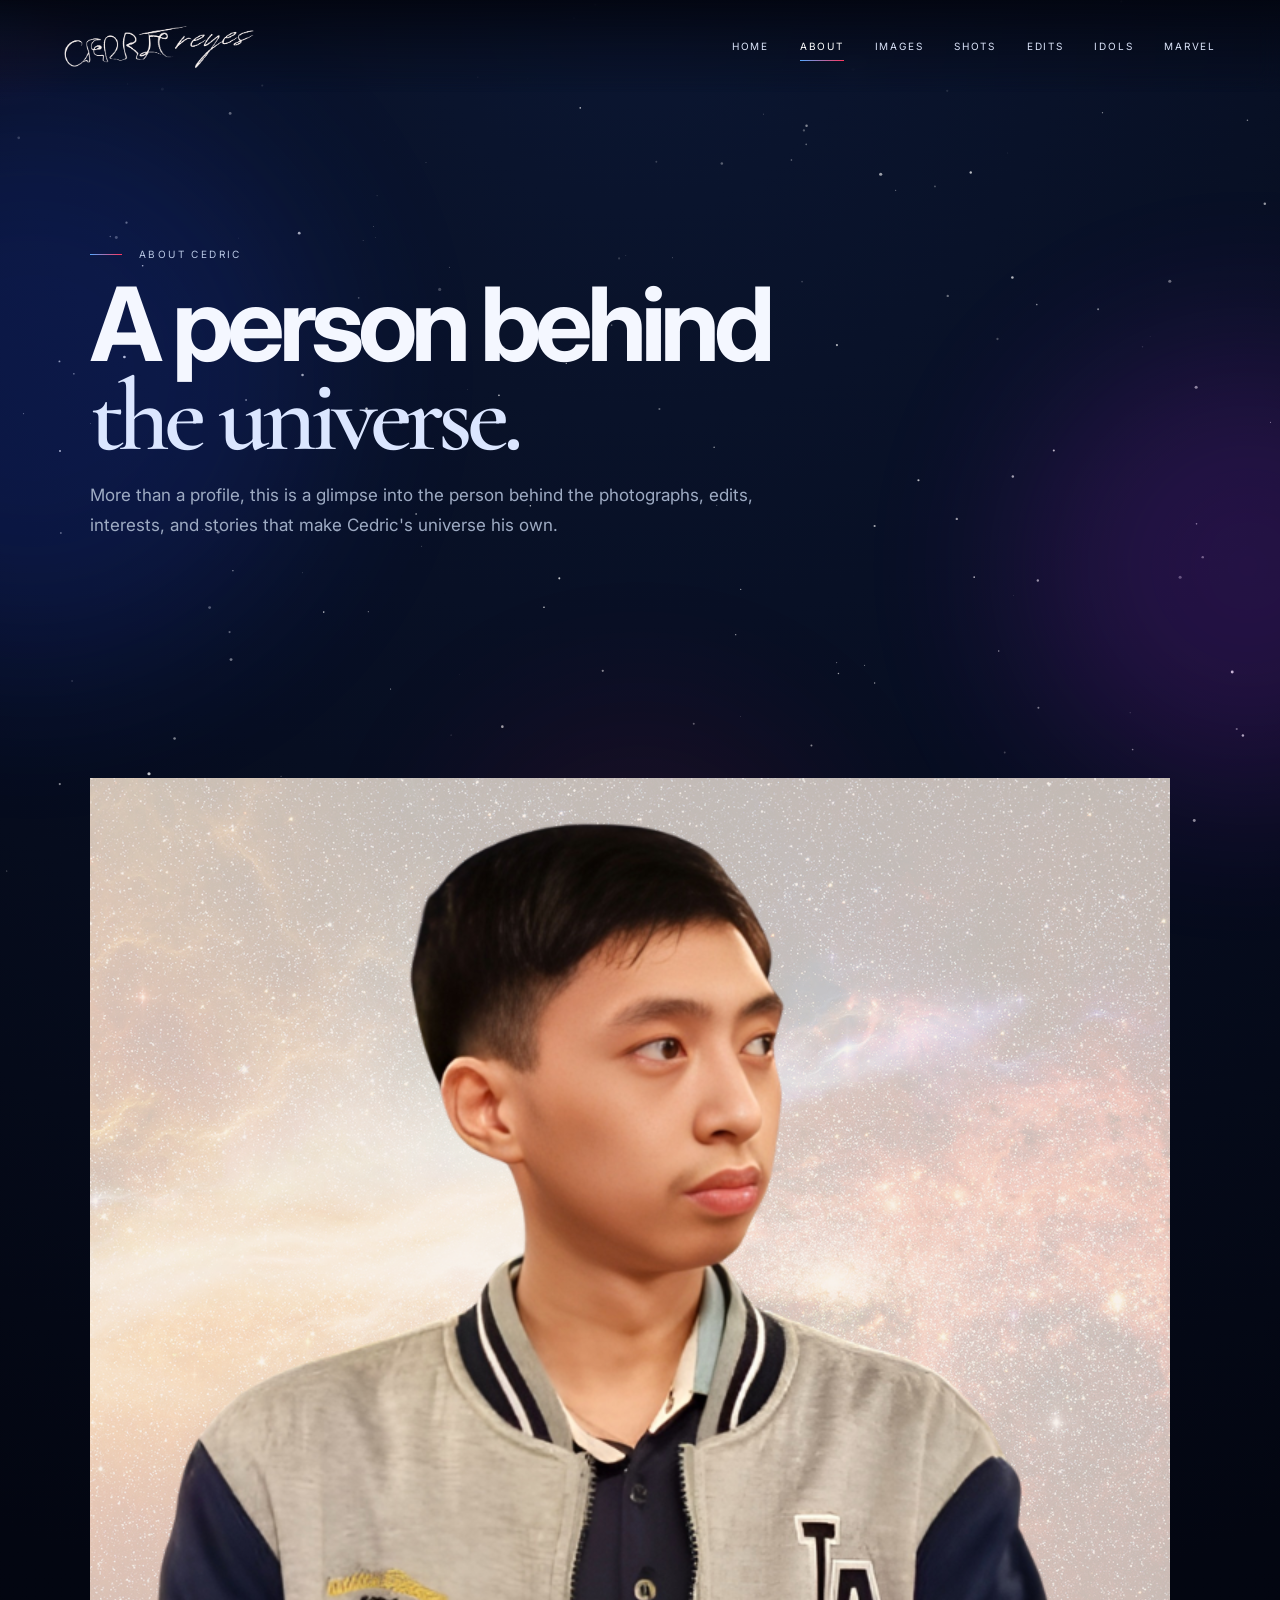
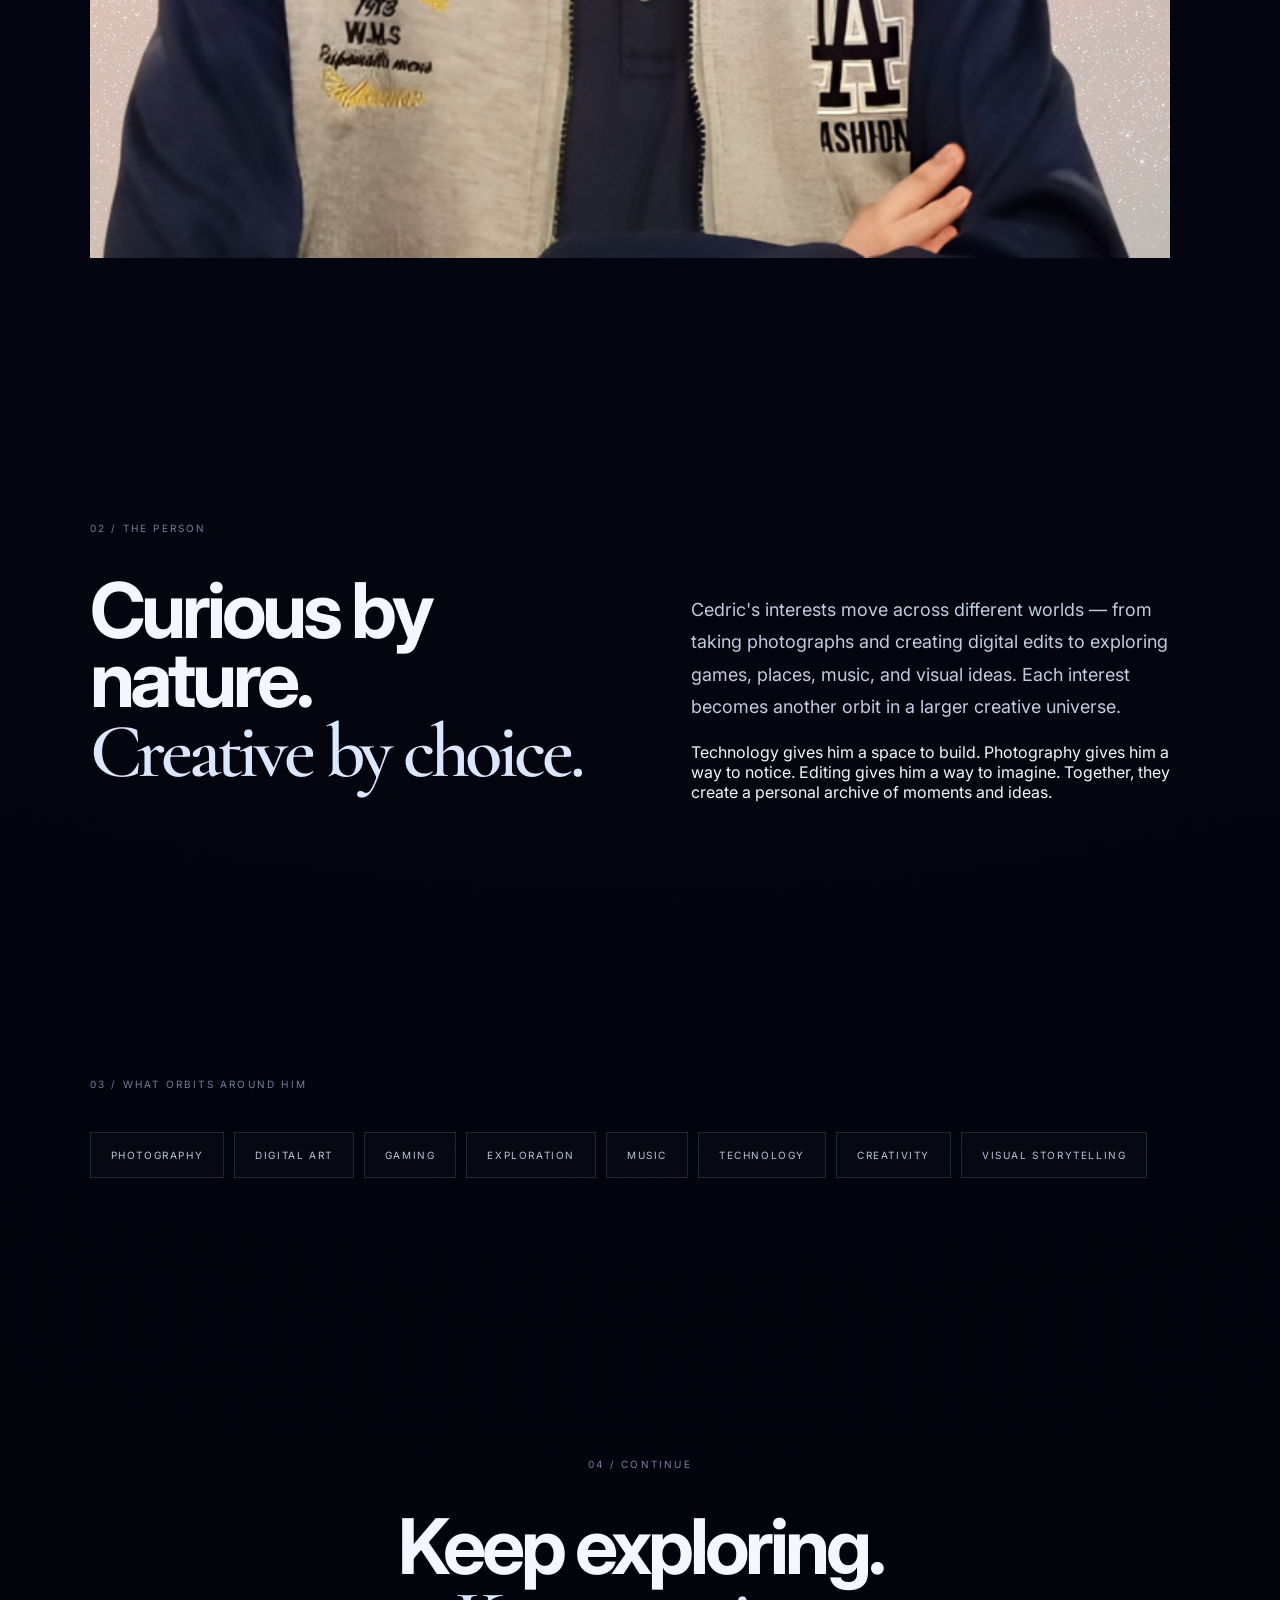
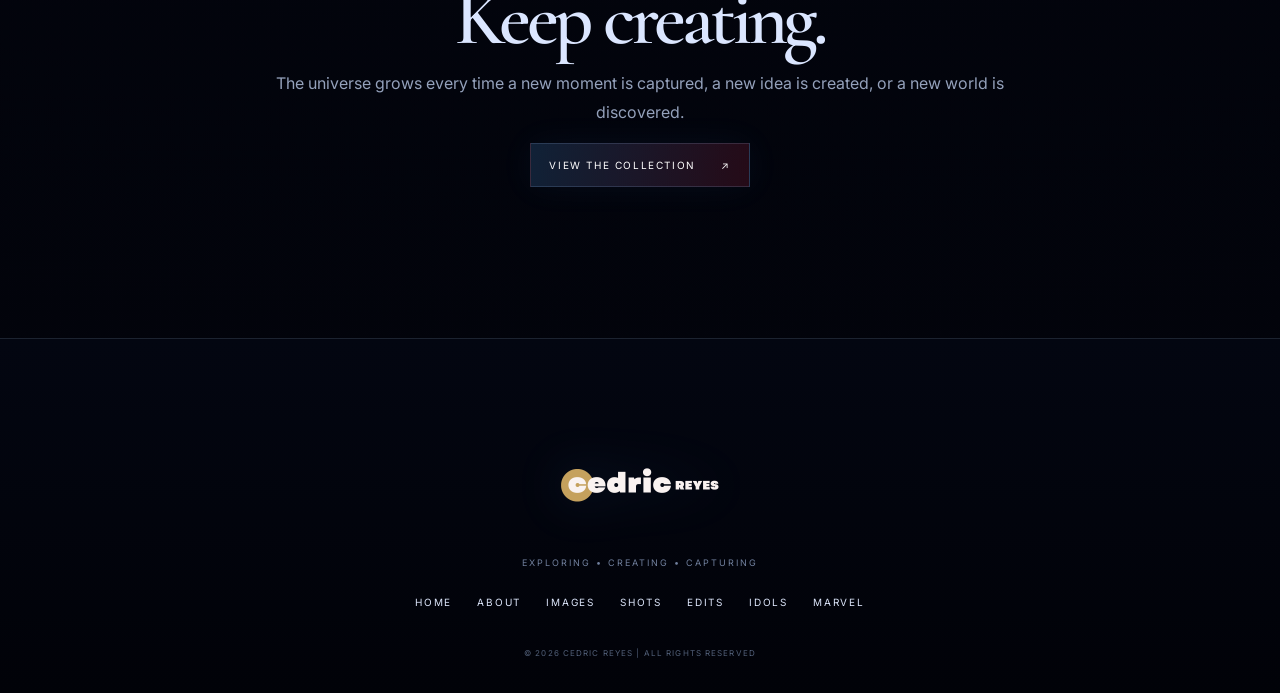
==== commit 90913f55: "Add files via upload" ====
--- a/about.html
+++ b/about.html
@@ -2,719 +2,442 @@
 <html lang="en">
 
 <head>
-
-<meta charset="utf-8">
-
-<meta
-  name="viewport"
-  content="width=device-width, initial-scale=1"
->
-
-<meta
-  name="theme-color"
-  content="#030611"
->
-
-<title>About — Cedric Reyes</title>
-
-<meta
-  name="description"
-  content="Cedric Reyes — a cosmic portfolio of photography, digital edits, gaming, and creative work."
->
-
-<link
-  rel="stylesheet"
-  href="styles.css"
->
-
+  <meta charset="utf-8">
+  <meta name="viewport" content="width=device-width, initial-scale=1">
+
+  <meta name="theme-color" content="#030611">
+
+  <title>About — Cedric Reyes</title>
+
+  <meta
+    name="description"
+    content="Cedric Reyes — a cosmic portfolio of photography, digital edits, gaming, and creative work."
+  >
+
+  <link rel="stylesheet" href="styles.css">
 </head>
 
-
 <body>
 
-<!-- =====================================================
-     COSMIC BACKGROUND
-===================================================== -->
-
-<canvas id="stars"></canvas>
-
-<div class="nebula nebula-a"></div>
-
-<div class="nebula nebula-b"></div>
-
-<div class="nebula nebula-c"></div>
-
-<div class="cursor-glow"></div>
-
-
-<!-- =====================================================
-     HEADER
-===================================================== -->
-
-<header class="site-header">
-
-  <a
-    class="brand"
-    href="index.html"
-  >
+  <!-- =========================
+       COSMIC BACKGROUND
+  ========================== -->
+
+  <canvas id="stars"></canvas>
+
+  <div class="nebula nebula-a"></div>
+  <div class="nebula nebula-b"></div>
+  <div class="nebula nebula-c"></div>
+
+  <div class="cursor-glow"></div>
+
+
+  <!-- =========================
+       HEADER
+  ========================== -->
+
+  <header class="site-header">
+
+    <a class="brand" href="index.html">
+      <img
+        src="assets/HEADER-LOGO.png"
+        alt="Cedric Reyes"
+      >
+    </a>
+
+    <button
+      class="menu-toggle"
+      aria-label="Open menu"
+      aria-expanded="false"
+    >
+      <span></span>
+      <span></span>
+      <span></span>
+    </button>
+
+    <nav class="nav">
+
+      <a href="index.html">
+        HOME
+      </a>
+
+      <a class="active" href="about.html">
+        ABOUT
+      </a>
+
+      <a href="images.html">
+        IMAGES
+      </a>
+
+      <a href="shots.html">
+        SHOTS
+      </a>
+
+      <a href="edits.html">
+        EDITS
+      </a>
+
+      <a href="idols.html">
+        IDOLS
+      </a>
+
+      <a href="marvel.html">
+        MARVEL
+      </a>
+
+    </nav>
+
+  </header>
+
+
+  <!-- =========================
+       MAIN CONTENT
+  ========================== -->
+
+  <main class="inner-page">
+
+
+    <!-- =========================
+         PAGE HERO
+    ========================== -->
+
+    <section class="page-hero">
+
+      <div class="page-hero-copy reveal">
+
+        <div class="eyebrow">
+          <span></span>
+          ABOUT CEDRIC
+        </div>
+
+        <h1>
+          A person behind<br>
+          <span>the universe.</span>
+        </h1>
+
+        <p>
+          More than a profile, this is a glimpse into the person behind
+          the photographs, edits, interests, and stories that make
+          Cedric's universe his own.
+        </p>
+
+      </div>
+
+    </section>
+
+
+    <!-- =========================
+         PROFILE
+    ========================== -->
+
+    <section class="section about-profile">
+
+
+      <!-- ABOUT PHOTO -->
+
+      <div class="about-photo reveal">
+
+        <div class="about-photo-frame image-trigger" data-caption="CEDRIC REYES — ABOUT PORTRAIT">
+
+          <div class="about-photo-glow"></div>
+
+          <div class="about-photo-orbit about-orbit-blue"></div>
+
+          <div class="about-photo-orbit about-orbit-red"></div>
+
+          <img
+            src="assets/CEDRIC_MAIN.png"
+            alt="Cedric Reyes"
+          >
+
+          <div class="about-photo-scan"></div>
+
+        </div>
+
+      </div>
+
+
+      <!-- PROFILE INFORMATION -->
+
+      <div class="about-info reveal">
+
+        <div class="section-kicker">
+          01 / PROFILE
+        </div>
+
+        <h2>
+          CEDRIC<br>
+          <span>REYES</span>
+        </h2>
+
+        <p class="lead">
+          A BSIT student from ICCT Cainta, Pasig City, with a creative
+          side shaped by photography, digital editing, gaming,
+          exploration, and curiosity.
+        </p>
+
+
+        <!-- FACTS -->
+
+        <div class="fact-grid">
+
+          <div>
+            <small>NAME</small>
+            <b>CEDRIC REYES</b>
+          </div>
+
+          <div>
+            <small>LOCATION</small>
+            <b>PASIG CITY</b>
+          </div>
+
+          <div>
+            <small>COLLEGE</small>
+            <b>ICCT CAINTA</b>
+          </div>
+
+          <div>
+            <small>COURSE</small>
+            <b>BSIT</b>
+          </div>
+
+          <div>
+            <small>GENDER</small>
+            <b>MALE</b>
+          </div>
+
+          <div>
+            <small>AGE</small>
+            <b>20 YEARS OLD</b>
+          </div>
+
+        </div>
+
+      </div>
+
+    </section>
+
+
+    <!-- =========================
+         THE PERSON
+    ========================== -->
+
+    <section class="section about-story">
+
+      <div class="section-kicker">
+        02 / THE PERSON
+      </div>
+
+      <div class="split">
+
+        <h2 class="reveal">
+          Curious by nature.<br>
+          <span>Creative by choice.</span>
+        </h2>
+
+        <div class="reveal">
+
+          <p class="lead">
+            Cedric's interests move across different worlds — from
+            taking photographs and creating digital edits to exploring
+            games, places, music, and visual ideas. Each interest
+            becomes another orbit in a larger creative universe.
+          </p>
+
+          <p>
+            Technology gives him a space to build. Photography gives
+            him a way to notice. Editing gives him a way to imagine.
+            Together, they create a personal archive of moments and
+            ideas.
+          </p>
+
+        </div>
+
+      </div>
+
+    </section>
+
+
+    <!-- =========================
+         INTERESTS
+    ========================== -->
+
+    <section class="section about-interests">
+
+      <div class="section-kicker">
+        03 / WHAT ORBITS AROUND HIM
+      </div>
+
+      <div class="tag-cloud reveal">
+
+        <span>PHOTOGRAPHY</span>
+
+        <span>DIGITAL ART</span>
+
+        <span>GAMING</span>
+
+        <span>EXPLORATION</span>
+
+        <span>MUSIC</span>
+
+        <span>TECHNOLOGY</span>
+
+        <span>CREATIVITY</span>
+
+        <span>VISUAL STORYTELLING</span>
+
+      </div>
+
+    </section>
+
+
+    <!-- =========================
+         CLOSING
+    ========================== -->
+
+    <section class="section closing">
+
+      <div class="closing-inner reveal">
+
+        <div class="section-kicker">
+          04 / CONTINUE
+        </div>
+
+        <h2>
+          Keep exploring.<br>
+          <span>Keep creating.</span>
+        </h2>
+
+        <p>
+          The universe grows every time a new moment is captured,
+          a new idea is created, or a new world is discovered.
+        </p>
+
+        <a
+          class="btn btn-primary"
+          href="shots.html"
+        >
+          VIEW THE COLLECTION
+          <span>↗</span>
+        </a>
+
+      </div>
+
+    </section>
+
+  </main>
+
+
+  <!-- =========================
+       FOOTER
+  ========================== -->
+
+  <footer class="site-footer">
+
+    <div class="footer-orbit"></div>
 
     <img
-      src="assets/HEADER-LOGO.png"
+      class="footer-logo"
+      src="assets/FOOTER LOGO TRANSPARENT.png"
       alt="Cedric Reyes"
     >
 
-  </a>
-
-
-  <button
-    class="menu-toggle"
-    aria-label="Open menu"
-    aria-expanded="false"
+    <p>
+      EXPLORING • CREATING • CAPTURING
+    </p>
+
+
+    <!-- FOOTER NAV -->
+
+    <div class="footer-nav">
+
+      <a href="index.html">
+        HOME
+      </a>
+
+      <a href="about.html">
+        ABOUT
+      </a>
+
+      <a href="images.html">
+        IMAGES
+      </a>
+
+      <a href="shots.html">
+        SHOTS
+      </a>
+
+      <a href="edits.html">
+        EDITS
+      </a>
+
+      <a href="idols.html">
+        IDOLS
+      </a>
+
+      <a href="marvel.html">
+        MARVEL
+      </a>
+
+    </div>
+
+    <small>
+      © 2026 CEDRIC REYES | ALL RIGHTS RESERVED
+    </small>
+
+  </footer>
+
+
+  <!-- =========================
+       LIGHTBOX
+  ========================== -->
+
+  <div
+    class="lightbox"
+    id="lightbox"
+    aria-hidden="true"
   >
 
-    <span></span>
-
-    <span></span>
-
-    <span></span>
-
-  </button>
-
-
-  <nav class="nav">
-
-    <a
-      class=""
-      href="index.html"
+    <button
+      class="lightbox-close"
+      aria-label="Close"
     >
-      HOME
-    </a>
-
-    <a
-      class="active"
-      href="about.html"
+      ×
+    </button>
+
+    <button
+      class="lightbox-prev"
+      aria-label="Previous"
     >
-      ABOUT
-    </a>
-
-    <a
-      class=""
-      href="images.html"
+      ←
+    </button>
+
+    <figure>
+
+      <img
+        src=""
+        alt=""
+      >
+
+      <figcaption></figcaption>
+
+    </figure>
+
+    <button
+      class="lightbox-next"
+      aria-label="Next"
     >
-      IMAGES
-    </a>
-
-    <a
-      class=""
-      href="shots.html"
-    >
-      SHOTS
-    </a>
-
-    <a
-      class=""
-      href="edits.html"
-    >
-      EDITS
-    </a>
-
-    <a
-      class=""
-      href="idols.html"
-    >
-      IDOLS
-    </a>
-
-    <a
-      class=""
-      href="marvel.html"
-    >
-      MARVEL
-    </a>
-
-  </nav>
-
-</header>
-
-
-<!-- =====================================================
-     MAIN
-===================================================== -->
-
-<main class="inner-page">
-
-
-  <!-- ===================================================
-       PAGE HERO
-  ==================================================== -->
-
-  <section class="page-hero">
-
-    <div class="page-hero-copy reveal">
-
-      <div class="eyebrow">
-
-        <span></span>
-
-        ABOUT CEDRIC
-
-      </div>
-
-
-      <h1>
-
-        A person behind<br>
-
-        <span>
-          the universe.
-        </span>
-
-      </h1>
-
-
-      <p>
-
-        More than a profile, this is a glimpse into the
-        person behind the photographs, edits, interests,
-        and stories that make Cedric's universe his own.
-
-      </p>
-
-    </div>
-
-  </section>
-
-
-
-  <!-- ===================================================
-       PROFILE
-  ==================================================== -->
-
-  <section class="section about-profile">
-
-
-    <!-- =================================================
-         COSMIC PORTRAIT
-    ================================================== -->
-
-    <div class="about-photo reveal">
-
-      <div
-        class="about-photo-frame image-trigger"
-        data-caption="CEDRIC REYES — ABOUT PORTRAIT"
-      >
-
-
-        <!-- MAIN GLOW -->
-
-        <div class="about-photo-glow"></div>
-
-
-        <!-- BLUE ORBIT -->
-
-        <div
-          class="about-photo-orbit about-orbit-blue"
-        ></div>
-
-
-        <!-- RED ORBIT -->
-
-        <div
-          class="about-photo-orbit about-orbit-red"
-        ></div>
-
-
-        <!-- CEDRIC PHOTO -->
-
-        <img
-          src="assets/CEDRIC_MAIN.png"
-          alt="Cedric Reyes"
-        >
-
-
-        <!-- SCANNING LIGHT -->
-
-        <div class="about-photo-scan"></div>
-
-
-      </div>
-
-    </div>
-
-
-
-    <!-- =================================================
-         PROFILE INFORMATION
-    ================================================== -->
-
-    <div class="about-info reveal">
-
-
-      <div class="section-kicker">
-
-        01 / PROFILE
-
-      </div>
-
-
-      <h2>
-
-        CEDRIC<br>
-
-        <span>
-          REYES
-        </span>
-
-      </h2>
-
-
-      <p class="lead">
-
-        A BSIT student from ICCT Cainta, Pasig City,
-        with a creative side shaped by photography,
-        digital editing, gaming, exploration,
-        and curiosity.
-
-      </p>
-
-
-
-      <!-- =================================================
-           FACT GRID
-      ================================================== -->
-
-      <div class="fact-grid">
-
-
-        <div>
-
-          <small>
-            NAME
-          </small>
-
-          <b>
-            CEDRIC REYES
-          </b>
-
-        </div>
-
-
-        <div>
-
-          <small>
-            LOCATION
-          </small>
-
-          <b>
-            PASIG CITY
-          </b>
-
-        </div>
-
-
-        <div>
-
-          <small>
-            COLLEGE
-          </small>
-
-          <b>
-            ICCT CAINTA
-          </b>
-
-        </div>
-
-
-        <div>
-
-          <small>
-            COURSE
-          </small>
-
-          <b>
-            BSIT
-          </b>
-
-        </div>
-
-
-        <div>
-
-          <small>
-            GENDER
-          </small>
-
-          <b>
-            MALE
-          </b>
-
-        </div>
-
-
-        <div>
-
-          <small>
-            AGE
-          </small>
-
-          <b>
-            20 YEARS OLD
-          </b>
-
-        </div>
-
-
-      </div>
-
-    </div>
-
-  </section>
-
-
-
-  <!-- ===================================================
-       THE PERSON
-  ==================================================== -->
-
-  <section class="section about-story">
-
-
-    <div class="section-kicker">
-
-      02 / THE PERSON
-
-    </div>
-
-
-    <div class="split">
-
-
-      <h2 class="reveal">
-
-        Curious by nature.<br>
-
-        <span>
-          Creative by choice.
-        </span>
-
-      </h2>
-
-
-      <div class="reveal">
-
-
-        <p class="lead">
-
-          Cedric's interests move across different worlds
-          — from taking photographs and creating digital
-          edits to exploring games, places, music, and
-          visual ideas. Each interest becomes another
-          orbit in a larger creative universe.
-
-        </p>
-
-
-        <p>
-
-          Technology gives him a space to build.
-          Photography gives him a way to notice.
-          Editing gives him a way to imagine.
-          Together, they create a personal archive
-          of moments and ideas.
-
-        </p>
-
-
-      </div>
-
-    </div>
-
-  </section>
-
-
-
-  <!-- ===================================================
-       INTERESTS
-  ==================================================== -->
-
-  <section class="section about-interests">
-
-
-    <div class="section-kicker">
-
-      03 / WHAT ORBITS AROUND HIM
-
-    </div>
-
-
-    <div class="tag-cloud reveal">
-
-
-      <span>
-        PHOTOGRAPHY
-      </span>
-
-
-      <span>
-        DIGITAL ART
-      </span>
-
-
-      <span>
-        GAMING
-      </span>
-
-
-      <span>
-        EXPLORATION
-      </span>
-
-
-      <span>
-        MUSIC
-      </span>
-
-
-      <span>
-        TECHNOLOGY
-      </span>
-
-
-      <span>
-        CREATIVITY
-      </span>
-
-
-      <span>
-        VISUAL STORYTELLING
-      </span>
-
-
-    </div>
-
-  </section>
-
-
-
-  <!-- ===================================================
-       CLOSING
-  ==================================================== -->
-
-  <section class="section closing">
-
-
-    <div class="closing-inner reveal">
-
-
-      <div class="section-kicker">
-
-        04 / CONTINUE
-
-      </div>
-
-
-      <h2>
-
-        Keep exploring.<br>
-
-        <span>
-          Keep creating.
-        </span>
-
-      </h2>
-
-
-      <p>
-
-        The universe grows every time a new moment is
-        captured, a new idea is created, or a new world
-        is discovered.
-
-      </p>
-
-
-      <a
-        class="btn btn-primary"
-        href="shots.html"
-      >
-
-        VIEW THE COLLECTION
-
-        <span>
-          ↗
-        </span>
-
-      </a>
-
-
-    </div>
-
-  </section>
-
-
-</main>
-
-
-
-<!-- =====================================================
-     FOOTER
-===================================================== -->
-
-<footer class="site-footer">
-
-
-  <div class="footer-orbit"></div>
-
-
-  <img
-    class="footer-logo"
-    src="assets/FOOTER LOGO TRANSPARENT.png"
-    alt="Cedric Reyes"
-  >
-
-
-  <p>
-
-    EXPLORING • CREATING • CAPTURING
-
-  </p>
-
-
-  <!-- FOOTER NAV -->
-
-  <div class="footer-nav">
-
-
-    <a
-      class=""
-      href="index.html"
-    >
-      HOME
-    </a>
-
-
-    <a
-      class=""
-      href="about.html"
-    >
-      ABOUT
-    </a>
-
-
-    <a
-      class=""
-      href="images.html"
-    >
-      IMAGES
-    </a>
-
-
-    <a
-      class=""
-      href="shots.html"
-    >
-      SHOTS
-    </a>
-
-
-    <a
-      class=""
-      href="edits.html"
-    >
-      EDITS
-    </a>
-
-
-    <a
-      class=""
-      href="idols.html"
-    >
-      IDOLS
-    </a>
-
-
-    <a
-      class=""
-      href="marvel.html"
-    >
-      MARVEL
-    </a>
-
+      →
+    </button>
 
   </div>
 
 
-  <small>
-
-    © 2026 CEDRIC REYES | ALL RIGHTS RESERVED
-
-  </small>
-
-
-</footer>
-
-
-
-<!-- =====================================================
-     LIGHTBOX
-===================================================== -->
-
-<div
-  class="lightbox"
-  id="lightbox"
-  aria-hidden="true"
->
-
-
-  <button
-    class="lightbox-close"
-    aria-label="Close"
-  >
-    ×
-  </button>
-
-
-  <button
-    class="lightbox-prev"
-    aria-label="Previous"
-  >
-    ←
-  </button>
-
-
-  <figure>
-
-
-    <img
-      src=""
-      alt=""
-    >
-
-
-    <figcaption></figcaption>
-
-
-  </figure>
-
-
-  <button
-    class="lightbox-next"
-    aria-label="Next"
-  >
-    →
-  </button>
-
-
-</div>
-
-
-
-<!-- =====================================================
-     JAVASCRIPT
-===================================================== -->
-
-<script src="script.js"></script>
-
+  <!-- =========================
+       SCRIPT
+  ========================== -->
+
+  <script src="script.js"></script>
 
 </body>
 
--- a/styles.css
+++ b/styles.css
@@ -16,3 +16,81 @@
 @media(max-width:1000px){.nav{gap:16px}.brand{width:155px}.interest-grid,.social-grid{grid-template-columns:1fr 1fr}.gallery-grid{grid-template-columns:1fr 1fr}.about-profile{grid-template-columns:1fr}.feature-wrap{grid-template-columns:1fr}.socials-heading{display:block}.socials-lead{margin-top:25px}}
 @media(max-width:680px){.site-header{height:100px;padding:0 20px}.brand{width:205px;max-width:72vw}.menu-toggle{display:block;z-index:3}.nav{position:fixed;inset:0;background:rgba(2,4,12,.97);display:flex;flex-direction:column;justify-content:center;align-items:center;gap:25px;transform:translateY(-100%);transition:.5s var(--ease)}.nav.open{transform:none}.nav a{font-size:14px}.hero{padding:155px 24px 80px}.hero-logo-wrap{width:90vw}.hero h1{font-size:56px}.hero p{font-size:14px}.section{padding:90px 22px}.split,.interest-grid,.social-grid,.gallery-grid,.idols-duo{grid-template-columns:1fr}.interest-card{min-height:280px}.feature-wrap{gap:40px}.page-hero{min-height:62vh;padding:150px 22px 70px}.page-hero h1{font-size:56px}.about-photo{order:2}.fact-grid{grid-template-columns:1fr}.gallery-card,.gallery-card img{min-height:380px}.marvel-grid .gallery-card:first-child{grid-column:auto;grid-row:auto}.marvel-grid .gallery-card:first-child img{min-height:380px}.idol-card{min-height:560px}.lightbox{padding:20px}.lightbox-prev{left:10px}.lightbox-next{right:10px}.lightbox-close{right:10px;top:10px}}
 @media(prefers-reduced-motion:reduce){*,*:before,*:after{animation-duration:.01ms!important;transition-duration:.01ms!important;scroll-behavior:auto!important}}
+/* =========================================================
+   COSMIC CLICK BURST
+========================================================= */
+
+.image-trigger {
+  position: relative;
+  overflow: visible;
+}
+
+
+.cosmic-click-burst {
+
+  position: absolute;
+
+  width: 20px;
+  height: 20px;
+
+  margin-left: -10px;
+  margin-top: -10px;
+
+  border-radius: 50%;
+
+  pointer-events: none;
+
+  z-index: 20;
+
+  border:
+    2px solid rgba(116,229,255,.9);
+
+  box-shadow:
+    0 0 10px rgba(116,229,255,.9),
+    0 0 25px rgba(84,169,255,.7),
+    0 0 45px rgba(255,54,95,.45);
+
+  animation:
+    cosmicClickBurst .7s
+    cubic-bezier(.2,.75,.2,1)
+    forwards;
+
+}
+
+
+@keyframes cosmicClickBurst {
+
+  0% {
+
+    width: 20px;
+    height: 20px;
+
+    opacity: 1;
+
+    transform:
+      scale(.3);
+
+  }
+
+  60% {
+
+    opacity: .8;
+
+  }
+
+  100% {
+
+    width: 240px;
+    height: 240px;
+
+    margin-left: -120px;
+    margin-top: -120px;
+
+    opacity: 0;
+
+    transform:
+      scale(1);
+
+  }
+
+}
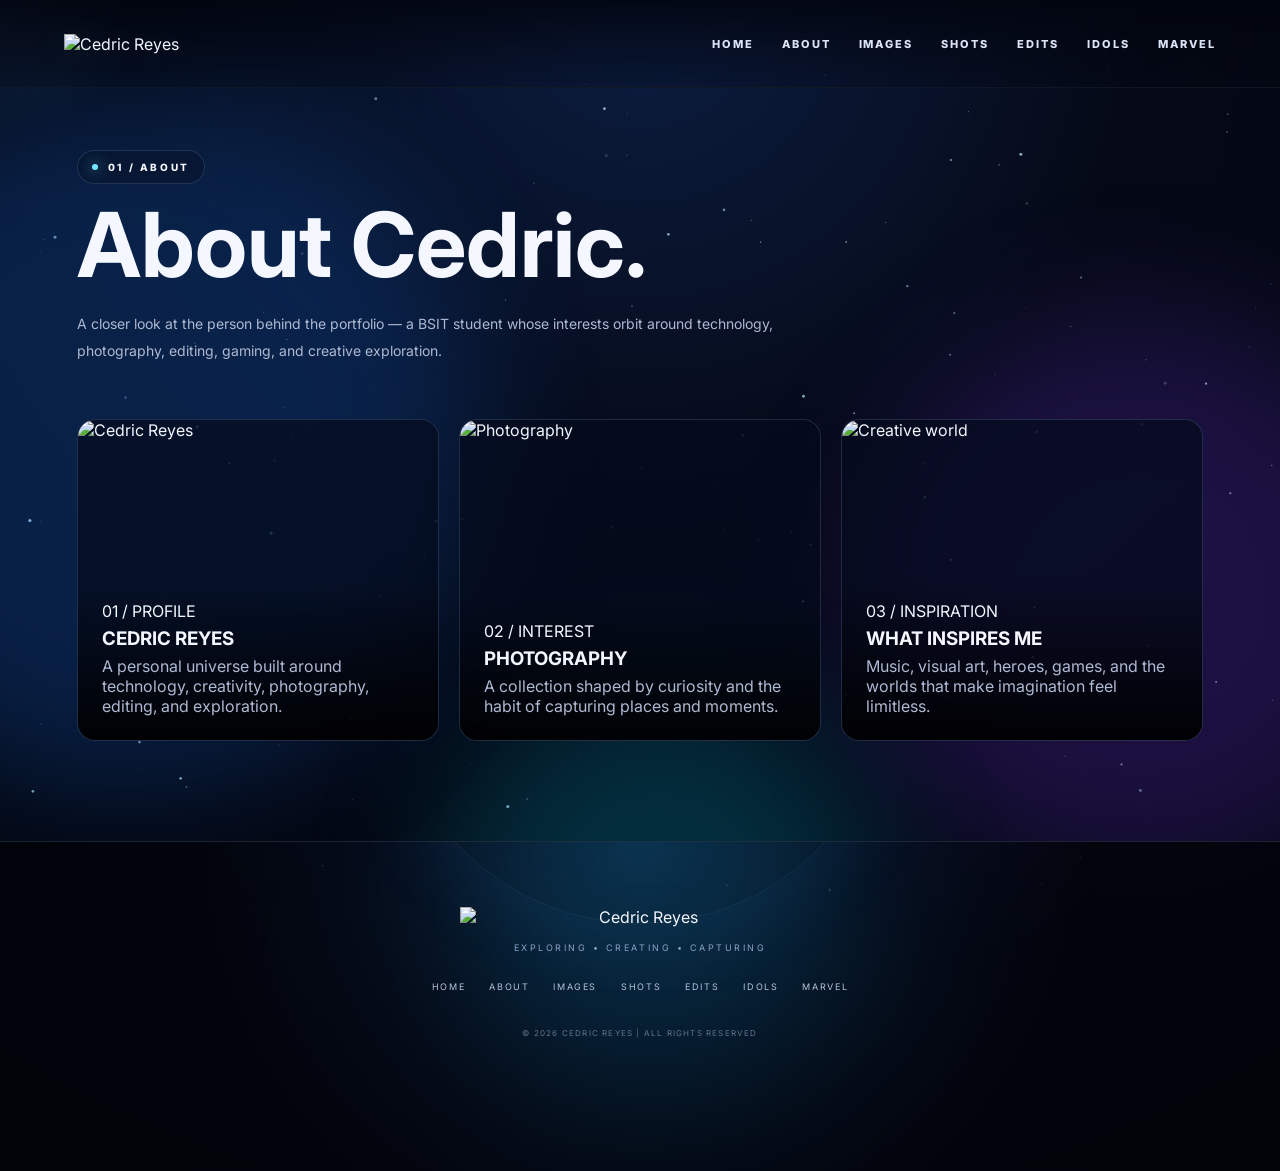
==== commit 2aa6354d: "Add files via upload" ====
--- a/about.html
+++ b/about.html
@@ -1,444 +1 @@
-<!doctype html>
-<html lang="en">
-
-<head>
-  <meta charset="utf-8">
-  <meta name="viewport" content="width=device-width, initial-scale=1">
-
-  <meta name="theme-color" content="#030611">
-
-  <title>About — Cedric Reyes</title>
-
-  <meta
-    name="description"
-    content="Cedric Reyes — a cosmic portfolio of photography, digital edits, gaming, and creative work."
-  >
-
-  <link rel="stylesheet" href="styles.css">
-</head>
-
-<body>
-
-  <!-- =========================
-       COSMIC BACKGROUND
-  ========================== -->
-
-  <canvas id="stars"></canvas>
-
-  <div class="nebula nebula-a"></div>
-  <div class="nebula nebula-b"></div>
-  <div class="nebula nebula-c"></div>
-
-  <div class="cursor-glow"></div>
-
-
-  <!-- =========================
-       HEADER
-  ========================== -->
-
-  <header class="site-header">
-
-    <a class="brand" href="index.html">
-      <img
-        src="assets/HEADER-LOGO.png"
-        alt="Cedric Reyes"
-      >
-    </a>
-
-    <button
-      class="menu-toggle"
-      aria-label="Open menu"
-      aria-expanded="false"
-    >
-      <span></span>
-      <span></span>
-      <span></span>
-    </button>
-
-    <nav class="nav">
-
-      <a href="index.html">
-        HOME
-      </a>
-
-      <a class="active" href="about.html">
-        ABOUT
-      </a>
-
-      <a href="images.html">
-        IMAGES
-      </a>
-
-      <a href="shots.html">
-        SHOTS
-      </a>
-
-      <a href="edits.html">
-        EDITS
-      </a>
-
-      <a href="idols.html">
-        IDOLS
-      </a>
-
-      <a href="marvel.html">
-        MARVEL
-      </a>
-
-    </nav>
-
-  </header>
-
-
-  <!-- =========================
-       MAIN CONTENT
-  ========================== -->
-
-  <main class="inner-page">
-
-
-    <!-- =========================
-         PAGE HERO
-    ========================== -->
-
-    <section class="page-hero">
-
-      <div class="page-hero-copy reveal">
-
-        <div class="eyebrow">
-          <span></span>
-          ABOUT CEDRIC
-        </div>
-
-        <h1>
-          A person behind<br>
-          <span>the universe.</span>
-        </h1>
-
-        <p>
-          More than a profile, this is a glimpse into the person behind
-          the photographs, edits, interests, and stories that make
-          Cedric's universe his own.
-        </p>
-
-      </div>
-
-    </section>
-
-
-    <!-- =========================
-         PROFILE
-    ========================== -->
-
-    <section class="section about-profile">
-
-
-      <!-- ABOUT PHOTO -->
-
-      <div class="about-photo reveal">
-
-        <div class="about-photo-frame image-trigger" data-caption="CEDRIC REYES — ABOUT PORTRAIT">
-
-          <div class="about-photo-glow"></div>
-
-          <div class="about-photo-orbit about-orbit-blue"></div>
-
-          <div class="about-photo-orbit about-orbit-red"></div>
-
-          <img
-            src="assets/CEDRIC_MAIN.png"
-            alt="Cedric Reyes"
-          >
-
-          <div class="about-photo-scan"></div>
-
-        </div>
-
-      </div>
-
-
-      <!-- PROFILE INFORMATION -->
-
-      <div class="about-info reveal">
-
-        <div class="section-kicker">
-          01 / PROFILE
-        </div>
-
-        <h2>
-          CEDRIC<br>
-          <span>REYES</span>
-        </h2>
-
-        <p class="lead">
-          A BSIT student from ICCT Cainta, Pasig City, with a creative
-          side shaped by photography, digital editing, gaming,
-          exploration, and curiosity.
-        </p>
-
-
-        <!-- FACTS -->
-
-        <div class="fact-grid">
-
-          <div>
-            <small>NAME</small>
-            <b>CEDRIC REYES</b>
-          </div>
-
-          <div>
-            <small>LOCATION</small>
-            <b>PASIG CITY</b>
-          </div>
-
-          <div>
-            <small>COLLEGE</small>
-            <b>ICCT CAINTA</b>
-          </div>
-
-          <div>
-            <small>COURSE</small>
-            <b>BSIT</b>
-          </div>
-
-          <div>
-            <small>GENDER</small>
-            <b>MALE</b>
-          </div>
-
-          <div>
-            <small>AGE</small>
-            <b>20 YEARS OLD</b>
-          </div>
-
-        </div>
-
-      </div>
-
-    </section>
-
-
-    <!-- =========================
-         THE PERSON
-    ========================== -->
-
-    <section class="section about-story">
-
-      <div class="section-kicker">
-        02 / THE PERSON
-      </div>
-
-      <div class="split">
-
-        <h2 class="reveal">
-          Curious by nature.<br>
-          <span>Creative by choice.</span>
-        </h2>
-
-        <div class="reveal">
-
-          <p class="lead">
-            Cedric's interests move across different worlds — from
-            taking photographs and creating digital edits to exploring
-            games, places, music, and visual ideas. Each interest
-            becomes another orbit in a larger creative universe.
-          </p>
-
-          <p>
-            Technology gives him a space to build. Photography gives
-            him a way to notice. Editing gives him a way to imagine.
-            Together, they create a personal archive of moments and
-            ideas.
-          </p>
-
-        </div>
-
-      </div>
-
-    </section>
-
-
-    <!-- =========================
-         INTERESTS
-    ========================== -->
-
-    <section class="section about-interests">
-
-      <div class="section-kicker">
-        03 / WHAT ORBITS AROUND HIM
-      </div>
-
-      <div class="tag-cloud reveal">
-
-        <span>PHOTOGRAPHY</span>
-
-        <span>DIGITAL ART</span>
-
-        <span>GAMING</span>
-
-        <span>EXPLORATION</span>
-
-        <span>MUSIC</span>
-
-        <span>TECHNOLOGY</span>
-
-        <span>CREATIVITY</span>
-
-        <span>VISUAL STORYTELLING</span>
-
-      </div>
-
-    </section>
-
-
-    <!-- =========================
-         CLOSING
-    ========================== -->
-
-    <section class="section closing">
-
-      <div class="closing-inner reveal">
-
-        <div class="section-kicker">
-          04 / CONTINUE
-        </div>
-
-        <h2>
-          Keep exploring.<br>
-          <span>Keep creating.</span>
-        </h2>
-
-        <p>
-          The universe grows every time a new moment is captured,
-          a new idea is created, or a new world is discovered.
-        </p>
-
-        <a
-          class="btn btn-primary"
-          href="shots.html"
-        >
-          VIEW THE COLLECTION
-          <span>↗</span>
-        </a>
-
-      </div>
-
-    </section>
-
-  </main>
-
-
-  <!-- =========================
-       FOOTER
-  ========================== -->
-
-  <footer class="site-footer">
-
-    <div class="footer-orbit"></div>
-
-    <img
-      class="footer-logo"
-      src="assets/FOOTER LOGO TRANSPARENT.png"
-      alt="Cedric Reyes"
-    >
-
-    <p>
-      EXPLORING • CREATING • CAPTURING
-    </p>
-
-
-    <!-- FOOTER NAV -->
-
-    <div class="footer-nav">
-
-      <a href="index.html">
-        HOME
-      </a>
-
-      <a href="about.html">
-        ABOUT
-      </a>
-
-      <a href="images.html">
-        IMAGES
-      </a>
-
-      <a href="shots.html">
-        SHOTS
-      </a>
-
-      <a href="edits.html">
-        EDITS
-      </a>
-
-      <a href="idols.html">
-        IDOLS
-      </a>
-
-      <a href="marvel.html">
-        MARVEL
-      </a>
-
-    </div>
-
-    <small>
-      © 2026 CEDRIC REYES | ALL RIGHTS RESERVED
-    </small>
-
-  </footer>
-
-
-  <!-- =========================
-       LIGHTBOX
-  ========================== -->
-
-  <div
-    class="lightbox"
-    id="lightbox"
-    aria-hidden="true"
-  >
-
-    <button
-      class="lightbox-close"
-      aria-label="Close"
-    >
-      ×
-    </button>
-
-    <button
-      class="lightbox-prev"
-      aria-label="Previous"
-    >
-      ←
-    </button>
-
-    <figure>
-
-      <img
-        src=""
-        alt=""
-      >
-
-      <figcaption></figcaption>
-
-    </figure>
-
-    <button
-      class="lightbox-next"
-      aria-label="Next"
-    >
-      →
-    </button>
-
-  </div>
-
-
-  <!-- =========================
-       SCRIPT
-  ========================== -->
-
-  <script src="script.js"></script>
-
-</body>
-
-</html>+<!doctype html><html lang="en"><head><meta charset="utf-8"><meta name="viewport" content="width=device-width,initial-scale=1"><meta name="theme-color" content="#050816"><title>About — Cedric Reyes</title><link rel="stylesheet" href="styles.css"></head><body><canvas id="stars"></canvas><div class="nebula nebula-a"></div><div class="nebula nebula-b"></div><div class="nebula nebula-c"></div><div class="cursor-glow"></div><header class="site-header"><a class="brand" href="index.html" aria-label="Cedric Reyes home"><img src="assets/header-logo.svg" alt="Cedric Reyes"></a><button class="menu-toggle" aria-label="Open menu" aria-expanded="false"><span></span><span></span><span></span></button><nav class="nav"><a href="index.html">HOME</a><a href="about.html">ABOUT</a><a href="images.html">IMAGES</a><a href="shots.html">SHOTS</a><a href="edits.html">EDITS</a><a href="idols.html">IDOLS</a><a href="marvel.html">MARVEL</a></nav></header><main><section class="page-shell"><div class="eyebrow"><span></span> 01 / ABOUT</div><h1>About Cedric.</h1><p class="lead">A closer look at the person behind the portfolio — a BSIT student whose interests orbit around technology, photography, editing, gaming, and creative exploration.</p><div class="content-grid"><article class="content-card reveal tilt"><img src="assets/feature.png" alt="Cedric Reyes" data-lightbox><div class="content-card-info"><span>01 / PROFILE</span><h3>CEDRIC REYES</h3><p>A personal universe built around technology, creativity, photography, editing, and exploration.</p></div></article><article class="content-card reveal tilt"><img src="assets/shots/shot-01.png" alt="Photography" data-lightbox><div class="content-card-info"><span>02 / INTEREST</span><h3>PHOTOGRAPHY</h3><p>A collection shaped by curiosity and the habit of capturing places and moments.</p></div></article><article class="content-card reveal tilt"><img src="assets/idols/king-and-queen.png" alt="Creative world" data-lightbox><div class="content-card-info"><span>03 / INSPIRATION</span><h3>WHAT INSPIRES ME</h3><p>Music, visual art, heroes, games, and the worlds that make imagination feel limitless.</p></div></article></div></section></main><footer class="site-footer"><img class="footer-logo" src="assets/footer-logo.svg" alt="Cedric Reyes"><p>EXPLORING • CREATING • CAPTURING</p><div class="footer-nav"><a href="index.html">HOME</a><a href="about.html">ABOUT</a><a href="images.html">IMAGES</a><a href="shots.html">SHOTS</a><a href="edits.html">EDITS</a><a href="idols.html">IDOLS</a><a href="marvel.html">MARVEL</a></div><small>© 2026 CEDRIC REYES | ALL RIGHTS RESERVED</small></footer><div class="lightbox" id="lightbox"><button class="lightbox-close">×</button><img src="" alt=""><div class="lightbox-caption"></div></div><script src="script.js"></script></body></html>
--- a/styles.css
+++ b/styles.css
@@ -1,96 +1,2011 @@
-
 @import url('https://fonts.googleapis.com/css2?family=Cormorant+Garamond:wght@500;600;700&family=Inter:wght@400;500;600;700;800&display=swap');
-:root{--bg:#030611;--bg2:#071229;--text:#f4f7ff;--muted:#aeb9d2;--line:rgba(170,204,255,.16);--blue:#54a9ff;--cyan:#74e5ff;--purple:#9f7cff;--red:#ff365f;--gold:#c9a15b;--ease:cubic-bezier(.2,.75,.2,1)}
-*{box-sizing:border-box}html{scroll-behavior:smooth}body{margin:0;background:radial-gradient(circle at 50% 0,#0b1631 0,#030611 42%,#02030a 100%);color:var(--text);font-family:Inter,system-ui,sans-serif;overflow-x:hidden}body:before{content:"";position:fixed;inset:0;pointer-events:none;background:linear-gradient(transparent 96%,rgba(84,169,255,.025) 100%);background-size:100% 5px;opacity:.35;z-index:4}
-#stars{position:fixed;inset:0;width:100%;height:100%;z-index:-5}.nebula{position:fixed;border-radius:50%;filter:blur(90px);opacity:.16;pointer-events:none;z-index:-4}.nebula-a{width:45vw;height:45vw;background:#274eff;left:-20vw;top:10vh}.nebula-b{width:35vw;height:35vw;background:#c02cff;right:-15vw;top:38vh}.nebula-c{width:30vw;height:30vw;background:#ff164f;left:35vw;bottom:-15vw;opacity:.08}.cursor-glow{position:fixed;width:220px;height:220px;border-radius:50%;pointer-events:none;z-index:20;background:radial-gradient(circle,rgba(84,169,255,.11),rgba(255,54,95,.04),transparent 70%);transform:translate(-50%,-50%);mix-blend-mode:screen}
-.site-header{position:fixed;top:0;left:0;right:0;height:92px;padding:0 5vw;display:flex;align-items:center;justify-content:space-between;background:linear-gradient(180deg,rgba(3,6,17,.94),rgba(3,6,17,.42),transparent);backdrop-filter:blur(12px);z-index:50}.brand{display:block;width:190px}.brand img{width:100%;display:block}.nav{display:flex;align-items:center;gap:clamp(16px,2.4vw,38px)}.nav a,.footer-nav a{font-size:10px;letter-spacing:.18em;color:#dce5fa;text-decoration:none;position:relative}.nav a:after{content:"";position:absolute;left:0;right:0;bottom:-9px;height:1px;background:linear-gradient(90deg,var(--blue),var(--red));transform:scaleX(0);transform-origin:center;transition:.3s}.nav a:hover:after,.nav a.active:after{transform:scaleX(1)}.nav a.active{color:white}.menu-toggle{display:none;background:none;border:0}.menu-toggle span{display:block;width:27px;height:1px;background:#fff;margin:6px}
-.hero{min-height:100svh;display:grid;place-items:center;position:relative;padding:150px 7vw 90px;text-align:center;overflow:hidden}.hero-content{max-width:1000px;position:relative;z-index:2}.eyebrow{font-size:10px;letter-spacing:.24em;color:#b8c7e4;text-transform:uppercase}.eyebrow span{display:inline-block;width:32px;height:1px;background:linear-gradient(90deg,var(--blue),var(--red));vertical-align:middle;margin-right:12px}.hero-logo-wrap{width:min(620px,75vw);margin:35px auto 25px}.hero-logo{width:100%;filter:drop-shadow(0 0 22px rgba(84,169,255,.18))}.hero h1,.page-hero h1{font-size:clamp(48px,8vw,112px);line-height:.86;letter-spacing:-.06em;margin:20px 0}.hero h1 em,.page-hero h1 span,h2 span{font-family:"Cormorant Garamond",serif;font-weight:600;color:#dbe6ff}.hero p{max-width:650px;margin:28px auto;color:var(--muted);line-height:1.8}.hero-actions{display:flex;justify-content:center;gap:12px}.btn{display:inline-flex;gap:25px;align-items:center;padding:15px 18px;text-decoration:none;font-size:10px;letter-spacing:.16em;border:1px solid var(--line);color:white;transition:.35s var(--ease)}.btn-primary{background:linear-gradient(100deg,rgba(84,169,255,.18),rgba(255,54,95,.14));box-shadow:0 0 35px rgba(84,169,255,.06)}.btn:hover{transform:translateY(-4px);box-shadow:0 12px 50px rgba(84,169,255,.14),0 0 25px rgba(255,54,95,.08)}.scroll-cue{position:absolute;bottom:28px;left:50%;transform:translateX(-50%);font-size:9px;letter-spacing:.2em;color:#8190aa}.scroll-cue span{display:block;margin-top:10px;font-size:16px}
-.hero-orbit{position:absolute;border:1px solid rgba(84,169,255,.15);border-radius:50%;pointer-events:none}.orbit-a{width:75vw;height:30vw;transform:rotate(-17deg);animation:orbitSpin 24s linear infinite}.orbit-b{width:45vw;height:18vw;transform:rotate(28deg);border-color:rgba(255,54,95,.11);animation:orbitSpin 18s linear infinite reverse}@keyframes orbitSpin{to{transform:rotate(360deg)}}
-.section{padding:130px 7vw;position:relative}.section-kicker{font-size:10px;letter-spacing:.22em;color:#71809e;margin-bottom:42px}.split{display:grid;grid-template-columns:1fr 1fr;gap:8vw}.split h2,h2{font-size:clamp(42px,6vw,88px);line-height:.9;letter-spacing:-.055em;margin:0}.lead{font-size:18px;line-height:1.8;color:#c1cce1}.text-link{display:inline-block;margin-top:25px;color:#fff;text-decoration:none;font-size:10px;letter-spacing:.18em}.interest-grid{display:grid;grid-template-columns:repeat(4,1fr);gap:14px}.interest-card{min-height:320px;padding:28px;border:1px solid var(--line);background:linear-gradient(145deg,rgba(255,255,255,.035),rgba(255,255,255,.008));position:relative;overflow:hidden;transition:.5s var(--ease)}.interest-card:hover{border-color:rgba(84,169,255,.4);box-shadow:0 0 60px rgba(84,169,255,.08),inset 0 0 50px rgba(255,54,95,.025)}.interest-card>span{position:absolute;right:20px;top:20px;color:#64708b;font-size:10px}.interest-card h3{position:absolute;bottom:70px;left:28px;font-size:18px;letter-spacing:.08em}.interest-card p{position:absolute;left:28px;right:28px;bottom:24px;color:#8390a9;font-size:12px;line-height:1.6}.planet{width:72px;height:72px;border-radius:50%;position:absolute;top:45px;left:35px;box-shadow:inset -15px -10px 20px rgba(0,0,0,.35),0 0 40px currentColor}.p-blue{background:#3679ff;color:#3679ff}.p-purple{background:#9257ff;color:#9257ff}.p-cyan{background:#4de0ff;color:#4de0ff}.p-red{background:#ff365f;color:#ff365f}
-.feature-wrap{display:grid;grid-template-columns:1fr 1.1fr;gap:7vw;align-items:center}.feature-copy p:not(.eyebrow){color:#aeb9d2;line-height:1.8}.feature-image{position:relative;border:1px solid var(--line);overflow:hidden}.feature-image img{width:100%;aspect-ratio:4/3;object-fit:cover;display:block;transition:1s var(--ease)}.feature-image:hover img{transform:scale(1.04)}.image-label{position:absolute;bottom:14px;left:14px;font-size:9px;letter-spacing:.18em;background:rgba(3,6,17,.75);padding:8px 10px}.marquee{overflow:hidden;border-block:1px solid var(--line);display:flex;white-space:nowrap;padding:18px 0;color:#7383a0;font-size:11px;letter-spacing:.25em}.marquee div{min-width:max-content;animation:marquee 24s linear infinite;padding-right:4vw}@keyframes marquee{to{transform:translateX(-100%)}}
-.socials-heading{display:flex;justify-content:space-between;gap:5vw;align-items:end}.socials-lead{max-width:420px;color:#8d9ab4;line-height:1.7}.social-grid{display:grid;grid-template-columns:repeat(4,1fr);gap:14px;margin-top:50px}.social-card{min-height:230px;padding:25px;border:1px solid var(--line);color:#fff;text-decoration:none;display:flex;flex-direction:column;justify-content:space-between;background:linear-gradient(145deg,rgba(84,169,255,.045),rgba(255,54,95,.025));transition:.4s var(--ease)}.social-card:hover{border-color:rgba(255,54,95,.35);box-shadow:0 0 50px rgba(84,169,255,.08),0 0 50px rgba(255,54,95,.06)}.social-card span,.social-card i,.social-card small{font-size:9px;letter-spacing:.14em;color:#7887a3;font-style:normal}.social-card b{font-size:23px;letter-spacing:.05em}.closing{text-align:center;min-height:70vh;display:grid;place-items:center}.closing-inner{max-width:800px}.closing p{color:#94a1bb;line-height:1.8}.site-footer{position:relative;padding:100px 6vw 35px;text-align:center;border-top:1px solid var(--line);overflow:hidden;background:linear-gradient(180deg,#030611,#010208)}.footer-logo{width:min(350px,70vw);max-height:90px;object-fit:contain;margin:auto;display:block;filter:drop-shadow(0 0 25px rgba(84,169,255,.12))}.site-footer>p{font-size:9px;letter-spacing:.22em;color:#71809e;margin:28px 0}.footer-nav{display:flex;justify-content:center;gap:25px;flex-wrap:wrap}.site-footer small{display:block;margin-top:40px;color:#526079;font-size:8px;letter-spacing:.14em}
-.page-hero{min-height:72vh;display:flex;align-items:end;padding:180px 7vw 90px;position:relative}.page-hero-copy{max-width:950px}.page-hero p{max-width:680px;color:#9eabc3;line-height:1.8;font-size:17px}.page-hero.compact{min-height:58vh}.about-profile{display:grid;grid-template-columns:.8fr 1.2fr;gap:8vw;align-items:center}.about-photo-placeholder{aspect-ratio:4/5;border:1px solid var(--line);display:grid;place-items:center;position:relative;overflow:hidden;background:radial-gradient(circle at 50% 40%,rgba(84,169,255,.13),transparent 45%),linear-gradient(140deg,rgba(255,255,255,.03),transparent)}.about-photo-placeholder:before{content:"";position:absolute;width:70%;aspect-ratio:1;border:1px solid rgba(84,169,255,.18);border-radius:50%;animation:orbitSpin 16s linear infinite}.about-photo-placeholder span{font-size:11px;letter-spacing:.25em}.about-photo-placeholder small{position:absolute;bottom:25px;color:#687894;font-size:8px;letter-spacing:.18em}.scan{position:absolute;left:0;right:0;height:1px;background:linear-gradient(90deg,transparent,var(--red),var(--blue),transparent);animation:scan 4s ease-in-out infinite}@keyframes scan{0%,100%{top:10%;opacity:0}20%,80%{opacity:1}50%{top:90%}}.about-info h2{margin:20px 0}.fact-grid{display:grid;grid-template-columns:1fr 1fr;gap:1px;background:var(--line);margin-top:35px}.fact-grid div{background:#050916;padding:18px}.fact-grid small{display:block;color:#61708e;font-size:8px;letter-spacing:.18em;margin-bottom:8px}.fact-grid b{font-size:12px}.tag-cloud{display:flex;gap:10px;flex-wrap:wrap}.tag-cloud span{border:1px solid var(--line);padding:16px 20px;color:#b8c5dc;font-size:10px;letter-spacing:.16em;background:rgba(255,255,255,.02)}
-.gallery-section{padding-top:20px}.gallery-grid{display:grid;grid-template-columns:repeat(3,1fr);gap:14px}.gallery-card{margin:0;position:relative;overflow:hidden;border:1px solid var(--line);background:#050814;min-height:300px}.gallery-card img{width:100%;height:100%;min-height:300px;object-fit:cover;display:block;transition:1s var(--ease)}.gallery-card:hover img{transform:scale(1.06)}.gallery-card:after{content:"";position:absolute;inset:-30%;background:linear-gradient(110deg,transparent 40%,rgba(84,169,255,.18) 48%,rgba(255,54,95,.16) 52%,transparent 60%);transform:translateX(-70%) rotate(8deg);transition:.9s}.gallery-card:hover:after{transform:translateX(70%) rotate(8deg)}.gallery-card figcaption{position:absolute;left:16px;right:16px;bottom:14px;z-index:2;display:flex;justify-content:space-between;align-items:end;text-shadow:0 2px 15px #000}.gallery-card figcaption span{font-size:8px;letter-spacing:.15em;color:#c3cee3}.gallery-card figcaption b{font-size:13px}.marvel-grid .gallery-card:first-child{grid-column:span 2;grid-row:span 2}.marvel-grid .gallery-card:first-child img{min-height:620px}.idols-hero{align-items:center}.idols-hero-art{width:min(760px,85vw);margin:45px auto 0;border:1px solid var(--line);overflow:hidden}.idols-hero-art img{width:100%;display:block}.idols-duo{display:grid;grid-template-columns:1fr 1fr;gap:14px;margin-top:60px}.idol-card{position:relative;min-height:650px;overflow:hidden;border:1px solid var(--line)}.idol-card img{position:absolute;inset:0;width:100%;height:100%;object-fit:cover;transition:1s var(--ease)}.idol-card:after{content:"";position:absolute;inset:0;background:linear-gradient(180deg,transparent 35%,rgba(0,0,0,.85));}.idol-card:hover img{transform:scale(1.04)}.idol-card>div{position:absolute;z-index:2;left:30px;right:30px;bottom:28px}.idol-card span{font-size:9px;letter-spacing:.16em;color:#a9b6cc}.idol-card h3{font-size:clamp(42px,5vw,75px);line-height:.8;letter-spacing:-.05em;margin:18px 0}.idol-card h3 em{font-family:"Cormorant Garamond",serif;color:#d9e2f5}.idol-card p{color:#a9b6cc;line-height:1.6;max-width:500px}.idol-quote{min-height:65vh;display:grid;place-items:center;text-align:center}.idol-quote blockquote{font-family:"Cormorant Garamond",serif;font-size:clamp(45px,7vw,95px);line-height:.9;margin:20px 0}.idol-quote em{color:#d9e2f5}.idol-quote p{color:#8e9bb3}
-.lightbox{position:fixed;inset:0;background:rgba(1,3,10,.94);backdrop-filter:blur(18px);display:none;place-items:center;z-index:100;padding:50px}.lightbox.open{display:grid;animation:fadeIn .25s ease}.lightbox figure{max-width:90vw;max-height:86vh;margin:0;position:relative}.lightbox img{max-width:90vw;max-height:80vh;display:block;object-fit:contain;box-shadow:0 0 0 1px rgba(84,169,255,.2),0 0 70px rgba(84,169,255,.13),0 0 70px rgba(255,54,95,.1)}.lightbox figcaption{text-align:center;color:#b9c6dd;font-size:10px;letter-spacing:.16em;margin-top:15px}.lightbox button{position:absolute;border:1px solid var(--line);background:rgba(3,6,17,.7);color:#fff;width:44px;height:44px;z-index:3;cursor:pointer}.lightbox-close{right:25px;top:25px;font-size:26px}.lightbox-prev{left:25px;top:50%;font-size:20px}.lightbox-next{right:25px;top:50%;font-size:20px}
-.reveal{opacity:0;transform:translateY(35px);transition:1s var(--ease)}.reveal.visible{opacity:1;transform:none}.tilt{transform-style:preserve-3d}.clicked{animation:energyClick .7s ease both}@keyframes energyClick{0%{filter:drop-shadow(0 0 0 rgba(84,169,255,0))}25%{filter:drop-shadow(-8px 0 24px rgba(84,169,255,.85)) drop-shadow(8px 0 24px rgba(255,54,95,.75));transform:scale(1.025)}60%{filter:drop-shadow(-14px 0 48px rgba(84,169,255,.65)) drop-shadow(14px 0 48px rgba(255,54,95,.6));transform:scale(1.01)}100%{filter:none;transform:none}}
-@media(max-width:1000px){.nav{gap:16px}.brand{width:155px}.interest-grid,.social-grid{grid-template-columns:1fr 1fr}.gallery-grid{grid-template-columns:1fr 1fr}.about-profile{grid-template-columns:1fr}.feature-wrap{grid-template-columns:1fr}.socials-heading{display:block}.socials-lead{margin-top:25px}}
-@media(max-width:680px){.site-header{height:100px;padding:0 20px}.brand{width:205px;max-width:72vw}.menu-toggle{display:block;z-index:3}.nav{position:fixed;inset:0;background:rgba(2,4,12,.97);display:flex;flex-direction:column;justify-content:center;align-items:center;gap:25px;transform:translateY(-100%);transition:.5s var(--ease)}.nav.open{transform:none}.nav a{font-size:14px}.hero{padding:155px 24px 80px}.hero-logo-wrap{width:90vw}.hero h1{font-size:56px}.hero p{font-size:14px}.section{padding:90px 22px}.split,.interest-grid,.social-grid,.gallery-grid,.idols-duo{grid-template-columns:1fr}.interest-card{min-height:280px}.feature-wrap{gap:40px}.page-hero{min-height:62vh;padding:150px 22px 70px}.page-hero h1{font-size:56px}.about-photo{order:2}.fact-grid{grid-template-columns:1fr}.gallery-card,.gallery-card img{min-height:380px}.marvel-grid .gallery-card:first-child{grid-column:auto;grid-row:auto}.marvel-grid .gallery-card:first-child img{min-height:380px}.idol-card{min-height:560px}.lightbox{padding:20px}.lightbox-prev{left:10px}.lightbox-next{right:10px}.lightbox-close{right:10px;top:10px}}
-@media(prefers-reduced-motion:reduce){*,*:before,*:after{animation-duration:.01ms!important;transition-duration:.01ms!important;scroll-behavior:auto!important}}
-/* =========================================================
-   COSMIC CLICK BURST
-========================================================= */
-
-.image-trigger {
-  position: relative;
-  overflow: visible;
-}
-
-
-.cosmic-click-burst {
-
-  position: absolute;
-
-  width: 20px;
-  height: 20px;
-
-  margin-left: -10px;
-  margin-top: -10px;
-
-  border-radius: 50%;
-
-  pointer-events: none;
-
-  z-index: 20;
-
-  border:
-    2px solid rgba(116,229,255,.9);
-
-  box-shadow:
-    0 0 10px rgba(116,229,255,.9),
-    0 0 25px rgba(84,169,255,.7),
-    0 0 45px rgba(255,54,95,.45);
-
-  animation:
-    cosmicClickBurst .7s
-    cubic-bezier(.2,.75,.2,1)
-    forwards;
-
-}
-
-
-@keyframes cosmicClickBurst {
-
-  0% {
-
-    width: 20px;
-    height: 20px;
-
+
+/* =========================================================
+   CEDRIC REYES — COSMIC PORTFOLIO
+   MASTER STYLESHEET
+   ========================================================= */
+
+:root {
+    --bg: #030611;
+    --bg2: #071229;
+    --text: #f4f7ff;
+    --muted: #aeb9d2;
+    --line: rgba(170, 204, 255, 0.16);
+
+    --blue: #54a9ff;
+    --cyan: #74e5ff;
+    --purple: #9f7cff;
+    --gold: #c9a15b;
+
+    --shadow-blue: rgba(84, 169, 255, 0.25);
+    --shadow-cyan: rgba(116, 229, 255, 0.25);
+}
+
+/* =========================================================
+   RESET
+   ========================================================= */
+
+* {
+    box-sizing: border-box;
+}
+
+html {
+    scroll-behavior: smooth;
+}
+
+body {
+    margin: 0;
+    background:
+        radial-gradient(
+            circle at 50% 0%,
+            #0c1e42 0%,
+            #050916 38%,
+            #02040b 100%
+        );
+    color: var(--text);
+    font-family: Inter, Arial, sans-serif;
+    overflow-x: hidden;
+}
+
+img {
+    max-width: 100%;
+}
+
+a {
+    color: inherit;
+    text-decoration: none;
+}
+
+button {
+    font: inherit;
+}
+
+::selection {
+    background: rgba(116, 229, 255, 0.25);
+    color: #fff;
+}
+
+/* =========================================================
+   COSMIC BACKGROUND
+   ========================================================= */
+
+#stars {
+    position: fixed;
+    inset: 0;
+    width: 100%;
+    height: 100%;
+    z-index: -4;
+    pointer-events: none;
+}
+
+.nebula {
+    position: fixed;
+    border-radius: 50%;
+    filter: blur(70px);
+    opacity: 0.22;
+    z-index: -3;
+    pointer-events: none;
+    animation: nebulaFloat 15s ease-in-out infinite alternate;
+}
+
+.nebula-a {
+    width: 55vw;
+    height: 55vw;
+    left: -18vw;
+    top: 10vh;
+    background: #1b7bff;
+}
+
+.nebula-b {
+    width: 45vw;
+    height: 45vw;
+    right: -12vw;
+    top: 35vh;
+    background: #7136e9;
+    animation-delay: -5s;
+}
+
+.nebula-c {
+    width: 35vw;
+    height: 35vw;
+    left: 34vw;
+    bottom: -18vw;
+    background: #00b7d7;
+    animation-delay: -9s;
+}
+
+@keyframes nebulaFloat {
+    0% {
+        transform: translate3d(0, 0, 0) scale(1);
+    }
+
+    100% {
+        transform: translate3d(25px, -20px, 0) scale(1.08);
+    }
+}
+
+.cursor-glow {
+    position: fixed;
+    width: 280px;
+    height: 280px;
+    border-radius: 50%;
+    background:
+        radial-gradient(
+            circle,
+            rgba(88, 170, 255, 0.13),
+            transparent 68%
+        );
+    pointer-events: none;
+    transform: translate(-50%, -50%);
+    z-index: 10;
+    mix-blend-mode: screen;
+}
+
+/* =========================================================
+   HEADER
+   ========================================================= */
+
+.site-header {
+    position: fixed;
+    top: 0;
+    left: 0;
+    right: 0;
+
+    height: 88px;
+    padding: 15px 5vw;
+
+    display: flex;
+    align-items: center;
+    justify-content: space-between;
+
+    z-index: 20;
+
+    background:
+        linear-gradient(
+            180deg,
+            rgba(2, 5, 15, 0.88),
+            rgba(2, 5, 15, 0.16)
+        );
+
+    backdrop-filter: blur(14px);
+
+    border-bottom: 1px solid rgba(180, 210, 255, 0.08);
+}
+
+.brand img {
+    display: block;
+    width: 155px;
+    height: auto;
+    max-height: 58px;
+    object-fit: contain;
+    object-position: left center;
+    filter: drop-shadow(0 0 15px rgba(116, 229, 255, 0.12));
+}
+
+.nav {
+    display: flex;
+    gap: 28px;
+    align-items: center;
+}
+
+.nav a {
+    font-size: 11px;
+    font-weight: 800;
+    letter-spacing: 0.18em;
+    color: #dce5f7;
+    position: relative;
+    padding: 10px 0;
+}
+
+.nav a::after {
+    content: "";
+    position: absolute;
+    left: 0;
+    right: 100%;
+    bottom: 3px;
+    height: 2px;
+    background: var(--cyan);
+    box-shadow: 0 0 10px var(--cyan);
+    transition: 0.35s;
+}
+
+.nav a:hover::after,
+.nav a.active::after {
+    right: 0;
+}
+
+.menu-toggle {
+    display: none;
+    background: none;
+    border: 0;
+    cursor: pointer;
+}
+
+.menu-toggle span {
+    display: block;
+    width: 25px;
+    height: 2px;
+    background: white;
+    margin: 5px;
+    transition: 0.3s;
+}
+
+/* =========================================================
+   HERO
+   ========================================================= */
+
+.hero {
+    min-height: 100svh;
+    position: relative;
+
+    display: grid;
+    place-items: center;
+
+    padding: 140px 6vw 80px;
+    overflow: hidden;
+
+    background:
+        linear-gradient(
+            180deg,
+            rgba(0, 0, 0, 0.12),
+            rgba(2, 5, 14, 0.72)
+        );
+}
+
+.hero::before {
+    content: "";
+    position: absolute;
+    inset: 12%;
+
+    border: 1px solid rgba(130, 180, 255, 0.08);
+    border-radius: 50%;
+
+    transform: scaleX(1.6);
+    opacity: 0.6;
+}
+
+.hero-content {
+    max-width: 950px;
+    text-align: center;
+    position: relative;
+    z-index: 2;
+}
+.eyebrow,
+.section-kicker {
+    font-size: 10px;
+    letter-spacing: 0.26em;
+    font-weight: 800;
+}
+
+.section-kicker {
+    margin-bottom: 30px;
+}
+
+.eyebrow {
+    display: inline-flex;
+    gap: 10px;
+    align-items: center;
+
+    border: 1px solid var(--line);
+    padding: 10px 14px;
+    border-radius: 99px;
+
+    background: rgba(7, 16, 38, 0.5);
+}
+
+.eyebrow span {
+    width: 6px;
+    height: 6px;
+    border-radius: 50%;
+
+    background: var(--cyan);
+    box-shadow: 0 0 15px var(--cyan);
+
+    animation: pulseDot 1.8s ease-in-out infinite;
+}
+
+@keyframes pulseDot {
+    0%,
+    100% {
+        transform: scale(1);
+        opacity: 0.7;
+    }
+
+    50% {
+        transform: scale(1.7);
+        opacity: 1;
+    }
+}
+
+.hero-logo {
+    width: min(700px, 85vw);
+    height: auto;
+    display: block;
+    margin: 34px auto 24px;
+
+    filter:
+        drop-shadow(0 0 18px rgba(116, 229, 255, 0.18));
+}
+
+.hero h1 {
+    font-size: clamp(42px, 7vw, 88px);
+    line-height: 0.96;
+    letter-spacing: -0.055em;
+    margin: 0;
+    font-weight: 800;
+}
+
+.hero h1 em,
+.page-hero h1 span,
+.split h2 span,
+.feature-copy h2 span,
+.closing h2 span {
+    font-family: "Cormorant Garamond", serif;
+    font-weight: 600;
+    font-style: italic;
+    color: #9fd8ff;
+}
+
+.hero p {
+    max-width: 650px;
+    margin: 25px auto;
+    color: var(--muted);
+    line-height: 1.8;
+    font-size: 14px;
+}
+
+.hero-actions {
+    display: flex;
+    justify-content: center;
+    gap: 12px;
+    margin-top: 28px;
+}
+
+.btn {
+    display: inline-flex;
+    align-items: center;
+    gap: 18px;
+
+    padding: 15px 20px;
+    border-radius: 2px;
+
+    font-size: 10px;
+    font-weight: 800;
+    letter-spacing: 0.16em;
+
+    transition: 0.3s;
+}
+
+.btn-primary {
+    background: #eaf4ff;
+    color: #071020;
+}
+
+.btn-primary:hover {
+    transform: translateY(-3px);
+    box-shadow: 0 12px 40px rgba(87, 171, 255, 0.28);
+}
+
+.btn-ghost {
+    border: 1px solid var(--line);
+    background: rgba(255, 255, 255, 0.02);
+}
+
+.btn-ghost:hover {
+    background: rgba(255, 255, 255, 0.08);
+}
+
+.scroll-cue {
+    position: absolute;
+    bottom: 28px;
+
+    font-size: 9px;
+    letter-spacing: 0.25em;
+    color: #8090ad;
+}
+
+.scroll-cue span {
+    margin-left: 10px;
+    color: var(--cyan);
+}
+
+.hero-orbit {
+    position: absolute;
+    border: 1px solid rgba(105, 183, 255, 0.12);
+    border-radius: 50%;
+    pointer-events: none;
+}
+
+.hero-orbit.orbit-1 {
+    width: 65vw;
+    height: 25vw;
+    transform: rotate(-15deg);
+}
+
+.hero-orbit.orbit-2 {
+    width: 78vw;
+    height: 38vw;
+    transform: rotate(25deg);
+}
+
+/* =========================================================
+   SECTIONS
+   ========================================================= */
+
+.section {
+    width: min(1180px, 88vw);
+    margin: 0 auto;
+    padding: 120px 0;
+}
+
+.intro {
+    padding-top: 150px;
+}
+
+.split {
+    display: grid;
+    grid-template-columns: 1fr 1fr;
+    gap: 10vw;
+    align-items: end;
+    margin-top: 25px;
+}
+
+.split h2,
+.feature-copy h2,
+.closing h2 {
+    font-size: clamp(44px, 6vw, 78px);
+    line-height: 0.94;
+    letter-spacing: -0.055em;
+    margin: 0;
+}
+
+.lead,
+.feature-copy > p,
+.closing p {
+    color: var(--muted);
+    line-height: 1.9;
+    font-size: 14px;
+}
+
+.text-link {
+    display: inline-block;
+    margin-top: 24px;
+    padding-bottom: 8px;
+
+    border-bottom: 1px solid #6cb9ff;
+
+    font-size: 10px;
+    font-weight: 800;
+    letter-spacing: 0.18em;
+}
+
+.text-link span {
+    margin-left: 18px;
+}
+
+/* =========================================================
+   INTEREST CARDS
+   ========================================================= */
+
+.interest-grid {
+    display: grid;
+    grid-template-columns: repeat(4, 1fr);
+    gap: 14px;
+    margin-top: 35px;
+}
+
+.interest-card {
+    min-height: 340px;
+
+    border: 1px solid var(--line);
+
+    background:
+        linear-gradient(
+            145deg,
+            rgba(16, 31, 65, 0.65),
+            rgba(4, 8, 21, 0.7)
+        );
+
+    padding: 26px;
+
+    position: relative;
+    overflow: hidden;
+
+    transition:
+        transform 0.4s ease,
+        border-color 0.4s ease,
+        box-shadow 0.4s ease;
+}
+
+.interest-card:hover {
+    transform: translateY(-8px);
+    border-color: rgba(116, 229, 255, 0.3);
+    box-shadow: 0 20px 60px rgba(31, 107, 201, 0.14);
+}
+
+.interest-card::before {
+    content: "";
+    position: absolute;
+    inset: auto -30% -45% -30%;
+
+    height: 65%;
+
+    background:
+        radial-gradient(
+            circle,
+            rgba(61, 149, 255, 0.16),
+            transparent 65%
+        );
+}
+
+.interest-card > span {
+    font-size: 9px;
+    color: #6f84aa;
+    letter-spacing: 0.18em;
+}
+
+.interest-card h3 {
+    font-size: 18px;
+    letter-spacing: 0.08em;
+    margin-top: 155px;
+}
+
+.interest-card p {
+    font-size: 12px;
+    color: var(--muted);
+    line-height: 1.6;
+}
+
+.planet {
+    position: absolute;
+
+    width: 105px;
+    height: 105px;
+
+    border-radius: 50%;
+
+    top: 30px;
+    right: 25px;
+
+    box-shadow:
+        inset -16px -14px 30px rgba(0, 0, 0, 0.45),
+        0 0 50px rgba(80, 180, 255, 0.18);
+}
+
+.planet-blue {
+    background:
+        radial-gradient(
+            circle at 30% 25%,
+            #b7eaff,
+            #2f83d8 42%,
+            #08214c
+        );
+}
+
+.planet-purple {
+    background:
+        radial-gradient(
+            circle at 35% 25%,
+            #e3ccff,
+            #7445dc 43%,
+            #1a103e
+        );
+}
+
+.planet-cyan {
+    background:
+        radial-gradient(
+            circle at 32% 25%,
+            #d0ffff,
+            #3fc8df 43%,
+            #073a50
+        );
+}
+
+.planet-gold {
+    background:
+        radial-gradient(
+            circle at 30% 25%,
+            #fff2bf,
+            #b88a3e 45%,
+            #3a2410
+        );
+}
+
+/* =========================================================
+   FEATURE SECTION
+   ========================================================= */
+
+.feature-wrap {
+    display: grid;
+    grid-template-columns: 0.9fr 1.1fr;
+
+    gap: 8vw;
+    align-items: center;
+
+    margin-top: 30px;
+}
+
+.feature-copy .eyebrow {
+    margin-bottom: 22px;
+}
+
+.feature-image {
+    position: relative;
+
+    border: 1px solid var(--line);
+    padding: 12px;
+
+    background: rgba(255, 255, 255, 0.02);
+}
+
+.feature-image img {
+    display: block;
+    width: 100%;
+    aspect-ratio: 1 / 1;
+
+    object-fit: cover;
+
+    filter: saturate(0.9) contrast(1.05);
+}
+
+.image-label {
+    position: absolute;
+
+    left: 28px;
+    bottom: 28px;
+
+    padding: 9px 12px;
+
+    background: rgba(2, 5, 14, 0.76);
+    border: 1px solid var(--line);
+
+    font-size: 9px;
+    letter-spacing: 0.2em;
+}
+
+/* =========================================================
+   MARQUEE
+   ========================================================= */
+
+.marquee {
+    display: flex;
+    overflow: hidden;
+
+    border-top: 1px solid var(--line);
+    border-bottom: 1px solid var(--line);
+
+    padding: 17px 0;
+
+    white-space: nowrap;
+
+    color: #9db0d4;
+
+    font-size: 10px;
+    font-weight: 800;
+    letter-spacing: 0.25em;
+}
+
+.marquee div {
+    flex: 0 0 auto;
+
+    animation: marquee 26s linear infinite;
+
+    padding-right: 2rem;
+}
+
+@keyframes marquee {
+    to {
+        transform: translateX(-100%);
+    }
+}
+
+/* =========================================================
+   CLOSING
+   ========================================================= */
+
+.closing {
+    text-align: center;
+    padding-bottom: 150px;
+}
+
+.closing-inner {
+    border: 1px solid var(--line);
+
+    padding: 90px 7vw;
+
+    background:
+        radial-gradient(
+            circle at center,
+            rgba(31, 72, 145, 0.24),
+            rgba(3, 6, 17, 0.6)
+        );
+
+    position: relative;
+    overflow: hidden;
+}
+
+.closing-inner::after {
+    content: "";
+
+    position: absolute;
+
+    width: 300px;
+    height: 300px;
+
+    border: 1px solid rgba(116, 229, 255, 0.12);
+
+    border-radius: 50%;
+
+    right: -120px;
+    bottom: -170px;
+}
+
+/* =========================================================
+   INNER PAGES
+   ========================================================= */
+
+.inner-page {
+    padding-top: 88px;
+}
+
+.page-hero {
+    width: min(1180px, 88vw);
+    margin: 0 auto;
+    padding: 130px 0 70px;
+}
+
+.page-hero h1 {
+    font-size: clamp(62px, 9vw, 130px);
+    line-height: 0.82;
+    letter-spacing: -0.065em;
+    margin: 25px 0;
+}
+
+.page-hero p {
+    max-width: 600px;
+    color: var(--muted);
+    line-height: 1.8;
+}
+
+/* =========================================================
+   PROFILE CARD
+   ========================================================= */
+
+.profile-card {
+    min-height: 390px;
+
+    border: 1px solid var(--line);
+
+    background:
+        linear-gradient(
+            135deg,
+            rgba(18, 38, 80, 0.62),
+            rgba(4, 7, 18, 0.7)
+        );
+
+    padding: 55px;
+
+    position: relative;
+    overflow: hidden;
+}
+
+.profile-card h2 {
+    font-size: clamp(50px, 8vw, 100px);
+    line-height: 0.8;
+    margin: 20px 0;
+}
+
+.profile-card h2 span {
+    font-family: "Cormorant Garamond";
+    font-style: italic;
+    color: #9fd8ff;
+}
+
+.profile-card p {
+    color: var(--muted);
+    line-height: 1.9;
+    font-size: 12px;
+    letter-spacing: 0.08em;
+}
+
+.profile-ring {
+    position: absolute;
+
+    width: 520px;
+    height: 520px;
+
+    border: 1px solid rgba(95, 177, 255, 0.14);
+    border-radius: 50%;
+
+    right: -130px;
+    top: -90px;
+
+    box-shadow: 0 0 80px rgba(45, 129, 255, 0.1);
+}
+
+/* =========================================================
+   INTERGALACTIC CEDRIC PORTRAIT
+   ========================================================= */
+
+.intergalactic-portrait {
+    width: min(560px, 100%);
+    aspect-ratio: 1 / 1;
+
+    position: relative;
+
+    display: grid;
+    place-items: center;
+
+    margin: 0 auto;
+
+    perspective: 1200px;
+}
+
+/* Main glow behind portrait */
+
+.portrait-glow {
+    position: absolute;
+
+    width: 78%;
+    height: 78%;
+
+    border-radius: 50%;
+
+    background:
+        radial-gradient(
+            circle,
+            rgba(80, 170, 255, 0.35) 0%,
+            rgba(91, 85, 255, 0.2) 35%,
+            rgba(0, 0, 0, 0) 72%
+        );
+
+    filter: blur(30px);
+
+    animation: portraitGlow 4s ease-in-out infinite alternate;
+}
+
+@keyframes portraitGlow {
+    0% {
+        transform: scale(0.92);
+        opacity: 0.65;
+    }
+
+    100% {
+        transform: scale(1.08);
+        opacity: 1;
+    }
+}
+
+/* Portrait image */
+
+.portrait-image {
+    position: relative;
+
+    width: 54%;
+    aspect-ratio: 1 / 1;
+
+    border-radius: 50%;
+
+    padding: 5px;
+
+    background:
+        linear-gradient(
+            135deg,
+            rgba(116, 229, 255, 0.9),
+            rgba(84, 169, 255, 0.2),
+            rgba(159, 124, 255, 0.9)
+        );
+
+    box-shadow:
+        0 0 30px rgba(84, 169, 255, 0.3),
+        0 0 90px rgba(84, 169, 255, 0.15);
+
+    z-index: 5;
+
+    animation: portraitFloat 6s ease-in-out infinite;
+}
+
+.portrait-image::before {
+    content: "";
+
+    position: absolute;
+    inset: -8px;
+
+    border-radius: 50%;
+
+    border: 1px solid rgba(116, 229, 255, 0.28);
+
+    box-shadow:
+        0 0 25px rgba(116, 229, 255, 0.2);
+
+    pointer-events: none;
+}
+
+.portrait-image img {
+    width: 100%;
+    height: 100%;
+
+    display: block;
+
+    border-radius: 50%;
+
+    object-fit: cover;
+
+    object-position: center;
+
+    background: #050a18;
+
+    border: 2px solid rgba(3, 6, 17, 0.9);
+
+    filter:
+        saturate(1.05)
+        contrast(1.05)
+        brightness(1.03);
+}
+
+@keyframes portraitFloat {
+    0%,
+    100% {
+        transform: translateY(0) scale(1);
+    }
+
+    50% {
+        transform: translateY(-10px) scale(1.015);
+    }
+}
+
+/* =========================================================
+   PORTRAIT RINGS
+   ========================================================= */
+
+.portrait-ring {
+    position: absolute;
+
+    border-radius: 50%;
+
+    pointer-events: none;
+
+    z-index: 2;
+}
+
+.ring-main {
+    width: 72%;
+    height: 72%;
+
+    border:
+        1px solid rgba(116, 229, 255, 0.38);
+
+    box-shadow:
+        0 0 30px rgba(84, 169, 255, 0.1);
+
+    animation: ringSpin 18s linear infinite;
+}
+
+.ring-main::before,
+.ring-main::after {
+    content: "";
+
+    position: absolute;
+
+    border-radius: 50%;
+}
+
+.ring-main::before {
+    inset: 8%;
+
+    border:
+        1px dashed rgba(159, 124, 255, 0.35);
+}
+
+.ring-main::after {
+    width: 10px;
+    height: 10px;
+
+    top: -5px;
+    left: 50%;
+
+    transform: translateX(-50%);
+
+    background: var(--cyan);
+
+    box-shadow:
+        0 0 12px var(--cyan),
+        0 0 30px var(--cyan);
+}
+
+.ring-inner {
+    width: 62%;
+    height: 62%;
+
+    border:
+        1px solid rgba(159, 124, 255, 0.28);
+
+    animation:
+        ringSpinReverse
+        12s
+        linear
+        infinite;
+}
+
+.ring-inner::before {
+    content: "";
+
+    position: absolute;
+
+    width: 7px;
+    height: 7px;
+
+    right: 8%;
+    top: 14%;
+
+    border-radius: 50%;
+
+    background: #a87cff;
+
+    box-shadow:
+        0 0 12px #a87cff,
+        0 0 28px #8d61ff;
+}
+
+@keyframes ringSpin {
+    from {
+        transform: rotate(0deg);
+    }
+
+    to {
+        transform: rotate(360deg);
+    }
+}
+
+@keyframes ringSpinReverse {
+    from {
+        transform: rotate(360deg);
+    }
+
+    to {
+        transform: rotate(0deg);
+    }
+}
+
+/* =========================================================
+   ORBITING PLANETS
+   ========================================================= */
+
+.orbit {
+    position: absolute;
+
+    border: 1px solid rgba(105, 183, 255, 0.15);
+
+    border-radius: 50%;
+
+    pointer-events: none;
+
+    z-index: 3;
+}
+
+.orbit-1 {
+    width: 82%;
+    height: 34%;
+
+    transform: rotate(-18deg);
+
+    animation:
+        orbitRotate1
+        12s
+        linear
+        infinite;
+}
+
+.orbit-2 {
+    width: 94%;
+    height: 45%;
+
+    transform: rotate(28deg);
+
+    animation:
+        orbitRotate2
+        17s
+        linear
+        infinite;
+}
+
+.orbit-3 {
+    width: 70%;
+    height: 80%;
+
+    transform: rotate(58deg);
+
+    animation:
+        orbitRotate3
+        20s
+        linear
+        infinite;
+}
+
+.orbit-4 {
+    width: 58%;
+    height: 92%;
+
+    transform: rotate(-52deg);
+
+    animation:
+        orbitRotate4
+        25s
+        linear
+        infinite;
+}
+
+@keyframes orbitRotate1 {
+    from {
+        transform: rotate(-18deg) rotate(0deg);
+    }
+
+    to {
+        transform: rotate(-18deg) rotate(360deg);
+    }
+}
+
+@keyframes orbitRotate2 {
+    from {
+        transform: rotate(28deg) rotate(360deg);
+    }
+
+    to {
+        transform: rotate(28deg) rotate(0deg);
+    }
+}
+
+@keyframes orbitRotate3 {
+    from {
+        transform: rotate(58deg) rotate(0deg);
+    }
+
+    to {
+        transform: rotate(58deg) rotate(360deg);
+    }
+}
+
+@keyframes orbitRotate4 {
+    from {
+        transform: rotate(-52deg) rotate(360deg);
+    }
+
+    to {
+        transform: rotate(-52deg) rotate(0deg);
+    }
+}
+
+/* Planet objects inside orbit */
+
+.orbit .planet {
+    position: absolute;
+
+    width: 18px;
+    height: 18px;
+
+    padding: 0;
+
+    border-radius: 50%;
+
+    top: 50%;
+    left: -9px;
+
+    margin-top: -9px;
+
+    box-shadow:
+        0 0 10px rgba(116, 229, 255, 0.9),
+        0 0 25px rgba(84, 169, 255, 0.55);
+
+    z-index: 4;
+}
+
+.orbit .planet::after {
+    content: "";
+
+    position: absolute;
+
+    inset: 4px;
+
+    border-radius: 50%;
+
+    background: rgba(255, 255, 255, 0.8);
+
+    filter: blur(1px);
+}
+
+.planet-1 {
+    background:
+        radial-gradient(
+            circle at 30% 25%,
+            #e8ffff,
+            #46c9ff 45%,
+            #1763d5
+        );
+}
+
+.planet-2 {
+    background:
+        radial-gradient(
+            circle at 30% 25%,
+            #f0dcff,
+            #9d62ff 45%,
+            #4920a4
+        );
+}
+
+.planet-3 {
+    background:
+        radial-gradient(
+            circle at 30% 25%,
+            #ffffff,
+            #67dce8 45%,
+            #087c99
+        );
+}
+
+.planet-4 {
+    background:
+        radial-gradient(
+            circle at 30% 25%,
+            #fff3c4,
+            #d4a84f 45%,
+            #6a3f0b
+        );
+}
+
+/* =========================================================
+   PROFILE INFORMATION
+   ========================================================= */
+
+.profile-info {
+    position: relative;
+    z-index: 5;
+}
+
+.profile-info h2 {
+    font-size: clamp(45px, 7vw, 85px);
+    line-height: 0.85;
+    margin: 20px 0 25px;
+
+    letter-spacing: -0.05em;
+}
+
+.profile-info h2 span {
+    font-family: "Cormorant Garamond", serif;
+    font-style: italic;
+    color: #9fd8ff;
+}
+
+.profile-details {
+    display: grid;
+    grid-template-columns: repeat(2, minmax(120px, 1fr));
+    gap: 18px;
+    margin-top: 25px;
+}
+
+.profile-detail {
+    border-left: 1px solid rgba(116, 229, 255, 0.3);
+    padding-left: 14px;
+}
+
+.profile-detail small {
+    display: block;
+
+    color: #7084a9;
+
+    font-size: 8px;
+    letter-spacing: 0.2em;
+    font-weight: 800;
+
+    margin-bottom: 6px;
+}
+
+.profile-detail strong {
+    color: #e8efff;
+
+    font-size: 11px;
+
+    line-height: 1.5;
+}
+
+/* =========================================================
+   FAVORITES
+   ========================================================= */
+
+.favorites-grid {
+    display: grid;
+    grid-template-columns: repeat(4, 1fr);
+    gap: 12px;
+    margin-top: 35px;
+}
+
+.favorite {
+    border: 1px solid var(--line);
+
+    padding: 27px;
+
+    min-height: 235px;
+
+    background: rgba(7, 15, 34, 0.58);
+
+    transition:
+        0.35s;
+}
+
+.favorite:hover {
+    background: rgba(18, 37, 74, 0.65);
+    transform: translateY(-5px);
+    border-color: rgba(116, 229, 255, 0.28);
+}
+
+.favorite b {
+    font-size: 9px;
+    letter-spacing: 0.2em;
+    color: #7590bc;
+}
+
+.favorite h3 {
+    font-size: 28px;
+    line-height: 0.95;
+    margin: 55px 0 14px;
+}
+
+.favorite h3 span {
+    font-family: "Cormorant Garamond";
+    font-style: italic;
+    color: #9fd8ff;
+}
+
+.favorite p {
+    font-size: 11px;
+    line-height: 1.7;
+    color: var(--muted);
+}
+
+/* =========================================================
+   PHOTOGRAPHY TIMELINE
+   ========================================================= */
+
+.timeline {
+    margin-top: 40px;
+
+    border-left:
+        1px solid rgba(104, 178, 255, 0.25);
+}
+
+.timeline-item {
+    display: grid;
+
+    grid-template-columns: 100px 1fr;
+
+    gap: 30px;
+
+    padding: 30px 0 30px 30px;
+
+    border-bottom: 1px solid var(--line);
+
+    transition: background 0.3s ease;
+}
+
+.timeline-item:hover {
+    background: rgba(50, 110, 190, 0.05);
+}
+
+.timeline-item > span {
+    font-family: "Cormorant Garamond";
+
+    font-size: 28px;
+
+    color: #9fd8ff;
+}
+
+.timeline-item h3 {
+    margin: 0 0 8px;
+
+    font-size: 14px;
+    letter-spacing: 0.12em;
+}
+
+.timeline-item p {
+    margin: 0;
+
+    color: var(--muted);
+
+    font-size: 13px;
+    line-height: 1.7;
+}
+
+/* =========================================================
+   GALLERY
+   ========================================================= */
+
+.gallery-heading {
+    padding-bottom: 20px;
+}
+
+.gallery-section {
+    padding-top: 20px;
+}
+
+.gallery {
+    display: grid;
+
+    grid-template-columns: repeat(3, 1fr);
+
+    gap: 15px;
+}
+
+.gallery-item {
+    margin: 0;
+
+    border: 1px solid var(--line);
+
+    padding: 10px;
+
+    background: rgba(8, 14, 30, 0.6);
+
+    cursor: pointer;
+
+    overflow: hidden;
+
+    transition:
+        transform 0.4s ease,
+        border-color 0.4s ease;
+}
+
+.gallery-item:hover {
+    transform: translateY(-6px);
+    border-color: rgba(116, 229, 255, 0.3);
+}
+
+.gallery-item img {
+    width: 100%;
+
+    display: block;
+
+    aspect-ratio: 1 / 1;
+
+    object-fit: cover;
+
+    transition:
+        transform 0.7s cubic-bezier(0.2, 0.8, 0.2, 1),
+        filter 0.5s;
+}
+
+.gallery-item:hover img {
+    transform: scale(1.045);
+
+    filter:
+        saturate(1.1)
+        brightness(1.08);
+}
+
+.gallery-item figcaption {
+    font-size: 9px;
+
+    letter-spacing: 0.18em;
+
+    color: #8395b5;
+
+    padding: 14px 6px 5px;
+}
+
+/* =========================================================
+   FOOTER
+   ========================================================= */
+
+.site-footer {
+    min-height: 330px;
+
+    border-top: 1px solid var(--line);
+
+    padding: 65px 6vw 35px;
+
+    text-align: center;
+
+    background:
+        radial-gradient(
+            circle at 50% 0,
+            rgba(28, 65, 126, 0.3),
+            rgba(2, 4, 11, 0.92) 62%
+        );
+
+    position: relative;
+    overflow: hidden;
+}
+
+.site-footer::before {
+    content: "";
+
+    position: absolute;
+
+    width: 500px;
+    height: 500px;
+
+    left: 50%;
+    top: -420px;
+
+    transform: translateX(-50%);
+
+    border-radius: 50%;
+
+    border: 1px solid rgba(116, 229, 255, 0.08);
+
+    box-shadow:
+        0 0 100px rgba(84, 169, 255, 0.08);
+}
+
+.footer-logo {
+    width: min(360px, 72vw);
+
+    height: auto;
+
+    display: block;
+
+    margin: 0 auto 15px;
+
+    filter:
+        drop-shadow(
+            0 0 22px rgba(201, 161, 91, 0.12)
+        );
+}
+
+.site-footer p {
+    font-size: 9px;
+
+    letter-spacing: 0.28em;
+
+    color: #8ea2c6;
+}
+
+.footer-nav {
+    display: flex;
+
+    justify-content: center;
+
+    gap: 24px;
+
+    margin: 28px 0;
+}
+
+.footer-nav a {
+    font-size: 9px;
+
+    letter-spacing: 0.18em;
+
+    color: #b7c4dc;
+
+    transition:
+        color 0.3s ease,
+        text-shadow 0.3s ease;
+}
+
+.footer-nav a:hover {
+    color: var(--cyan);
+
+    text-shadow:
+        0 0 12px rgba(116, 229, 255, 0.6);
+}
+
+.site-footer small {
+    font-size: 8px;
+
+    letter-spacing: 0.15em;
+
+    color: #63728e;
+}
+
+/* =========================================================
+   LIGHTBOX
+   ========================================================= */
+
+.lightbox {
+    position: fixed;
+    inset: 0;
+
+    background: rgba(0, 2, 9, 0.94);
+
+    backdrop-filter: blur(18px);
+
+    display: none;
+
+    align-items: center;
+    justify-content: center;
+
+    z-index: 50;
+
+    padding: 50px;
+}
+
+.lightbox.open {
+    display: flex;
+}
+
+.lightbox img {
+    max-width: 92vw;
+    max-height: 86vh;
+
+    object-fit: contain;
+
+    border: 1px solid var(--line);
+
+    box-shadow:
+        0 0 80px rgba(50, 145, 255, 0.14);
+}
+
+.lightbox-close {
+    position: absolute;
+
+    right: 25px;
+    top: 20px;
+
+    background: none;
+    border: 0;
+
+    color: white;
+
+    font-size: 40px;
+
+    cursor: pointer;
+
+    z-index: 5;
+}
+
+.lightbox-caption {
+    position: absolute;
+
+    bottom: 22px;
+
+    left: 0;
+    right: 0;
+
+    text-align: center;
+
+    font-size: 9px;
+
+    letter-spacing: 0.2em;
+
+    color: #aeb9d2;
+}
+
+/* =========================================================
+   SCROLL REVEAL
+   ========================================================= */
+
+.reveal {
+    opacity: 0;
+
+    transform: translateY(30px);
+
+    transition:
+        opacity 0.8s ease,
+        transform 0.8s cubic-bezier(0.2, 0.8, 0.2, 1);
+}
+
+.reveal.visible {
     opacity: 1;
 
-    transform:
-      scale(.3);
-
-  }
-
-  60% {
-
-    opacity: .8;
-
-  }
-
-  100% {
-
-    width: 240px;
-    height: 240px;
-
-    margin-left: -120px;
-    margin-top: -120px;
-
-    opacity: 0;
-
-    transform:
-      scale(1);
-
-  }
-
-}
+    transform: none;
+}
+
+/* =========================================================
+   TILT
+   ========================================================= */
+
+.tilt {
+    transform-style: preserve-3d;
+}
+
+.tilt.visible:hover {
+    transition: transform 0.12s ease;
+}
+
+/* =========================================================
+   RESPONSIVE — TABLET
+   ========================================================= */
+
+@media (max-width: 1100px) {
+
+    .interest-grid,
+    .favorites-grid {
+        grid-template-columns: repeat(2, 1fr);
+    }
+
+    .gallery {
+        grid-template-columns: repeat(2, 1fr);
+    }
+
+    .feature-wrap,
+    .split {
+        grid-template-columns: 1fr;
+        gap: 45px;
+    }
+
+    .intergalactic-portrait {
+        max-width: 500px;
+    }
+}
+
+/* =========================================================
+   RESPONSIVE — MOBILE
+   ========================================================= */
+
+@media (max-width: 680px) {
+
+    .site-header {
+        height: 82px;
+        padding: 10px 5vw;
+    }
+
+    .brand img {
+        width: 175px;
+        max-height: 65px;
+    }
+
+    .menu-toggle {
+        display: block;
+
+        position: relative;
+
+        z-index: 22;
+    }
+
+    .nav {
+        position: fixed;
+
+        inset: 82px 0 auto 0;
+
+        background:
+            rgba(2, 5, 15, 0.97);
+
+        backdrop-filter: blur(18px);
+
+        border-bottom: 1px solid var(--line);
+
+        padding: 30px 7vw;
+
+        display: grid;
+
+        gap: 5px;
+
+        transform: translateY(-140%);
+
+        transition: 0.4s;
+    }
+
+    .nav.open {
+        transform: none;
+    }
+
+    .nav a {
+        font-size: 14px;
+
+        padding: 16px 0;
+    }
+
+    .hero {
+        padding-top: 125px;
+    }
+
+    .hero-logo {
+        width: 92vw;
+    }
+
+    .hero h1 {
+        font-size: 47px;
+    }
+
+    .hero p {
+        font-size: 13px;
+    }
+
+    .section {
+        padding: 85px 0;
+    }
+
+    .interest-grid,
+    .favorites-grid,
+    .gallery {
+        grid-template-columns: 1fr;
+    }
+
+    .interest-card {
+        min-height: 290px;
+    }
+
+    .interest-card h3 {
+        margin-top: 135px;
+    }
+
+    /* Bigger mobile profile */
+
+    .profile-card {
+        padding: 28px 20px 45px;
+
+        min-height: auto;
+    }
+
+    .profile-info {
+        text-align: center;
+    }
+
+    .profile-details {
+        grid-template-columns: 1fr;
+        text-align: left;
+    }
+
+    .profile-detail {
+        padding-left: 12px;
+    }
+
+    /* Mobile intergalactic portrait */
+
+    .intergalactic-portrait {
+        width: 100%;
+
+        max-width: 440px;
+
+        margin: 0 auto 45px;
+    }
+
+    .portrait-image {
+        width: 52%;
+    }
+
+    .orbit-1 {
+        width: 88%;
+        height: 36%;
+    }
+
+    .orbit-2 {
+        width: 100%;
+        height: 48%;
+    }
+
+    .orbit-3 {
+        width: 74%;
+        height: 86%;
+    }
+
+    .orbit-4 {
+        width: 62%;
+        height: 96%;
+    }
+
+    .orbit .planet {
+        width: 14px;
+        height: 14px;
+
+        left: -7px;
+
+        margin-top: -7px;
+    }
+
+    .portrait-ring.ring-main {
+        width: 74%;
+        height: 74%;
+    }
+
+    .portrait-ring.ring-inner {
+        width: 63%;
+        height: 63%;
+    }
+
+    .page-hero {
+        padding: 95px 0 45px;
+    }
+
+    .page-hero h1 {
+        font-size: 64px;
+    }
+
+    .timeline-item {
+        grid-template-columns: 60px 1fr;
+
+        gap: 18px;
+
+        padding-left: 18px;
+    }
+
+    .footer-nav {
+        flex-wrap: wrap;
+
+        gap: 16px;
+    }
+
+    .site-footer {
+        min-height: 380px;
+
+        padding-top: 75px;
+    }
+
+    .footer-logo {
+        width: min(400px, 88vw);
+    }
+
+    .cursor-glow {
+        display: none;
+    }
+
+    .closing-inner {
+        padding: 65px 25px;
+    }
+}
+
+/* =========================================================
+   SMALL MOBILE
+   ========================================================= */
+
+@media (max-width: 430px) {
+
+    .site-header {
+        height: 86px;
+    }
+
+    .brand img {
+        width: 160px;
+    }
+
+    .nav {
+        inset: 86px 0 auto 0;
+    }
+
+    .hero h1 {
+        font-size: 42px;
+    }
+
+    .page-hero h1 {
+        font-size: 54px;
+    }
+
+    .profile-card {
+        padding-left: 16px;
+        padding-right: 16px;
+    }
+
+    .intergalactic-portrait {
+        transform: scale(0.92);
+        margin-top: -15px;
+        margin-bottom: 15px;
+    }
+
+    .profile-info h2 {
+        font-size: 48px;
+    }
+
+    .timeline-item {
+        grid-template-columns: 48px 1fr;
+
+        gap: 14px;
+    }
+
+    .timeline-item > span {
+        font-size: 22px;
+    }
+
+    .footer-nav {
+        gap: 12px;
+    }
+}
+
+/* =========================================================
+   ACCESSIBILITY / REDUCED MOTION
+   ========================================================= */
+
+@media (prefers-reduced-motion: reduce) {
+
+    *,
+    *::before,
+    *::after {
+        scroll-behavior: auto !important;
+        animation: none !important;
+        transition: none !important;
+    }
+}
+
+/* MARVEL PAGE */
+.marvel-page{position:relative;overflow:hidden}.marvel-hero{min-height:92vh;display:grid;place-items:center;padding:150px 5vw 90px;position:relative}.marvel-hero::before{content:"";position:absolute;inset:0;background:radial-gradient(circle at 72% 35%,rgba(84,169,255,.18),transparent 30%),radial-gradient(circle at 25% 65%,rgba(159,124,255,.14),transparent 32%);pointer-events:none}.marvel-hero-inner{width:min(1250px,100%);position:relative;z-index:2}.marvel-kicker{margin-bottom:22px}.marvel-hero h1{font-family:"Cormorant Garamond",serif;font-size:clamp(72px,11vw,150px);line-height:.82;letter-spacing:-.055em;margin:0}.marvel-hero h1 span{color:var(--blue);font-style:italic}.marvel-hero-copy{max-width:650px;color:var(--muted);font-size:16px;line-height:1.8;margin:35px 0 45px}.marvel-hero-image{height:min(68vh,700px);min-height:430px;border:1px solid var(--line);overflow:hidden;position:relative;background:#02040c;box-shadow:0 35px 100px rgba(0,0,0,.45)}.marvel-hero-image img{width:100%;height:100%;object-fit:cover;transition:transform 1.4s cubic-bezier(.2,.8,.2,1),filter 1.2s}.marvel-hero-image:hover img{transform:scale(1.045);filter:saturate(1.12) contrast(1.04)}.marvel-hero-image:after{content:"";position:absolute;inset:0;background:linear-gradient(180deg,transparent 55%,rgba(2,4,12,.82));pointer-events:none}.marvel-hero-label{position:absolute;left:28px;bottom:25px;z-index:2;font-size:11px;letter-spacing:.22em;color:#fff}.marvel-gallery{display:grid;grid-template-columns:repeat(12,1fr);gap:18px;margin-top:65px}.marvel-card{position:relative;overflow:hidden;min-height:430px;border:1px solid var(--line);background:#02040c;transform-style:preserve-3d}.marvel-card:nth-child(1),.marvel-card:nth-child(4){grid-column:span 7}.marvel-card:nth-child(2),.marvel-card:nth-child(3),.marvel-card:nth-child(5){grid-column:span 5}.marvel-card img{width:100%;height:100%;min-height:430px;object-fit:cover;display:block;transition:transform 1.1s cubic-bezier(.2,.8,.2,1),filter .8s}.marvel-card:hover img{transform:scale(1.07);filter:saturate(1.15) contrast(1.06)}.marvel-card:after{content:"";position:absolute;inset:0;background:linear-gradient(180deg,transparent 42%,rgba(0,0,0,.88));pointer-events:none}.marvel-card-info{position:absolute;left:25px;right:25px;bottom:22px;z-index:2}.marvel-card-info span{font-size:10px;letter-spacing:.2em;color:var(--cyan)}.marvel-card-info h3{font-size:26px;letter-spacing:.05em;margin:7px 0 0}.marvel-card-info p{font-size:12px;color:#c6cee2;margin:7px 0 0}.marvel-words{padding:150px 0}.marvel-quote{font-family:"Cormorant Garamond",serif;font-size:clamp(44px,7vw,92px);line-height:.95;letter-spacing:-.035em;max-width:1050px;margin:0}.marvel-quote span{color:var(--purple);font-style:italic}.marvel-final{min-height:65vh;display:grid;place-items:center;text-align:center;padding:100px 5vw;background:radial-gradient(circle at center,rgba(84,169,255,.1),transparent 50%)}.marvel-final h2{font-family:"Cormorant Garamond",serif;font-size:clamp(54px,8vw,105px);line-height:.88;letter-spacing:-.045em;margin:20px 0}.marvel-final h2 span{color:var(--cyan);font-style:italic}.marvel-final p{max-width:650px;color:var(--muted);line-height:1.8;margin:0 auto 35px}@media(max-width:900px){.marvel-gallery{grid-template-columns:1fr 1fr}.marvel-card:nth-child(n){grid-column:span 1}.marvel-card:first-child,.marvel-card:last-child{grid-column:span 2}}@media(max-width:680px){.marvel-hero{padding-top:125px}.marvel-hero h1{font-size:60px}.marvel-hero-copy{font-size:13px}.marvel-hero-image{min-height:320px;height:52vh}.marvel-gallery{grid-template-columns:1fr}.marvel-card:nth-child(n){grid-column:span 1}.marvel-card,.marvel-card img{min-height:390px}.marvel-words{padding:100px 0}.marvel-quote{font-size:47px}}
+
+/* CEDRIC REPAIR / SHARED SOCIAL + PAGE OVERRIDES */
+.site-header{z-index:1000} main{position:relative;z-index:2}.page-shell{padding:150px 6vw 100px;max-width:1500px;margin:auto}.page-shell h1{font-size:clamp(3rem,7vw,7rem);line-height:.95;margin:18px 0 24px}.page-shell h1 span,.page-shell h2 span{color:var(--cyan)}.page-shell .lead{max-width:760px}.content-grid{display:grid;grid-template-columns:repeat(3,1fr);gap:20px;margin-top:55px}.content-card{position:relative;overflow:hidden;min-height:320px;border:1px solid var(--line);background:rgba(5,12,30,.72);border-radius:18px}.content-card img{width:100%;height:100%;min-height:320px;object-fit:cover;display:block;transition:transform .7s}.content-card:hover img{transform:scale(1.05)}.content-card-info{position:absolute;inset:auto 0 0;padding:24px;background:linear-gradient(transparent,rgba(0,0,0,.9))}.content-card-info h3{margin:6px 0}.content-card-info p{color:var(--muted);margin:0}.socials-section{padding-top:110px}.socials-heading{display:flex;justify-content:space-between;gap:50px;align-items:end;margin:20px 0 45px}.socials-heading h2{font-size:clamp(2.7rem,5vw,5.6rem);line-height:.95;margin:10px 0}.socials-heading h2 span{color:var(--cyan)}.socials-lead{max-width:520px;color:var(--muted);font-size:1.05rem}.social-grid{display:grid;grid-template-columns:repeat(4,minmax(0,1fr));gap:16px}.social-card{min-height:285px;border:1px solid var(--line);border-radius:18px;background:linear-gradient(145deg,rgba(9,20,48,.92),rgba(3,7,20,.96));padding:22px;text-decoration:none;color:var(--text);position:relative;overflow:hidden;transition:transform .35s,border-color .35s,box-shadow .35s}.social-card:hover{border-color:rgba(116,229,255,.5);box-shadow:0 18px 60px rgba(0,0,0,.35),0 0 35px rgba(84,169,255,.12)}.social-card-top{display:flex;justify-content:space-between}.social-index{font-size:.72rem;letter-spacing:.15em;color:var(--muted)}.social-arrow{color:var(--cyan);font-size:1.5rem}.social-icon{width:56px;height:56px;border:1px solid var(--line);border-radius:16px;display:grid;place-items:center;font-size:1.5rem;margin:40px 0 70px}.social-card h3{margin:0;font-size:1.15rem}.social-card p{margin:5px 0;color:var(--muted)}.social-visit{position:absolute;bottom:22px;left:22px;font-size:.72rem;letter-spacing:.14em;color:var(--cyan)}.social-orbit-line{height:1px;background:var(--line);margin-top:45px}@media(max-width:1100px){.social-grid{grid-template-columns:repeat(2,1fr)}.content-grid{grid-template-columns:repeat(2,1fr)}.socials-heading{display:block}.socials-lead{margin-top:20px}}@media(max-width:700px){.page-shell{padding:125px 20px 70px}.content-grid,.social-grid{grid-template-columns:1fr}.socials-section{padding-top:75px}.social-card{min-height:250px}.social-icon{margin-bottom:55px}}
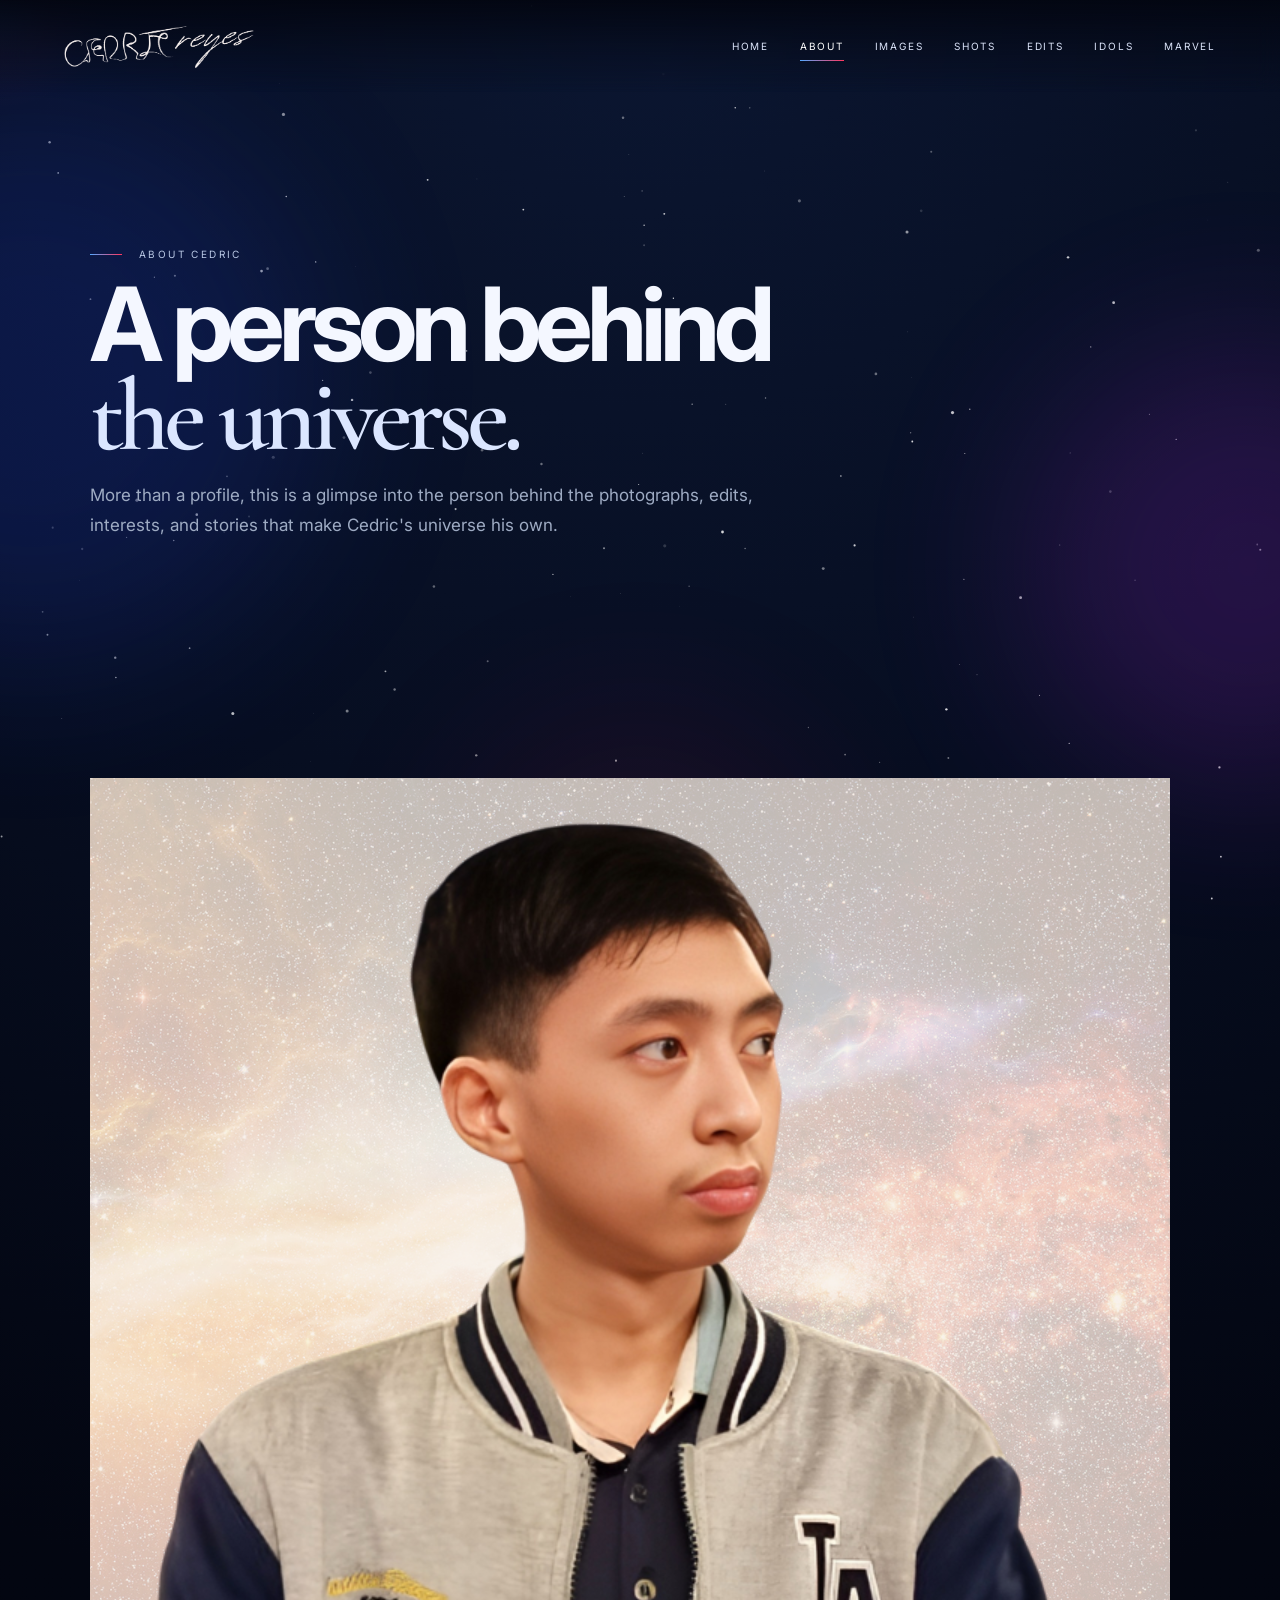
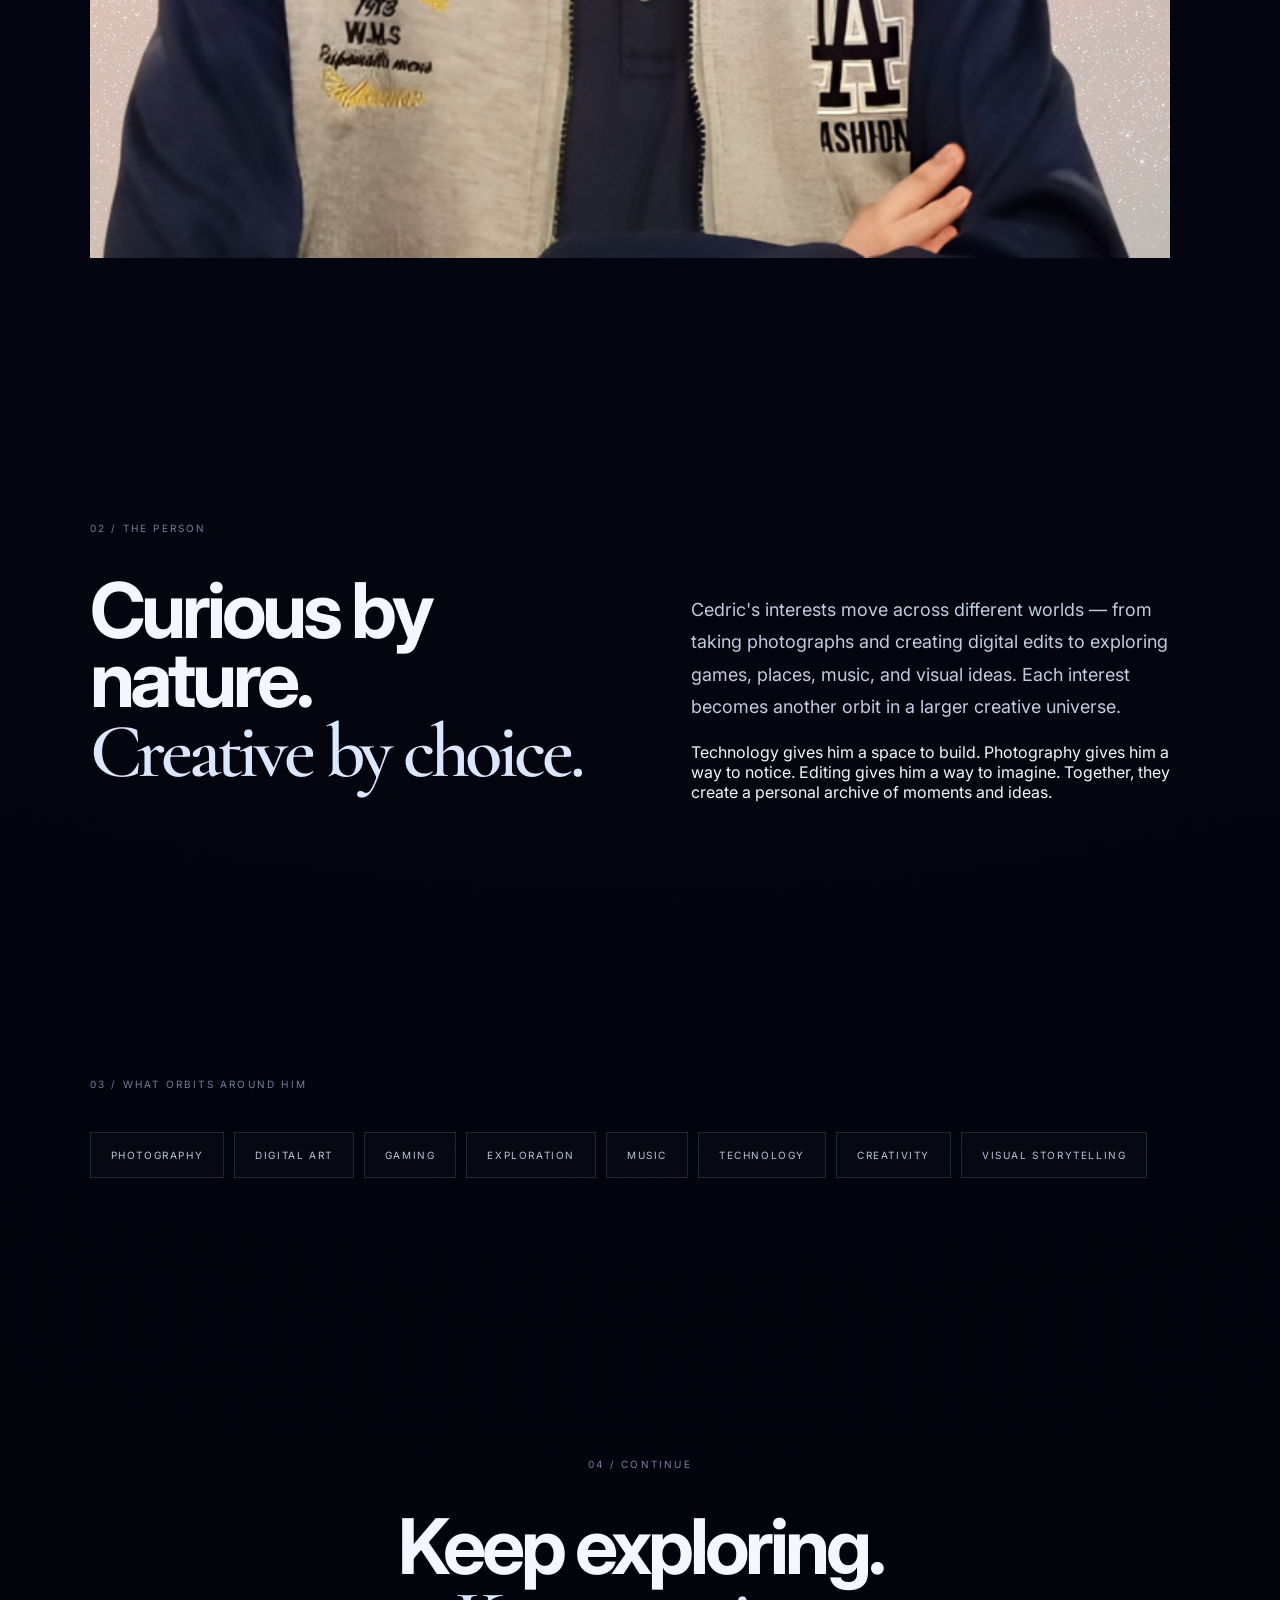
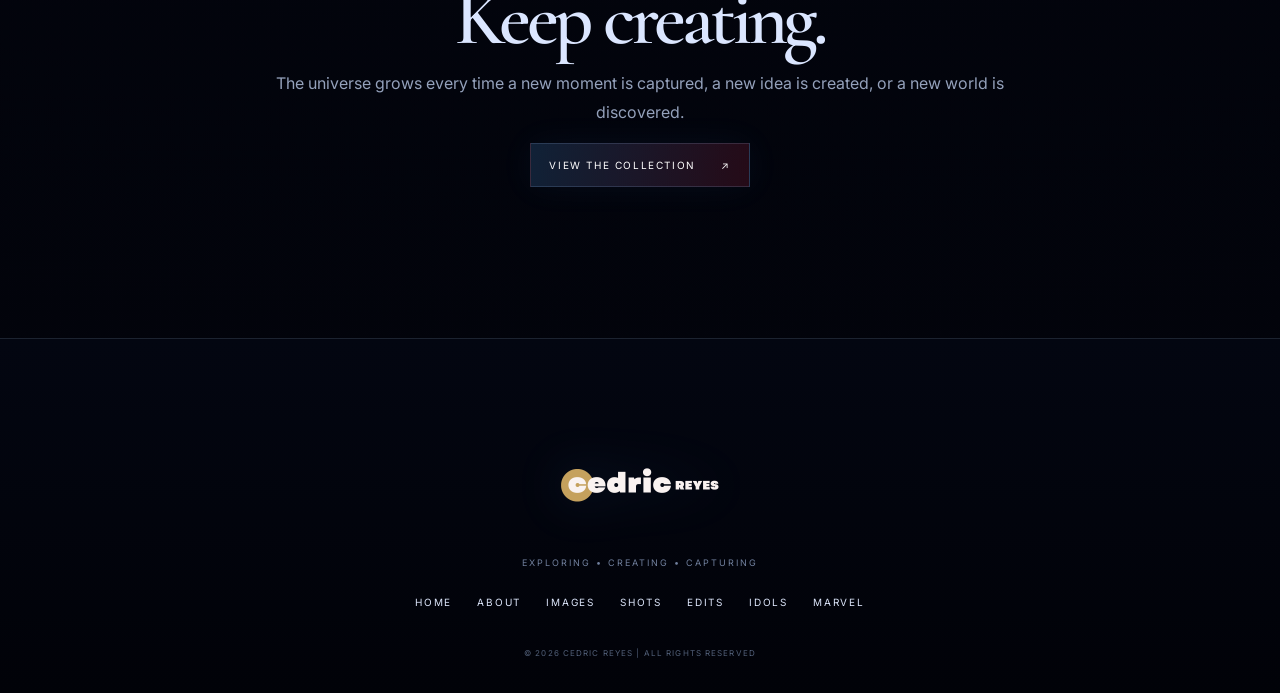
==== commit 359c2460: "correction" ====
--- a/about.html
+++ b/about.html
@@ -1 +1,721 @@
-<!doctype html><html lang="en"><head><meta charset="utf-8"><meta name="viewport" content="width=device-width,initial-scale=1"><meta name="theme-color" content="#050816"><title>About — Cedric Reyes</title><link rel="stylesheet" href="styles.css"></head><body><canvas id="stars"></canvas><div class="nebula nebula-a"></div><div class="nebula nebula-b"></div><div class="nebula nebula-c"></div><div class="cursor-glow"></div><header class="site-header"><a class="brand" href="index.html" aria-label="Cedric Reyes home"><img src="assets/header-logo.svg" alt="Cedric Reyes"></a><button class="menu-toggle" aria-label="Open menu" aria-expanded="false"><span></span><span></span><span></span></button><nav class="nav"><a href="index.html">HOME</a><a href="about.html">ABOUT</a><a href="images.html">IMAGES</a><a href="shots.html">SHOTS</a><a href="edits.html">EDITS</a><a href="idols.html">IDOLS</a><a href="marvel.html">MARVEL</a></nav></header><main><section class="page-shell"><div class="eyebrow"><span></span> 01 / ABOUT</div><h1>About Cedric.</h1><p class="lead">A closer look at the person behind the portfolio — a BSIT student whose interests orbit around technology, photography, editing, gaming, and creative exploration.</p><div class="content-grid"><article class="content-card reveal tilt"><img src="assets/feature.png" alt="Cedric Reyes" data-lightbox><div class="content-card-info"><span>01 / PROFILE</span><h3>CEDRIC REYES</h3><p>A personal universe built around technology, creativity, photography, editing, and exploration.</p></div></article><article class="content-card reveal tilt"><img src="assets/shots/shot-01.png" alt="Photography" data-lightbox><div class="content-card-info"><span>02 / INTEREST</span><h3>PHOTOGRAPHY</h3><p>A collection shaped by curiosity and the habit of capturing places and moments.</p></div></article><article class="content-card reveal tilt"><img src="assets/idols/king-and-queen.png" alt="Creative world" data-lightbox><div class="content-card-info"><span>03 / INSPIRATION</span><h3>WHAT INSPIRES ME</h3><p>Music, visual art, heroes, games, and the worlds that make imagination feel limitless.</p></div></article></div></section></main><footer class="site-footer"><img class="footer-logo" src="assets/footer-logo.svg" alt="Cedric Reyes"><p>EXPLORING • CREATING • CAPTURING</p><div class="footer-nav"><a href="index.html">HOME</a><a href="about.html">ABOUT</a><a href="images.html">IMAGES</a><a href="shots.html">SHOTS</a><a href="edits.html">EDITS</a><a href="idols.html">IDOLS</a><a href="marvel.html">MARVEL</a></div><small>© 2026 CEDRIC REYES | ALL RIGHTS RESERVED</small></footer><div class="lightbox" id="lightbox"><button class="lightbox-close">×</button><img src="" alt=""><div class="lightbox-caption"></div></div><script src="script.js"></script></body></html>+<!doctype html>
+<html lang="en">
+
+<head>
+
+<meta charset="utf-8">
+
+<meta
+  name="viewport"
+  content="width=device-width, initial-scale=1"
+>
+
+<meta
+  name="theme-color"
+  content="#030611"
+>
+
+<title>About — Cedric Reyes</title>
+
+<meta
+  name="description"
+  content="Cedric Reyes — a cosmic portfolio of photography, digital edits, gaming, and creative work."
+>
+
+<link
+  rel="stylesheet"
+  href="styles.css"
+>
+
+</head>
+
+
+<body>
+
+<!-- =====================================================
+     COSMIC BACKGROUND
+===================================================== -->
+
+<canvas id="stars"></canvas>
+
+<div class="nebula nebula-a"></div>
+
+<div class="nebula nebula-b"></div>
+
+<div class="nebula nebula-c"></div>
+
+<div class="cursor-glow"></div>
+
+
+<!-- =====================================================
+     HEADER
+===================================================== -->
+
+<header class="site-header">
+
+  <a
+    class="brand"
+    href="index.html"
+  >
+
+    <img
+      src="assets/HEADER-LOGO.png"
+      alt="Cedric Reyes"
+    >
+
+  </a>
+
+
+  <button
+    class="menu-toggle"
+    aria-label="Open menu"
+    aria-expanded="false"
+  >
+
+    <span></span>
+
+    <span></span>
+
+    <span></span>
+
+  </button>
+
+
+  <nav class="nav">
+
+    <a
+      class=""
+      href="index.html"
+    >
+      HOME
+    </a>
+
+    <a
+      class="active"
+      href="about.html"
+    >
+      ABOUT
+    </a>
+
+    <a
+      class=""
+      href="images.html"
+    >
+      IMAGES
+    </a>
+
+    <a
+      class=""
+      href="shots.html"
+    >
+      SHOTS
+    </a>
+
+    <a
+      class=""
+      href="edits.html"
+    >
+      EDITS
+    </a>
+
+    <a
+      class=""
+      href="idols.html"
+    >
+      IDOLS
+    </a>
+
+    <a
+      class=""
+      href="marvel.html"
+    >
+      MARVEL
+    </a>
+
+  </nav>
+
+</header>
+
+
+<!-- =====================================================
+     MAIN
+===================================================== -->
+
+<main class="inner-page">
+
+
+  <!-- ===================================================
+       PAGE HERO
+  ==================================================== -->
+
+  <section class="page-hero">
+
+    <div class="page-hero-copy reveal">
+
+      <div class="eyebrow">
+
+        <span></span>
+
+        ABOUT CEDRIC
+
+      </div>
+
+
+      <h1>
+
+        A person behind<br>
+
+        <span>
+          the universe.
+        </span>
+
+      </h1>
+
+
+      <p>
+
+        More than a profile, this is a glimpse into the
+        person behind the photographs, edits, interests,
+        and stories that make Cedric's universe his own.
+
+      </p>
+
+    </div>
+
+  </section>
+
+
+
+  <!-- ===================================================
+       PROFILE
+  ==================================================== -->
+
+  <section class="section about-profile">
+
+
+    <!-- =================================================
+         COSMIC PORTRAIT
+    ================================================== -->
+
+    <div class="about-photo reveal">
+
+      <div
+        class="about-photo-frame image-trigger"
+        data-caption="CEDRIC REYES — ABOUT PORTRAIT"
+      >
+
+
+        <!-- MAIN GLOW -->
+
+        <div class="about-photo-glow"></div>
+
+
+        <!-- BLUE ORBIT -->
+
+        <div
+          class="about-photo-orbit about-orbit-blue"
+        ></div>
+
+
+        <!-- RED ORBIT -->
+
+        <div
+          class="about-photo-orbit about-orbit-red"
+        ></div>
+
+
+        <!-- CEDRIC PHOTO -->
+
+        <img
+          src="assets/CEDRIC_MAIN.png"
+          alt="Cedric Reyes"
+        >
+
+
+        <!-- SCANNING LIGHT -->
+
+        <div class="about-photo-scan"></div>
+
+
+      </div>
+
+    </div>
+
+
+
+    <!-- =================================================
+         PROFILE INFORMATION
+    ================================================== -->
+
+    <div class="about-info reveal">
+
+
+      <div class="section-kicker">
+
+        01 / PROFILE
+
+      </div>
+
+
+      <h2>
+
+        CEDRIC<br>
+
+        <span>
+          REYES
+        </span>
+
+      </h2>
+
+
+      <p class="lead">
+
+        A BSIT student from ICCT Cainta, Pasig City,
+        with a creative side shaped by photography,
+        digital editing, gaming, exploration,
+        and curiosity.
+
+      </p>
+
+
+
+      <!-- =================================================
+           FACT GRID
+      ================================================== -->
+
+      <div class="fact-grid">
+
+
+        <div>
+
+          <small>
+            NAME
+          </small>
+
+          <b>
+            CEDRIC REYES
+          </b>
+
+        </div>
+
+
+        <div>
+
+          <small>
+            LOCATION
+          </small>
+
+          <b>
+            PASIG CITY
+          </b>
+
+        </div>
+
+
+        <div>
+
+          <small>
+            COLLEGE
+          </small>
+
+          <b>
+            ICCT CAINTA
+          </b>
+
+        </div>
+
+
+        <div>
+
+          <small>
+            COURSE
+          </small>
+
+          <b>
+            BSIT
+          </b>
+
+        </div>
+
+
+        <div>
+
+          <small>
+            GENDER
+          </small>
+
+          <b>
+            MALE
+          </b>
+
+        </div>
+
+
+        <div>
+
+          <small>
+            AGE
+          </small>
+
+          <b>
+            20 YEARS OLD
+          </b>
+
+        </div>
+
+
+      </div>
+
+    </div>
+
+  </section>
+
+
+
+  <!-- ===================================================
+       THE PERSON
+  ==================================================== -->
+
+  <section class="section about-story">
+
+
+    <div class="section-kicker">
+
+      02 / THE PERSON
+
+    </div>
+
+
+    <div class="split">
+
+
+      <h2 class="reveal">
+
+        Curious by nature.<br>
+
+        <span>
+          Creative by choice.
+        </span>
+
+      </h2>
+
+
+      <div class="reveal">
+
+
+        <p class="lead">
+
+          Cedric's interests move across different worlds
+          — from taking photographs and creating digital
+          edits to exploring games, places, music, and
+          visual ideas. Each interest becomes another
+          orbit in a larger creative universe.
+
+        </p>
+
+
+        <p>
+
+          Technology gives him a space to build.
+          Photography gives him a way to notice.
+          Editing gives him a way to imagine.
+          Together, they create a personal archive
+          of moments and ideas.
+
+        </p>
+
+
+      </div>
+
+    </div>
+
+  </section>
+
+
+
+  <!-- ===================================================
+       INTERESTS
+  ==================================================== -->
+
+  <section class="section about-interests">
+
+
+    <div class="section-kicker">
+
+      03 / WHAT ORBITS AROUND HIM
+
+    </div>
+
+
+    <div class="tag-cloud reveal">
+
+
+      <span>
+        PHOTOGRAPHY
+      </span>
+
+
+      <span>
+        DIGITAL ART
+      </span>
+
+
+      <span>
+        GAMING
+      </span>
+
+
+      <span>
+        EXPLORATION
+      </span>
+
+
+      <span>
+        MUSIC
+      </span>
+
+
+      <span>
+        TECHNOLOGY
+      </span>
+
+
+      <span>
+        CREATIVITY
+      </span>
+
+
+      <span>
+        VISUAL STORYTELLING
+      </span>
+
+
+    </div>
+
+  </section>
+
+
+
+  <!-- ===================================================
+       CLOSING
+  ==================================================== -->
+
+  <section class="section closing">
+
+
+    <div class="closing-inner reveal">
+
+
+      <div class="section-kicker">
+
+        04 / CONTINUE
+
+      </div>
+
+
+      <h2>
+
+        Keep exploring.<br>
+
+        <span>
+          Keep creating.
+        </span>
+
+      </h2>
+
+
+      <p>
+
+        The universe grows every time a new moment is
+        captured, a new idea is created, or a new world
+        is discovered.
+
+      </p>
+
+
+      <a
+        class="btn btn-primary"
+        href="shots.html"
+      >
+
+        VIEW THE COLLECTION
+
+        <span>
+          ↗
+        </span>
+
+      </a>
+
+
+    </div>
+
+  </section>
+
+
+</main>
+
+
+
+<!-- =====================================================
+     FOOTER
+===================================================== -->
+
+<footer class="site-footer">
+
+
+  <div class="footer-orbit"></div>
+
+
+  <img
+    class="footer-logo"
+    src="assets/FOOTER LOGO TRANSPARENT.png"
+    alt="Cedric Reyes"
+  >
+
+
+  <p>
+
+    EXPLORING • CREATING • CAPTURING
+
+  </p>
+
+
+  <!-- FOOTER NAV -->
+
+  <div class="footer-nav">
+
+
+    <a
+      class=""
+      href="index.html"
+    >
+      HOME
+    </a>
+
+
+    <a
+      class=""
+      href="about.html"
+    >
+      ABOUT
+    </a>
+
+
+    <a
+      class=""
+      href="images.html"
+    >
+      IMAGES
+    </a>
+
+
+    <a
+      class=""
+      href="shots.html"
+    >
+      SHOTS
+    </a>
+
+
+    <a
+      class=""
+      href="edits.html"
+    >
+      EDITS
+    </a>
+
+
+    <a
+      class=""
+      href="idols.html"
+    >
+      IDOLS
+    </a>
+
+
+    <a
+      class=""
+      href="marvel.html"
+    >
+      MARVEL
+    </a>
+
+
+  </div>
+
+
+  <small>
+
+    © 2026 CEDRIC REYES | ALL RIGHTS RESERVED
+
+  </small>
+
+
+</footer>
+
+
+
+<!-- =====================================================
+     LIGHTBOX
+===================================================== -->
+
+<div
+  class="lightbox"
+  id="lightbox"
+  aria-hidden="true"
+>
+
+
+  <button
+    class="lightbox-close"
+    aria-label="Close"
+  >
+    ×
+  </button>
+
+
+  <button
+    class="lightbox-prev"
+    aria-label="Previous"
+  >
+    ←
+  </button>
+
+
+  <figure>
+
+
+    <img
+      src=""
+      alt=""
+    >
+
+
+    <figcaption></figcaption>
+
+
+  </figure>
+
+
+  <button
+    class="lightbox-next"
+    aria-label="Next"
+  >
+    →
+  </button>
+
+
+</div>
+
+
+
+<!-- =====================================================
+     JAVASCRIPT
+===================================================== -->
+
+<script src="script.js"></script>
+
+
+</body>
+
+</html>
--- a/styles.css
+++ b/styles.css
@@ -1,2011 +1,18 @@
+
 @import url('https://fonts.googleapis.com/css2?family=Cormorant+Garamond:wght@500;600;700&family=Inter:wght@400;500;600;700;800&display=swap');
-
-/* =========================================================
-   CEDRIC REYES — COSMIC PORTFOLIO
-   MASTER STYLESHEET
-   ========================================================= */
-
-:root {
-    --bg: #030611;
-    --bg2: #071229;
-    --text: #f4f7ff;
-    --muted: #aeb9d2;
-    --line: rgba(170, 204, 255, 0.16);
-
-    --blue: #54a9ff;
-    --cyan: #74e5ff;
-    --purple: #9f7cff;
-    --gold: #c9a15b;
-
-    --shadow-blue: rgba(84, 169, 255, 0.25);
-    --shadow-cyan: rgba(116, 229, 255, 0.25);
-}
-
-/* =========================================================
-   RESET
-   ========================================================= */
-
-* {
-    box-sizing: border-box;
-}
-
-html {
-    scroll-behavior: smooth;
-}
-
-body {
-    margin: 0;
-    background:
-        radial-gradient(
-            circle at 50% 0%,
-            #0c1e42 0%,
-            #050916 38%,
-            #02040b 100%
-        );
-    color: var(--text);
-    font-family: Inter, Arial, sans-serif;
-    overflow-x: hidden;
-}
-
-img {
-    max-width: 100%;
-}
-
-a {
-    color: inherit;
-    text-decoration: none;
-}
-
-button {
-    font: inherit;
-}
-
-::selection {
-    background: rgba(116, 229, 255, 0.25);
-    color: #fff;
-}
-
-/* =========================================================
-   COSMIC BACKGROUND
-   ========================================================= */
-
-#stars {
-    position: fixed;
-    inset: 0;
-    width: 100%;
-    height: 100%;
-    z-index: -4;
-    pointer-events: none;
-}
-
-.nebula {
-    position: fixed;
-    border-radius: 50%;
-    filter: blur(70px);
-    opacity: 0.22;
-    z-index: -3;
-    pointer-events: none;
-    animation: nebulaFloat 15s ease-in-out infinite alternate;
-}
-
-.nebula-a {
-    width: 55vw;
-    height: 55vw;
-    left: -18vw;
-    top: 10vh;
-    background: #1b7bff;
-}
-
-.nebula-b {
-    width: 45vw;
-    height: 45vw;
-    right: -12vw;
-    top: 35vh;
-    background: #7136e9;
-    animation-delay: -5s;
-}
-
-.nebula-c {
-    width: 35vw;
-    height: 35vw;
-    left: 34vw;
-    bottom: -18vw;
-    background: #00b7d7;
-    animation-delay: -9s;
-}
-
-@keyframes nebulaFloat {
-    0% {
-        transform: translate3d(0, 0, 0) scale(1);
-    }
-
-    100% {
-        transform: translate3d(25px, -20px, 0) scale(1.08);
-    }
-}
-
-.cursor-glow {
-    position: fixed;
-    width: 280px;
-    height: 280px;
-    border-radius: 50%;
-    background:
-        radial-gradient(
-            circle,
-            rgba(88, 170, 255, 0.13),
-            transparent 68%
-        );
-    pointer-events: none;
-    transform: translate(-50%, -50%);
-    z-index: 10;
-    mix-blend-mode: screen;
-}
-
-/* =========================================================
-   HEADER
-   ========================================================= */
-
-.site-header {
-    position: fixed;
-    top: 0;
-    left: 0;
-    right: 0;
-
-    height: 88px;
-    padding: 15px 5vw;
-
-    display: flex;
-    align-items: center;
-    justify-content: space-between;
-
-    z-index: 20;
-
-    background:
-        linear-gradient(
-            180deg,
-            rgba(2, 5, 15, 0.88),
-            rgba(2, 5, 15, 0.16)
-        );
-
-    backdrop-filter: blur(14px);
-
-    border-bottom: 1px solid rgba(180, 210, 255, 0.08);
-}
-
-.brand img {
-    display: block;
-    width: 155px;
-    height: auto;
-    max-height: 58px;
-    object-fit: contain;
-    object-position: left center;
-    filter: drop-shadow(0 0 15px rgba(116, 229, 255, 0.12));
-}
-
-.nav {
-    display: flex;
-    gap: 28px;
-    align-items: center;
-}
-
-.nav a {
-    font-size: 11px;
-    font-weight: 800;
-    letter-spacing: 0.18em;
-    color: #dce5f7;
-    position: relative;
-    padding: 10px 0;
-}
-
-.nav a::after {
-    content: "";
-    position: absolute;
-    left: 0;
-    right: 100%;
-    bottom: 3px;
-    height: 2px;
-    background: var(--cyan);
-    box-shadow: 0 0 10px var(--cyan);
-    transition: 0.35s;
-}
-
-.nav a:hover::after,
-.nav a.active::after {
-    right: 0;
-}
-
-.menu-toggle {
-    display: none;
-    background: none;
-    border: 0;
-    cursor: pointer;
-}
-
-.menu-toggle span {
-    display: block;
-    width: 25px;
-    height: 2px;
-    background: white;
-    margin: 5px;
-    transition: 0.3s;
-}
-
-/* =========================================================
-   HERO
-   ========================================================= */
-
-.hero {
-    min-height: 100svh;
-    position: relative;
-
-    display: grid;
-    place-items: center;
-
-    padding: 140px 6vw 80px;
-    overflow: hidden;
-
-    background:
-        linear-gradient(
-            180deg,
-            rgba(0, 0, 0, 0.12),
-            rgba(2, 5, 14, 0.72)
-        );
-}
-
-.hero::before {
-    content: "";
-    position: absolute;
-    inset: 12%;
-
-    border: 1px solid rgba(130, 180, 255, 0.08);
-    border-radius: 50%;
-
-    transform: scaleX(1.6);
-    opacity: 0.6;
-}
-
-.hero-content {
-    max-width: 950px;
-    text-align: center;
-    position: relative;
-    z-index: 2;
-}
-.eyebrow,
-.section-kicker {
-    font-size: 10px;
-    letter-spacing: 0.26em;
-    font-weight: 800;
-}
-
-.section-kicker {
-    margin-bottom: 30px;
-}
-
-.eyebrow {
-    display: inline-flex;
-    gap: 10px;
-    align-items: center;
-
-    border: 1px solid var(--line);
-    padding: 10px 14px;
-    border-radius: 99px;
-
-    background: rgba(7, 16, 38, 0.5);
-}
-
-.eyebrow span {
-    width: 6px;
-    height: 6px;
-    border-radius: 50%;
-
-    background: var(--cyan);
-    box-shadow: 0 0 15px var(--cyan);
-
-    animation: pulseDot 1.8s ease-in-out infinite;
-}
-
-@keyframes pulseDot {
-    0%,
-    100% {
-        transform: scale(1);
-        opacity: 0.7;
-    }
-
-    50% {
-        transform: scale(1.7);
-        opacity: 1;
-    }
-}
-
-.hero-logo {
-    width: min(700px, 85vw);
-    height: auto;
-    display: block;
-    margin: 34px auto 24px;
-
-    filter:
-        drop-shadow(0 0 18px rgba(116, 229, 255, 0.18));
-}
-
-.hero h1 {
-    font-size: clamp(42px, 7vw, 88px);
-    line-height: 0.96;
-    letter-spacing: -0.055em;
-    margin: 0;
-    font-weight: 800;
-}
-
-.hero h1 em,
-.page-hero h1 span,
-.split h2 span,
-.feature-copy h2 span,
-.closing h2 span {
-    font-family: "Cormorant Garamond", serif;
-    font-weight: 600;
-    font-style: italic;
-    color: #9fd8ff;
-}
-
-.hero p {
-    max-width: 650px;
-    margin: 25px auto;
-    color: var(--muted);
-    line-height: 1.8;
-    font-size: 14px;
-}
-
-.hero-actions {
-    display: flex;
-    justify-content: center;
-    gap: 12px;
-    margin-top: 28px;
-}
-
-.btn {
-    display: inline-flex;
-    align-items: center;
-    gap: 18px;
-
-    padding: 15px 20px;
-    border-radius: 2px;
-
-    font-size: 10px;
-    font-weight: 800;
-    letter-spacing: 0.16em;
-
-    transition: 0.3s;
-}
-
-.btn-primary {
-    background: #eaf4ff;
-    color: #071020;
-}
-
-.btn-primary:hover {
-    transform: translateY(-3px);
-    box-shadow: 0 12px 40px rgba(87, 171, 255, 0.28);
-}
-
-.btn-ghost {
-    border: 1px solid var(--line);
-    background: rgba(255, 255, 255, 0.02);
-}
-
-.btn-ghost:hover {
-    background: rgba(255, 255, 255, 0.08);
-}
-
-.scroll-cue {
-    position: absolute;
-    bottom: 28px;
-
-    font-size: 9px;
-    letter-spacing: 0.25em;
-    color: #8090ad;
-}
-
-.scroll-cue span {
-    margin-left: 10px;
-    color: var(--cyan);
-}
-
-.hero-orbit {
-    position: absolute;
-    border: 1px solid rgba(105, 183, 255, 0.12);
-    border-radius: 50%;
-    pointer-events: none;
-}
-
-.hero-orbit.orbit-1 {
-    width: 65vw;
-    height: 25vw;
-    transform: rotate(-15deg);
-}
-
-.hero-orbit.orbit-2 {
-    width: 78vw;
-    height: 38vw;
-    transform: rotate(25deg);
-}
-
-/* =========================================================
-   SECTIONS
-   ========================================================= */
-
-.section {
-    width: min(1180px, 88vw);
-    margin: 0 auto;
-    padding: 120px 0;
-}
-
-.intro {
-    padding-top: 150px;
-}
-
-.split {
-    display: grid;
-    grid-template-columns: 1fr 1fr;
-    gap: 10vw;
-    align-items: end;
-    margin-top: 25px;
-}
-
-.split h2,
-.feature-copy h2,
-.closing h2 {
-    font-size: clamp(44px, 6vw, 78px);
-    line-height: 0.94;
-    letter-spacing: -0.055em;
-    margin: 0;
-}
-
-.lead,
-.feature-copy > p,
-.closing p {
-    color: var(--muted);
-    line-height: 1.9;
-    font-size: 14px;
-}
-
-.text-link {
-    display: inline-block;
-    margin-top: 24px;
-    padding-bottom: 8px;
-
-    border-bottom: 1px solid #6cb9ff;
-
-    font-size: 10px;
-    font-weight: 800;
-    letter-spacing: 0.18em;
-}
-
-.text-link span {
-    margin-left: 18px;
-}
-
-/* =========================================================
-   INTEREST CARDS
-   ========================================================= */
-
-.interest-grid {
-    display: grid;
-    grid-template-columns: repeat(4, 1fr);
-    gap: 14px;
-    margin-top: 35px;
-}
-
-.interest-card {
-    min-height: 340px;
-
-    border: 1px solid var(--line);
-
-    background:
-        linear-gradient(
-            145deg,
-            rgba(16, 31, 65, 0.65),
-            rgba(4, 8, 21, 0.7)
-        );
-
-    padding: 26px;
-
-    position: relative;
-    overflow: hidden;
-
-    transition:
-        transform 0.4s ease,
-        border-color 0.4s ease,
-        box-shadow 0.4s ease;
-}
-
-.interest-card:hover {
-    transform: translateY(-8px);
-    border-color: rgba(116, 229, 255, 0.3);
-    box-shadow: 0 20px 60px rgba(31, 107, 201, 0.14);
-}
-
-.interest-card::before {
-    content: "";
-    position: absolute;
-    inset: auto -30% -45% -30%;
-
-    height: 65%;
-
-    background:
-        radial-gradient(
-            circle,
-            rgba(61, 149, 255, 0.16),
-            transparent 65%
-        );
-}
-
-.interest-card > span {
-    font-size: 9px;
-    color: #6f84aa;
-    letter-spacing: 0.18em;
-}
-
-.interest-card h3 {
-    font-size: 18px;
-    letter-spacing: 0.08em;
-    margin-top: 155px;
-}
-
-.interest-card p {
-    font-size: 12px;
-    color: var(--muted);
-    line-height: 1.6;
-}
-
-.planet {
-    position: absolute;
-
-    width: 105px;
-    height: 105px;
-
-    border-radius: 50%;
-
-    top: 30px;
-    right: 25px;
-
-    box-shadow:
-        inset -16px -14px 30px rgba(0, 0, 0, 0.45),
-        0 0 50px rgba(80, 180, 255, 0.18);
-}
-
-.planet-blue {
-    background:
-        radial-gradient(
-            circle at 30% 25%,
-            #b7eaff,
-            #2f83d8 42%,
-            #08214c
-        );
-}
-
-.planet-purple {
-    background:
-        radial-gradient(
-            circle at 35% 25%,
-            #e3ccff,
-            #7445dc 43%,
-            #1a103e
-        );
-}
-
-.planet-cyan {
-    background:
-        radial-gradient(
-            circle at 32% 25%,
-            #d0ffff,
-            #3fc8df 43%,
-            #073a50
-        );
-}
-
-.planet-gold {
-    background:
-        radial-gradient(
-            circle at 30% 25%,
-            #fff2bf,
-            #b88a3e 45%,
-            #3a2410
-        );
-}
-
-/* =========================================================
-   FEATURE SECTION
-   ========================================================= */
-
-.feature-wrap {
-    display: grid;
-    grid-template-columns: 0.9fr 1.1fr;
-
-    gap: 8vw;
-    align-items: center;
-
-    margin-top: 30px;
-}
-
-.feature-copy .eyebrow {
-    margin-bottom: 22px;
-}
-
-.feature-image {
-    position: relative;
-
-    border: 1px solid var(--line);
-    padding: 12px;
-
-    background: rgba(255, 255, 255, 0.02);
-}
-
-.feature-image img {
-    display: block;
-    width: 100%;
-    aspect-ratio: 1 / 1;
-
-    object-fit: cover;
-
-    filter: saturate(0.9) contrast(1.05);
-}
-
-.image-label {
-    position: absolute;
-
-    left: 28px;
-    bottom: 28px;
-
-    padding: 9px 12px;
-
-    background: rgba(2, 5, 14, 0.76);
-    border: 1px solid var(--line);
-
-    font-size: 9px;
-    letter-spacing: 0.2em;
-}
-
-/* =========================================================
-   MARQUEE
-   ========================================================= */
-
-.marquee {
-    display: flex;
-    overflow: hidden;
-
-    border-top: 1px solid var(--line);
-    border-bottom: 1px solid var(--line);
-
-    padding: 17px 0;
-
-    white-space: nowrap;
-
-    color: #9db0d4;
-
-    font-size: 10px;
-    font-weight: 800;
-    letter-spacing: 0.25em;
-}
-
-.marquee div {
-    flex: 0 0 auto;
-
-    animation: marquee 26s linear infinite;
-
-    padding-right: 2rem;
-}
-
-@keyframes marquee {
-    to {
-        transform: translateX(-100%);
-    }
-}
-
-/* =========================================================
-   CLOSING
-   ========================================================= */
-
-.closing {
-    text-align: center;
-    padding-bottom: 150px;
-}
-
-.closing-inner {
-    border: 1px solid var(--line);
-
-    padding: 90px 7vw;
-
-    background:
-        radial-gradient(
-            circle at center,
-            rgba(31, 72, 145, 0.24),
-            rgba(3, 6, 17, 0.6)
-        );
-
-    position: relative;
-    overflow: hidden;
-}
-
-.closing-inner::after {
-    content: "";
-
-    position: absolute;
-
-    width: 300px;
-    height: 300px;
-
-    border: 1px solid rgba(116, 229, 255, 0.12);
-
-    border-radius: 50%;
-
-    right: -120px;
-    bottom: -170px;
-}
-
-/* =========================================================
-   INNER PAGES
-   ========================================================= */
-
-.inner-page {
-    padding-top: 88px;
-}
-
-.page-hero {
-    width: min(1180px, 88vw);
-    margin: 0 auto;
-    padding: 130px 0 70px;
-}
-
-.page-hero h1 {
-    font-size: clamp(62px, 9vw, 130px);
-    line-height: 0.82;
-    letter-spacing: -0.065em;
-    margin: 25px 0;
-}
-
-.page-hero p {
-    max-width: 600px;
-    color: var(--muted);
-    line-height: 1.8;
-}
-
-/* =========================================================
-   PROFILE CARD
-   ========================================================= */
-
-.profile-card {
-    min-height: 390px;
-
-    border: 1px solid var(--line);
-
-    background:
-        linear-gradient(
-            135deg,
-            rgba(18, 38, 80, 0.62),
-            rgba(4, 7, 18, 0.7)
-        );
-
-    padding: 55px;
-
-    position: relative;
-    overflow: hidden;
-}
-
-.profile-card h2 {
-    font-size: clamp(50px, 8vw, 100px);
-    line-height: 0.8;
-    margin: 20px 0;
-}
-
-.profile-card h2 span {
-    font-family: "Cormorant Garamond";
-    font-style: italic;
-    color: #9fd8ff;
-}
-
-.profile-card p {
-    color: var(--muted);
-    line-height: 1.9;
-    font-size: 12px;
-    letter-spacing: 0.08em;
-}
-
-.profile-ring {
-    position: absolute;
-
-    width: 520px;
-    height: 520px;
-
-    border: 1px solid rgba(95, 177, 255, 0.14);
-    border-radius: 50%;
-
-    right: -130px;
-    top: -90px;
-
-    box-shadow: 0 0 80px rgba(45, 129, 255, 0.1);
-}
-
-/* =========================================================
-   INTERGALACTIC CEDRIC PORTRAIT
-   ========================================================= */
-
-.intergalactic-portrait {
-    width: min(560px, 100%);
-    aspect-ratio: 1 / 1;
-
-    position: relative;
-
-    display: grid;
-    place-items: center;
-
-    margin: 0 auto;
-
-    perspective: 1200px;
-}
-
-/* Main glow behind portrait */
-
-.portrait-glow {
-    position: absolute;
-
-    width: 78%;
-    height: 78%;
-
-    border-radius: 50%;
-
-    background:
-        radial-gradient(
-            circle,
-            rgba(80, 170, 255, 0.35) 0%,
-            rgba(91, 85, 255, 0.2) 35%,
-            rgba(0, 0, 0, 0) 72%
-        );
-
-    filter: blur(30px);
-
-    animation: portraitGlow 4s ease-in-out infinite alternate;
-}
-
-@keyframes portraitGlow {
-    0% {
-        transform: scale(0.92);
-        opacity: 0.65;
-    }
-
-    100% {
-        transform: scale(1.08);
-        opacity: 1;
-    }
-}
-
-/* Portrait image */
-
-.portrait-image {
-    position: relative;
-
-    width: 54%;
-    aspect-ratio: 1 / 1;
-
-    border-radius: 50%;
-
-    padding: 5px;
-
-    background:
-        linear-gradient(
-            135deg,
-            rgba(116, 229, 255, 0.9),
-            rgba(84, 169, 255, 0.2),
-            rgba(159, 124, 255, 0.9)
-        );
-
-    box-shadow:
-        0 0 30px rgba(84, 169, 255, 0.3),
-        0 0 90px rgba(84, 169, 255, 0.15);
-
-    z-index: 5;
-
-    animation: portraitFloat 6s ease-in-out infinite;
-}
-
-.portrait-image::before {
-    content: "";
-
-    position: absolute;
-    inset: -8px;
-
-    border-radius: 50%;
-
-    border: 1px solid rgba(116, 229, 255, 0.28);
-
-    box-shadow:
-        0 0 25px rgba(116, 229, 255, 0.2);
-
-    pointer-events: none;
-}
-
-.portrait-image img {
-    width: 100%;
-    height: 100%;
-
-    display: block;
-
-    border-radius: 50%;
-
-    object-fit: cover;
-
-    object-position: center;
-
-    background: #050a18;
-
-    border: 2px solid rgba(3, 6, 17, 0.9);
-
-    filter:
-        saturate(1.05)
-        contrast(1.05)
-        brightness(1.03);
-}
-
-@keyframes portraitFloat {
-    0%,
-    100% {
-        transform: translateY(0) scale(1);
-    }
-
-    50% {
-        transform: translateY(-10px) scale(1.015);
-    }
-}
-
-/* =========================================================
-   PORTRAIT RINGS
-   ========================================================= */
-
-.portrait-ring {
-    position: absolute;
-
-    border-radius: 50%;
-
-    pointer-events: none;
-
-    z-index: 2;
-}
-
-.ring-main {
-    width: 72%;
-    height: 72%;
-
-    border:
-        1px solid rgba(116, 229, 255, 0.38);
-
-    box-shadow:
-        0 0 30px rgba(84, 169, 255, 0.1);
-
-    animation: ringSpin 18s linear infinite;
-}
-
-.ring-main::before,
-.ring-main::after {
-    content: "";
-
-    position: absolute;
-
-    border-radius: 50%;
-}
-
-.ring-main::before {
-    inset: 8%;
-
-    border:
-        1px dashed rgba(159, 124, 255, 0.35);
-}
-
-.ring-main::after {
-    width: 10px;
-    height: 10px;
-
-    top: -5px;
-    left: 50%;
-
-    transform: translateX(-50%);
-
-    background: var(--cyan);
-
-    box-shadow:
-        0 0 12px var(--cyan),
-        0 0 30px var(--cyan);
-}
-
-.ring-inner {
-    width: 62%;
-    height: 62%;
-
-    border:
-        1px solid rgba(159, 124, 255, 0.28);
-
-    animation:
-        ringSpinReverse
-        12s
-        linear
-        infinite;
-}
-
-.ring-inner::before {
-    content: "";
-
-    position: absolute;
-
-    width: 7px;
-    height: 7px;
-
-    right: 8%;
-    top: 14%;
-
-    border-radius: 50%;
-
-    background: #a87cff;
-
-    box-shadow:
-        0 0 12px #a87cff,
-        0 0 28px #8d61ff;
-}
-
-@keyframes ringSpin {
-    from {
-        transform: rotate(0deg);
-    }
-
-    to {
-        transform: rotate(360deg);
-    }
-}
-
-@keyframes ringSpinReverse {
-    from {
-        transform: rotate(360deg);
-    }
-
-    to {
-        transform: rotate(0deg);
-    }
-}
-
-/* =========================================================
-   ORBITING PLANETS
-   ========================================================= */
-
-.orbit {
-    position: absolute;
-
-    border: 1px solid rgba(105, 183, 255, 0.15);
-
-    border-radius: 50%;
-
-    pointer-events: none;
-
-    z-index: 3;
-}
-
-.orbit-1 {
-    width: 82%;
-    height: 34%;
-
-    transform: rotate(-18deg);
-
-    animation:
-        orbitRotate1
-        12s
-        linear
-        infinite;
-}
-
-.orbit-2 {
-    width: 94%;
-    height: 45%;
-
-    transform: rotate(28deg);
-
-    animation:
-        orbitRotate2
-        17s
-        linear
-        infinite;
-}
-
-.orbit-3 {
-    width: 70%;
-    height: 80%;
-
-    transform: rotate(58deg);
-
-    animation:
-        orbitRotate3
-        20s
-        linear
-        infinite;
-}
-
-.orbit-4 {
-    width: 58%;
-    height: 92%;
-
-    transform: rotate(-52deg);
-
-    animation:
-        orbitRotate4
-        25s
-        linear
-        infinite;
-}
-
-@keyframes orbitRotate1 {
-    from {
-        transform: rotate(-18deg) rotate(0deg);
-    }
-
-    to {
-        transform: rotate(-18deg) rotate(360deg);
-    }
-}
-
-@keyframes orbitRotate2 {
-    from {
-        transform: rotate(28deg) rotate(360deg);
-    }
-
-    to {
-        transform: rotate(28deg) rotate(0deg);
-    }
-}
-
-@keyframes orbitRotate3 {
-    from {
-        transform: rotate(58deg) rotate(0deg);
-    }
-
-    to {
-        transform: rotate(58deg) rotate(360deg);
-    }
-}
-
-@keyframes orbitRotate4 {
-    from {
-        transform: rotate(-52deg) rotate(360deg);
-    }
-
-    to {
-        transform: rotate(-52deg) rotate(0deg);
-    }
-}
-
-/* Planet objects inside orbit */
-
-.orbit .planet {
-    position: absolute;
-
-    width: 18px;
-    height: 18px;
-
-    padding: 0;
-
-    border-radius: 50%;
-
-    top: 50%;
-    left: -9px;
-
-    margin-top: -9px;
-
-    box-shadow:
-        0 0 10px rgba(116, 229, 255, 0.9),
-        0 0 25px rgba(84, 169, 255, 0.55);
-
-    z-index: 4;
-}
-
-.orbit .planet::after {
-    content: "";
-
-    position: absolute;
-
-    inset: 4px;
-
-    border-radius: 50%;
-
-    background: rgba(255, 255, 255, 0.8);
-
-    filter: blur(1px);
-}
-
-.planet-1 {
-    background:
-        radial-gradient(
-            circle at 30% 25%,
-            #e8ffff,
-            #46c9ff 45%,
-            #1763d5
-        );
-}
-
-.planet-2 {
-    background:
-        radial-gradient(
-            circle at 30% 25%,
-            #f0dcff,
-            #9d62ff 45%,
-            #4920a4
-        );
-}
-
-.planet-3 {
-    background:
-        radial-gradient(
-            circle at 30% 25%,
-            #ffffff,
-            #67dce8 45%,
-            #087c99
-        );
-}
-
-.planet-4 {
-    background:
-        radial-gradient(
-            circle at 30% 25%,
-            #fff3c4,
-            #d4a84f 45%,
-            #6a3f0b
-        );
-}
-
-/* =========================================================
-   PROFILE INFORMATION
-   ========================================================= */
-
-.profile-info {
-    position: relative;
-    z-index: 5;
-}
-
-.profile-info h2 {
-    font-size: clamp(45px, 7vw, 85px);
-    line-height: 0.85;
-    margin: 20px 0 25px;
-
-    letter-spacing: -0.05em;
-}
-
-.profile-info h2 span {
-    font-family: "Cormorant Garamond", serif;
-    font-style: italic;
-    color: #9fd8ff;
-}
-
-.profile-details {
-    display: grid;
-    grid-template-columns: repeat(2, minmax(120px, 1fr));
-    gap: 18px;
-    margin-top: 25px;
-}
-
-.profile-detail {
-    border-left: 1px solid rgba(116, 229, 255, 0.3);
-    padding-left: 14px;
-}
-
-.profile-detail small {
-    display: block;
-
-    color: #7084a9;
-
-    font-size: 8px;
-    letter-spacing: 0.2em;
-    font-weight: 800;
-
-    margin-bottom: 6px;
-}
-
-.profile-detail strong {
-    color: #e8efff;
-
-    font-size: 11px;
-
-    line-height: 1.5;
-}
-
-/* =========================================================
-   FAVORITES
-   ========================================================= */
-
-.favorites-grid {
-    display: grid;
-    grid-template-columns: repeat(4, 1fr);
-    gap: 12px;
-    margin-top: 35px;
-}
-
-.favorite {
-    border: 1px solid var(--line);
-
-    padding: 27px;
-
-    min-height: 235px;
-
-    background: rgba(7, 15, 34, 0.58);
-
-    transition:
-        0.35s;
-}
-
-.favorite:hover {
-    background: rgba(18, 37, 74, 0.65);
-    transform: translateY(-5px);
-    border-color: rgba(116, 229, 255, 0.28);
-}
-
-.favorite b {
-    font-size: 9px;
-    letter-spacing: 0.2em;
-    color: #7590bc;
-}
-
-.favorite h3 {
-    font-size: 28px;
-    line-height: 0.95;
-    margin: 55px 0 14px;
-}
-
-.favorite h3 span {
-    font-family: "Cormorant Garamond";
-    font-style: italic;
-    color: #9fd8ff;
-}
-
-.favorite p {
-    font-size: 11px;
-    line-height: 1.7;
-    color: var(--muted);
-}
-
-/* =========================================================
-   PHOTOGRAPHY TIMELINE
-   ========================================================= */
-
-.timeline {
-    margin-top: 40px;
-
-    border-left:
-        1px solid rgba(104, 178, 255, 0.25);
-}
-
-.timeline-item {
-    display: grid;
-
-    grid-template-columns: 100px 1fr;
-
-    gap: 30px;
-
-    padding: 30px 0 30px 30px;
-
-    border-bottom: 1px solid var(--line);
-
-    transition: background 0.3s ease;
-}
-
-.timeline-item:hover {
-    background: rgba(50, 110, 190, 0.05);
-}
-
-.timeline-item > span {
-    font-family: "Cormorant Garamond";
-
-    font-size: 28px;
-
-    color: #9fd8ff;
-}
-
-.timeline-item h3 {
-    margin: 0 0 8px;
-
-    font-size: 14px;
-    letter-spacing: 0.12em;
-}
-
-.timeline-item p {
-    margin: 0;
-
-    color: var(--muted);
-
-    font-size: 13px;
-    line-height: 1.7;
-}
-
-/* =========================================================
-   GALLERY
-   ========================================================= */
-
-.gallery-heading {
-    padding-bottom: 20px;
-}
-
-.gallery-section {
-    padding-top: 20px;
-}
-
-.gallery {
-    display: grid;
-
-    grid-template-columns: repeat(3, 1fr);
-
-    gap: 15px;
-}
-
-.gallery-item {
-    margin: 0;
-
-    border: 1px solid var(--line);
-
-    padding: 10px;
-
-    background: rgba(8, 14, 30, 0.6);
-
-    cursor: pointer;
-
-    overflow: hidden;
-
-    transition:
-        transform 0.4s ease,
-        border-color 0.4s ease;
-}
-
-.gallery-item:hover {
-    transform: translateY(-6px);
-    border-color: rgba(116, 229, 255, 0.3);
-}
-
-.gallery-item img {
-    width: 100%;
-
-    display: block;
-
-    aspect-ratio: 1 / 1;
-
-    object-fit: cover;
-
-    transition:
-        transform 0.7s cubic-bezier(0.2, 0.8, 0.2, 1),
-        filter 0.5s;
-}
-
-.gallery-item:hover img {
-    transform: scale(1.045);
-
-    filter:
-        saturate(1.1)
-        brightness(1.08);
-}
-
-.gallery-item figcaption {
-    font-size: 9px;
-
-    letter-spacing: 0.18em;
-
-    color: #8395b5;
-
-    padding: 14px 6px 5px;
-}
-
-/* =========================================================
-   FOOTER
-   ========================================================= */
-
-.site-footer {
-    min-height: 330px;
-
-    border-top: 1px solid var(--line);
-
-    padding: 65px 6vw 35px;
-
-    text-align: center;
-
-    background:
-        radial-gradient(
-            circle at 50% 0,
-            rgba(28, 65, 126, 0.3),
-            rgba(2, 4, 11, 0.92) 62%
-        );
-
-    position: relative;
-    overflow: hidden;
-}
-
-.site-footer::before {
-    content: "";
-
-    position: absolute;
-
-    width: 500px;
-    height: 500px;
-
-    left: 50%;
-    top: -420px;
-
-    transform: translateX(-50%);
-
-    border-radius: 50%;
-
-    border: 1px solid rgba(116, 229, 255, 0.08);
-
-    box-shadow:
-        0 0 100px rgba(84, 169, 255, 0.08);
-}
-
-.footer-logo {
-    width: min(360px, 72vw);
-
-    height: auto;
-
-    display: block;
-
-    margin: 0 auto 15px;
-
-    filter:
-        drop-shadow(
-            0 0 22px rgba(201, 161, 91, 0.12)
-        );
-}
-
-.site-footer p {
-    font-size: 9px;
-
-    letter-spacing: 0.28em;
-
-    color: #8ea2c6;
-}
-
-.footer-nav {
-    display: flex;
-
-    justify-content: center;
-
-    gap: 24px;
-
-    margin: 28px 0;
-}
-
-.footer-nav a {
-    font-size: 9px;
-
-    letter-spacing: 0.18em;
-
-    color: #b7c4dc;
-
-    transition:
-        color 0.3s ease,
-        text-shadow 0.3s ease;
-}
-
-.footer-nav a:hover {
-    color: var(--cyan);
-
-    text-shadow:
-        0 0 12px rgba(116, 229, 255, 0.6);
-}
-
-.site-footer small {
-    font-size: 8px;
-
-    letter-spacing: 0.15em;
-
-    color: #63728e;
-}
-
-/* =========================================================
-   LIGHTBOX
-   ========================================================= */
-
-.lightbox {
-    position: fixed;
-    inset: 0;
-
-    background: rgba(0, 2, 9, 0.94);
-
-    backdrop-filter: blur(18px);
-
-    display: none;
-
-    align-items: center;
-    justify-content: center;
-
-    z-index: 50;
-
-    padding: 50px;
-}
-
-.lightbox.open {
-    display: flex;
-}
-
-.lightbox img {
-    max-width: 92vw;
-    max-height: 86vh;
-
-    object-fit: contain;
-
-    border: 1px solid var(--line);
-
-    box-shadow:
-        0 0 80px rgba(50, 145, 255, 0.14);
-}
-
-.lightbox-close {
-    position: absolute;
-
-    right: 25px;
-    top: 20px;
-
-    background: none;
-    border: 0;
-
-    color: white;
-
-    font-size: 40px;
-
-    cursor: pointer;
-
-    z-index: 5;
-}
-
-.lightbox-caption {
-    position: absolute;
-
-    bottom: 22px;
-
-    left: 0;
-    right: 0;
-
-    text-align: center;
-
-    font-size: 9px;
-
-    letter-spacing: 0.2em;
-
-    color: #aeb9d2;
-}
-
-/* =========================================================
-   SCROLL REVEAL
-   ========================================================= */
-
-.reveal {
-    opacity: 0;
-
-    transform: translateY(30px);
-
-    transition:
-        opacity 0.8s ease,
-        transform 0.8s cubic-bezier(0.2, 0.8, 0.2, 1);
-}
-
-.reveal.visible {
-    opacity: 1;
-
-    transform: none;
-}
-
-/* =========================================================
-   TILT
-   ========================================================= */
-
-.tilt {
-    transform-style: preserve-3d;
-}
-
-.tilt.visible:hover {
-    transition: transform 0.12s ease;
-}
-
-/* =========================================================
-   RESPONSIVE — TABLET
-   ========================================================= */
-
-@media (max-width: 1100px) {
-
-    .interest-grid,
-    .favorites-grid {
-        grid-template-columns: repeat(2, 1fr);
-    }
-
-    .gallery {
-        grid-template-columns: repeat(2, 1fr);
-    }
-
-    .feature-wrap,
-    .split {
-        grid-template-columns: 1fr;
-        gap: 45px;
-    }
-
-    .intergalactic-portrait {
-        max-width: 500px;
-    }
-}
-
-/* =========================================================
-   RESPONSIVE — MOBILE
-   ========================================================= */
-
-@media (max-width: 680px) {
-
-    .site-header {
-        height: 82px;
-        padding: 10px 5vw;
-    }
-
-    .brand img {
-        width: 175px;
-        max-height: 65px;
-    }
-
-    .menu-toggle {
-        display: block;
-
-        position: relative;
-
-        z-index: 22;
-    }
-
-    .nav {
-        position: fixed;
-
-        inset: 82px 0 auto 0;
-
-        background:
-            rgba(2, 5, 15, 0.97);
-
-        backdrop-filter: blur(18px);
-
-        border-bottom: 1px solid var(--line);
-
-        padding: 30px 7vw;
-
-        display: grid;
-
-        gap: 5px;
-
-        transform: translateY(-140%);
-
-        transition: 0.4s;
-    }
-
-    .nav.open {
-        transform: none;
-    }
-
-    .nav a {
-        font-size: 14px;
-
-        padding: 16px 0;
-    }
-
-    .hero {
-        padding-top: 125px;
-    }
-
-    .hero-logo {
-        width: 92vw;
-    }
-
-    .hero h1 {
-        font-size: 47px;
-    }
-
-    .hero p {
-        font-size: 13px;
-    }
-
-    .section {
-        padding: 85px 0;
-    }
-
-    .interest-grid,
-    .favorites-grid,
-    .gallery {
-        grid-template-columns: 1fr;
-    }
-
-    .interest-card {
-        min-height: 290px;
-    }
-
-    .interest-card h3 {
-        margin-top: 135px;
-    }
-
-    /* Bigger mobile profile */
-
-    .profile-card {
-        padding: 28px 20px 45px;
-
-        min-height: auto;
-    }
-
-    .profile-info {
-        text-align: center;
-    }
-
-    .profile-details {
-        grid-template-columns: 1fr;
-        text-align: left;
-    }
-
-    .profile-detail {
-        padding-left: 12px;
-    }
-
-    /* Mobile intergalactic portrait */
-
-    .intergalactic-portrait {
-        width: 100%;
-
-        max-width: 440px;
-
-        margin: 0 auto 45px;
-    }
-
-    .portrait-image {
-        width: 52%;
-    }
-
-    .orbit-1 {
-        width: 88%;
-        height: 36%;
-    }
-
-    .orbit-2 {
-        width: 100%;
-        height: 48%;
-    }
-
-    .orbit-3 {
-        width: 74%;
-        height: 86%;
-    }
-
-    .orbit-4 {
-        width: 62%;
-        height: 96%;
-    }
-
-    .orbit .planet {
-        width: 14px;
-        height: 14px;
-
-        left: -7px;
-
-        margin-top: -7px;
-    }
-
-    .portrait-ring.ring-main {
-        width: 74%;
-        height: 74%;
-    }
-
-    .portrait-ring.ring-inner {
-        width: 63%;
-        height: 63%;
-    }
-
-    .page-hero {
-        padding: 95px 0 45px;
-    }
-
-    .page-hero h1 {
-        font-size: 64px;
-    }
-
-    .timeline-item {
-        grid-template-columns: 60px 1fr;
-
-        gap: 18px;
-
-        padding-left: 18px;
-    }
-
-    .footer-nav {
-        flex-wrap: wrap;
-
-        gap: 16px;
-    }
-
-    .site-footer {
-        min-height: 380px;
-
-        padding-top: 75px;
-    }
-
-    .footer-logo {
-        width: min(400px, 88vw);
-    }
-
-    .cursor-glow {
-        display: none;
-    }
-
-    .closing-inner {
-        padding: 65px 25px;
-    }
-}
-
-/* =========================================================
-   SMALL MOBILE
-   ========================================================= */
-
-@media (max-width: 430px) {
-
-    .site-header {
-        height: 86px;
-    }
-
-    .brand img {
-        width: 160px;
-    }
-
-    .nav {
-        inset: 86px 0 auto 0;
-    }
-
-    .hero h1 {
-        font-size: 42px;
-    }
-
-    .page-hero h1 {
-        font-size: 54px;
-    }
-
-    .profile-card {
-        padding-left: 16px;
-        padding-right: 16px;
-    }
-
-    .intergalactic-portrait {
-        transform: scale(0.92);
-        margin-top: -15px;
-        margin-bottom: 15px;
-    }
-
-    .profile-info h2 {
-        font-size: 48px;
-    }
-
-    .timeline-item {
-        grid-template-columns: 48px 1fr;
-
-        gap: 14px;
-    }
-
-    .timeline-item > span {
-        font-size: 22px;
-    }
-
-    .footer-nav {
-        gap: 12px;
-    }
-}
-
-/* =========================================================
-   ACCESSIBILITY / REDUCED MOTION
-   ========================================================= */
-
-@media (prefers-reduced-motion: reduce) {
-
-    *,
-    *::before,
-    *::after {
-        scroll-behavior: auto !important;
-        animation: none !important;
-        transition: none !important;
-    }
-}
-
-/* MARVEL PAGE */
-.marvel-page{position:relative;overflow:hidden}.marvel-hero{min-height:92vh;display:grid;place-items:center;padding:150px 5vw 90px;position:relative}.marvel-hero::before{content:"";position:absolute;inset:0;background:radial-gradient(circle at 72% 35%,rgba(84,169,255,.18),transparent 30%),radial-gradient(circle at 25% 65%,rgba(159,124,255,.14),transparent 32%);pointer-events:none}.marvel-hero-inner{width:min(1250px,100%);position:relative;z-index:2}.marvel-kicker{margin-bottom:22px}.marvel-hero h1{font-family:"Cormorant Garamond",serif;font-size:clamp(72px,11vw,150px);line-height:.82;letter-spacing:-.055em;margin:0}.marvel-hero h1 span{color:var(--blue);font-style:italic}.marvel-hero-copy{max-width:650px;color:var(--muted);font-size:16px;line-height:1.8;margin:35px 0 45px}.marvel-hero-image{height:min(68vh,700px);min-height:430px;border:1px solid var(--line);overflow:hidden;position:relative;background:#02040c;box-shadow:0 35px 100px rgba(0,0,0,.45)}.marvel-hero-image img{width:100%;height:100%;object-fit:cover;transition:transform 1.4s cubic-bezier(.2,.8,.2,1),filter 1.2s}.marvel-hero-image:hover img{transform:scale(1.045);filter:saturate(1.12) contrast(1.04)}.marvel-hero-image:after{content:"";position:absolute;inset:0;background:linear-gradient(180deg,transparent 55%,rgba(2,4,12,.82));pointer-events:none}.marvel-hero-label{position:absolute;left:28px;bottom:25px;z-index:2;font-size:11px;letter-spacing:.22em;color:#fff}.marvel-gallery{display:grid;grid-template-columns:repeat(12,1fr);gap:18px;margin-top:65px}.marvel-card{position:relative;overflow:hidden;min-height:430px;border:1px solid var(--line);background:#02040c;transform-style:preserve-3d}.marvel-card:nth-child(1),.marvel-card:nth-child(4){grid-column:span 7}.marvel-card:nth-child(2),.marvel-card:nth-child(3),.marvel-card:nth-child(5){grid-column:span 5}.marvel-card img{width:100%;height:100%;min-height:430px;object-fit:cover;display:block;transition:transform 1.1s cubic-bezier(.2,.8,.2,1),filter .8s}.marvel-card:hover img{transform:scale(1.07);filter:saturate(1.15) contrast(1.06)}.marvel-card:after{content:"";position:absolute;inset:0;background:linear-gradient(180deg,transparent 42%,rgba(0,0,0,.88));pointer-events:none}.marvel-card-info{position:absolute;left:25px;right:25px;bottom:22px;z-index:2}.marvel-card-info span{font-size:10px;letter-spacing:.2em;color:var(--cyan)}.marvel-card-info h3{font-size:26px;letter-spacing:.05em;margin:7px 0 0}.marvel-card-info p{font-size:12px;color:#c6cee2;margin:7px 0 0}.marvel-words{padding:150px 0}.marvel-quote{font-family:"Cormorant Garamond",serif;font-size:clamp(44px,7vw,92px);line-height:.95;letter-spacing:-.035em;max-width:1050px;margin:0}.marvel-quote span{color:var(--purple);font-style:italic}.marvel-final{min-height:65vh;display:grid;place-items:center;text-align:center;padding:100px 5vw;background:radial-gradient(circle at center,rgba(84,169,255,.1),transparent 50%)}.marvel-final h2{font-family:"Cormorant Garamond",serif;font-size:clamp(54px,8vw,105px);line-height:.88;letter-spacing:-.045em;margin:20px 0}.marvel-final h2 span{color:var(--cyan);font-style:italic}.marvel-final p{max-width:650px;color:var(--muted);line-height:1.8;margin:0 auto 35px}@media(max-width:900px){.marvel-gallery{grid-template-columns:1fr 1fr}.marvel-card:nth-child(n){grid-column:span 1}.marvel-card:first-child,.marvel-card:last-child{grid-column:span 2}}@media(max-width:680px){.marvel-hero{padding-top:125px}.marvel-hero h1{font-size:60px}.marvel-hero-copy{font-size:13px}.marvel-hero-image{min-height:320px;height:52vh}.marvel-gallery{grid-template-columns:1fr}.marvel-card:nth-child(n){grid-column:span 1}.marvel-card,.marvel-card img{min-height:390px}.marvel-words{padding:100px 0}.marvel-quote{font-size:47px}}
-
-/* CEDRIC REPAIR / SHARED SOCIAL + PAGE OVERRIDES */
-.site-header{z-index:1000} main{position:relative;z-index:2}.page-shell{padding:150px 6vw 100px;max-width:1500px;margin:auto}.page-shell h1{font-size:clamp(3rem,7vw,7rem);line-height:.95;margin:18px 0 24px}.page-shell h1 span,.page-shell h2 span{color:var(--cyan)}.page-shell .lead{max-width:760px}.content-grid{display:grid;grid-template-columns:repeat(3,1fr);gap:20px;margin-top:55px}.content-card{position:relative;overflow:hidden;min-height:320px;border:1px solid var(--line);background:rgba(5,12,30,.72);border-radius:18px}.content-card img{width:100%;height:100%;min-height:320px;object-fit:cover;display:block;transition:transform .7s}.content-card:hover img{transform:scale(1.05)}.content-card-info{position:absolute;inset:auto 0 0;padding:24px;background:linear-gradient(transparent,rgba(0,0,0,.9))}.content-card-info h3{margin:6px 0}.content-card-info p{color:var(--muted);margin:0}.socials-section{padding-top:110px}.socials-heading{display:flex;justify-content:space-between;gap:50px;align-items:end;margin:20px 0 45px}.socials-heading h2{font-size:clamp(2.7rem,5vw,5.6rem);line-height:.95;margin:10px 0}.socials-heading h2 span{color:var(--cyan)}.socials-lead{max-width:520px;color:var(--muted);font-size:1.05rem}.social-grid{display:grid;grid-template-columns:repeat(4,minmax(0,1fr));gap:16px}.social-card{min-height:285px;border:1px solid var(--line);border-radius:18px;background:linear-gradient(145deg,rgba(9,20,48,.92),rgba(3,7,20,.96));padding:22px;text-decoration:none;color:var(--text);position:relative;overflow:hidden;transition:transform .35s,border-color .35s,box-shadow .35s}.social-card:hover{border-color:rgba(116,229,255,.5);box-shadow:0 18px 60px rgba(0,0,0,.35),0 0 35px rgba(84,169,255,.12)}.social-card-top{display:flex;justify-content:space-between}.social-index{font-size:.72rem;letter-spacing:.15em;color:var(--muted)}.social-arrow{color:var(--cyan);font-size:1.5rem}.social-icon{width:56px;height:56px;border:1px solid var(--line);border-radius:16px;display:grid;place-items:center;font-size:1.5rem;margin:40px 0 70px}.social-card h3{margin:0;font-size:1.15rem}.social-card p{margin:5px 0;color:var(--muted)}.social-visit{position:absolute;bottom:22px;left:22px;font-size:.72rem;letter-spacing:.14em;color:var(--cyan)}.social-orbit-line{height:1px;background:var(--line);margin-top:45px}@media(max-width:1100px){.social-grid{grid-template-columns:repeat(2,1fr)}.content-grid{grid-template-columns:repeat(2,1fr)}.socials-heading{display:block}.socials-lead{margin-top:20px}}@media(max-width:700px){.page-shell{padding:125px 20px 70px}.content-grid,.social-grid{grid-template-columns:1fr}.socials-section{padding-top:75px}.social-card{min-height:250px}.social-icon{margin-bottom:55px}}
+:root{--bg:#030611;--bg2:#071229;--text:#f4f7ff;--muted:#aeb9d2;--line:rgba(170,204,255,.16);--blue:#54a9ff;--cyan:#74e5ff;--purple:#9f7cff;--red:#ff365f;--gold:#c9a15b;--ease:cubic-bezier(.2,.75,.2,1)}
+*{box-sizing:border-box}html{scroll-behavior:smooth}body{margin:0;background:radial-gradient(circle at 50% 0,#0b1631 0,#030611 42%,#02030a 100%);color:var(--text);font-family:Inter,system-ui,sans-serif;overflow-x:hidden}body:before{content:"";position:fixed;inset:0;pointer-events:none;background:linear-gradient(transparent 96%,rgba(84,169,255,.025) 100%);background-size:100% 5px;opacity:.35;z-index:4}
+#stars{position:fixed;inset:0;width:100%;height:100%;z-index:-5}.nebula{position:fixed;border-radius:50%;filter:blur(90px);opacity:.16;pointer-events:none;z-index:-4}.nebula-a{width:45vw;height:45vw;background:#274eff;left:-20vw;top:10vh}.nebula-b{width:35vw;height:35vw;background:#c02cff;right:-15vw;top:38vh}.nebula-c{width:30vw;height:30vw;background:#ff164f;left:35vw;bottom:-15vw;opacity:.08}.cursor-glow{position:fixed;width:220px;height:220px;border-radius:50%;pointer-events:none;z-index:20;background:radial-gradient(circle,rgba(84,169,255,.11),rgba(255,54,95,.04),transparent 70%);transform:translate(-50%,-50%);mix-blend-mode:screen}
+.site-header{position:fixed;top:0;left:0;right:0;height:92px;padding:0 5vw;display:flex;align-items:center;justify-content:space-between;background:linear-gradient(180deg,rgba(3,6,17,.94),rgba(3,6,17,.42),transparent);backdrop-filter:blur(12px);z-index:50}.brand{display:block;width:190px}.brand img{width:100%;display:block}.nav{display:flex;align-items:center;gap:clamp(16px,2.4vw,38px)}.nav a,.footer-nav a{font-size:10px;letter-spacing:.18em;color:#dce5fa;text-decoration:none;position:relative}.nav a:after{content:"";position:absolute;left:0;right:0;bottom:-9px;height:1px;background:linear-gradient(90deg,var(--blue),var(--red));transform:scaleX(0);transform-origin:center;transition:.3s}.nav a:hover:after,.nav a.active:after{transform:scaleX(1)}.nav a.active{color:white}.menu-toggle{display:none;background:none;border:0}.menu-toggle span{display:block;width:27px;height:1px;background:#fff;margin:6px}
+.hero{min-height:100svh;display:grid;place-items:center;position:relative;padding:150px 7vw 90px;text-align:center;overflow:hidden}.hero-content{max-width:1000px;position:relative;z-index:2}.eyebrow{font-size:10px;letter-spacing:.24em;color:#b8c7e4;text-transform:uppercase}.eyebrow span{display:inline-block;width:32px;height:1px;background:linear-gradient(90deg,var(--blue),var(--red));vertical-align:middle;margin-right:12px}.hero-logo-wrap{width:min(620px,75vw);margin:35px auto 25px}.hero-logo{width:100%;filter:drop-shadow(0 0 22px rgba(84,169,255,.18))}.hero h1,.page-hero h1{font-size:clamp(48px,8vw,112px);line-height:.86;letter-spacing:-.06em;margin:20px 0}.hero h1 em,.page-hero h1 span,h2 span{font-family:"Cormorant Garamond",serif;font-weight:600;color:#dbe6ff}.hero p{max-width:650px;margin:28px auto;color:var(--muted);line-height:1.8}.hero-actions{display:flex;justify-content:center;gap:12px}.btn{display:inline-flex;gap:25px;align-items:center;padding:15px 18px;text-decoration:none;font-size:10px;letter-spacing:.16em;border:1px solid var(--line);color:white;transition:.35s var(--ease)}.btn-primary{background:linear-gradient(100deg,rgba(84,169,255,.18),rgba(255,54,95,.14));box-shadow:0 0 35px rgba(84,169,255,.06)}.btn:hover{transform:translateY(-4px);box-shadow:0 12px 50px rgba(84,169,255,.14),0 0 25px rgba(255,54,95,.08)}.scroll-cue{position:absolute;bottom:28px;left:50%;transform:translateX(-50%);font-size:9px;letter-spacing:.2em;color:#8190aa}.scroll-cue span{display:block;margin-top:10px;font-size:16px}
+.hero-orbit{position:absolute;border:1px solid rgba(84,169,255,.15);border-radius:50%;pointer-events:none}.orbit-a{width:75vw;height:30vw;transform:rotate(-17deg);animation:orbitSpin 24s linear infinite}.orbit-b{width:45vw;height:18vw;transform:rotate(28deg);border-color:rgba(255,54,95,.11);animation:orbitSpin 18s linear infinite reverse}@keyframes orbitSpin{to{transform:rotate(360deg)}}
+.section{padding:130px 7vw;position:relative}.section-kicker{font-size:10px;letter-spacing:.22em;color:#71809e;margin-bottom:42px}.split{display:grid;grid-template-columns:1fr 1fr;gap:8vw}.split h2,h2{font-size:clamp(42px,6vw,88px);line-height:.9;letter-spacing:-.055em;margin:0}.lead{font-size:18px;line-height:1.8;color:#c1cce1}.text-link{display:inline-block;margin-top:25px;color:#fff;text-decoration:none;font-size:10px;letter-spacing:.18em}.interest-grid{display:grid;grid-template-columns:repeat(4,1fr);gap:14px}.interest-card{min-height:320px;padding:28px;border:1px solid var(--line);background:linear-gradient(145deg,rgba(255,255,255,.035),rgba(255,255,255,.008));position:relative;overflow:hidden;transition:.5s var(--ease)}.interest-card:hover{border-color:rgba(84,169,255,.4);box-shadow:0 0 60px rgba(84,169,255,.08),inset 0 0 50px rgba(255,54,95,.025)}.interest-card>span{position:absolute;right:20px;top:20px;color:#64708b;font-size:10px}.interest-card h3{position:absolute;bottom:70px;left:28px;font-size:18px;letter-spacing:.08em}.interest-card p{position:absolute;left:28px;right:28px;bottom:24px;color:#8390a9;font-size:12px;line-height:1.6}.planet{width:72px;height:72px;border-radius:50%;position:absolute;top:45px;left:35px;box-shadow:inset -15px -10px 20px rgba(0,0,0,.35),0 0 40px currentColor}.p-blue{background:#3679ff;color:#3679ff}.p-purple{background:#9257ff;color:#9257ff}.p-cyan{background:#4de0ff;color:#4de0ff}.p-red{background:#ff365f;color:#ff365f}
+.feature-wrap{display:grid;grid-template-columns:1fr 1.1fr;gap:7vw;align-items:center}.feature-copy p:not(.eyebrow){color:#aeb9d2;line-height:1.8}.feature-image{position:relative;border:1px solid var(--line);overflow:hidden}.feature-image img{width:100%;aspect-ratio:4/3;object-fit:cover;display:block;transition:1s var(--ease)}.feature-image:hover img{transform:scale(1.04)}.image-label{position:absolute;bottom:14px;left:14px;font-size:9px;letter-spacing:.18em;background:rgba(3,6,17,.75);padding:8px 10px}.marquee{overflow:hidden;border-block:1px solid var(--line);display:flex;white-space:nowrap;padding:18px 0;color:#7383a0;font-size:11px;letter-spacing:.25em}.marquee div{min-width:max-content;animation:marquee 24s linear infinite;padding-right:4vw}@keyframes marquee{to{transform:translateX(-100%)}}
+.socials-heading{display:flex;justify-content:space-between;gap:5vw;align-items:end}.socials-lead{max-width:420px;color:#8d9ab4;line-height:1.7}.social-grid{display:grid;grid-template-columns:repeat(4,1fr);gap:14px;margin-top:50px}.social-card{min-height:230px;padding:25px;border:1px solid var(--line);color:#fff;text-decoration:none;display:flex;flex-direction:column;justify-content:space-between;background:linear-gradient(145deg,rgba(84,169,255,.045),rgba(255,54,95,.025));transition:.4s var(--ease)}.social-card:hover{border-color:rgba(255,54,95,.35);box-shadow:0 0 50px rgba(84,169,255,.08),0 0 50px rgba(255,54,95,.06)}.social-card span,.social-card i,.social-card small{font-size:9px;letter-spacing:.14em;color:#7887a3;font-style:normal}.social-card b{font-size:23px;letter-spacing:.05em}.closing{text-align:center;min-height:70vh;display:grid;place-items:center}.closing-inner{max-width:800px}.closing p{color:#94a1bb;line-height:1.8}.site-footer{position:relative;padding:100px 6vw 35px;text-align:center;border-top:1px solid var(--line);overflow:hidden;background:linear-gradient(180deg,#030611,#010208)}.footer-logo{width:min(350px,70vw);max-height:90px;object-fit:contain;margin:auto;display:block;filter:drop-shadow(0 0 25px rgba(84,169,255,.12))}.site-footer>p{font-size:9px;letter-spacing:.22em;color:#71809e;margin:28px 0}.footer-nav{display:flex;justify-content:center;gap:25px;flex-wrap:wrap}.site-footer small{display:block;margin-top:40px;color:#526079;font-size:8px;letter-spacing:.14em}
+.page-hero{min-height:72vh;display:flex;align-items:end;padding:180px 7vw 90px;position:relative}.page-hero-copy{max-width:950px}.page-hero p{max-width:680px;color:#9eabc3;line-height:1.8;font-size:17px}.page-hero.compact{min-height:58vh}.about-profile{display:grid;grid-template-columns:.8fr 1.2fr;gap:8vw;align-items:center}.about-photo-placeholder{aspect-ratio:4/5;border:1px solid var(--line);display:grid;place-items:center;position:relative;overflow:hidden;background:radial-gradient(circle at 50% 40%,rgba(84,169,255,.13),transparent 45%),linear-gradient(140deg,rgba(255,255,255,.03),transparent)}.about-photo-placeholder:before{content:"";position:absolute;width:70%;aspect-ratio:1;border:1px solid rgba(84,169,255,.18);border-radius:50%;animation:orbitSpin 16s linear infinite}.about-photo-placeholder span{font-size:11px;letter-spacing:.25em}.about-photo-placeholder small{position:absolute;bottom:25px;color:#687894;font-size:8px;letter-spacing:.18em}.scan{position:absolute;left:0;right:0;height:1px;background:linear-gradient(90deg,transparent,var(--red),var(--blue),transparent);animation:scan 4s ease-in-out infinite}@keyframes scan{0%,100%{top:10%;opacity:0}20%,80%{opacity:1}50%{top:90%}}.about-info h2{margin:20px 0}.fact-grid{display:grid;grid-template-columns:1fr 1fr;gap:1px;background:var(--line);margin-top:35px}.fact-grid div{background:#050916;padding:18px}.fact-grid small{display:block;color:#61708e;font-size:8px;letter-spacing:.18em;margin-bottom:8px}.fact-grid b{font-size:12px}.tag-cloud{display:flex;gap:10px;flex-wrap:wrap}.tag-cloud span{border:1px solid var(--line);padding:16px 20px;color:#b8c5dc;font-size:10px;letter-spacing:.16em;background:rgba(255,255,255,.02)}
+.gallery-section{padding-top:20px}.gallery-grid{display:grid;grid-template-columns:repeat(3,1fr);gap:14px}.gallery-card{margin:0;position:relative;overflow:hidden;border:1px solid var(--line);background:#050814;min-height:300px}.gallery-card img{width:100%;height:100%;min-height:300px;object-fit:cover;display:block;transition:1s var(--ease)}.gallery-card:hover img{transform:scale(1.06)}.gallery-card:after{content:"";position:absolute;inset:-30%;background:linear-gradient(110deg,transparent 40%,rgba(84,169,255,.18) 48%,rgba(255,54,95,.16) 52%,transparent 60%);transform:translateX(-70%) rotate(8deg);transition:.9s}.gallery-card:hover:after{transform:translateX(70%) rotate(8deg)}.gallery-card figcaption{position:absolute;left:16px;right:16px;bottom:14px;z-index:2;display:flex;justify-content:space-between;align-items:end;text-shadow:0 2px 15px #000}.gallery-card figcaption span{font-size:8px;letter-spacing:.15em;color:#c3cee3}.gallery-card figcaption b{font-size:13px}.marvel-grid .gallery-card:first-child{grid-column:span 2;grid-row:span 2}.marvel-grid .gallery-card:first-child img{min-height:620px}.idols-hero{align-items:center}.idols-hero-art{width:min(760px,85vw);margin:45px auto 0;border:1px solid var(--line);overflow:hidden}.idols-hero-art img{width:100%;display:block}.idols-duo{display:grid;grid-template-columns:1fr 1fr;gap:14px;margin-top:60px}.idol-card{position:relative;min-height:650px;overflow:hidden;border:1px solid var(--line)}.idol-card img{position:absolute;inset:0;width:100%;height:100%;object-fit:cover;transition:1s var(--ease)}.idol-card:after{content:"";position:absolute;inset:0;background:linear-gradient(180deg,transparent 35%,rgba(0,0,0,.85));}.idol-card:hover img{transform:scale(1.04)}.idol-card>div{position:absolute;z-index:2;left:30px;right:30px;bottom:28px}.idol-card span{font-size:9px;letter-spacing:.16em;color:#a9b6cc}.idol-card h3{font-size:clamp(42px,5vw,75px);line-height:.8;letter-spacing:-.05em;margin:18px 0}.idol-card h3 em{font-family:"Cormorant Garamond",serif;color:#d9e2f5}.idol-card p{color:#a9b6cc;line-height:1.6;max-width:500px}.idol-quote{min-height:65vh;display:grid;place-items:center;text-align:center}.idol-quote blockquote{font-family:"Cormorant Garamond",serif;font-size:clamp(45px,7vw,95px);line-height:.9;margin:20px 0}.idol-quote em{color:#d9e2f5}.idol-quote p{color:#8e9bb3}
+.lightbox{position:fixed;inset:0;background:rgba(1,3,10,.94);backdrop-filter:blur(18px);display:none;place-items:center;z-index:100;padding:50px}.lightbox.open{display:grid;animation:fadeIn .25s ease}.lightbox figure{max-width:90vw;max-height:86vh;margin:0;position:relative}.lightbox img{max-width:90vw;max-height:80vh;display:block;object-fit:contain;box-shadow:0 0 0 1px rgba(84,169,255,.2),0 0 70px rgba(84,169,255,.13),0 0 70px rgba(255,54,95,.1)}.lightbox figcaption{text-align:center;color:#b9c6dd;font-size:10px;letter-spacing:.16em;margin-top:15px}.lightbox button{position:absolute;border:1px solid var(--line);background:rgba(3,6,17,.7);color:#fff;width:44px;height:44px;z-index:3;cursor:pointer}.lightbox-close{right:25px;top:25px;font-size:26px}.lightbox-prev{left:25px;top:50%;font-size:20px}.lightbox-next{right:25px;top:50%;font-size:20px}
+.reveal{opacity:0;transform:translateY(35px);transition:1s var(--ease)}.reveal.visible{opacity:1;transform:none}.tilt{transform-style:preserve-3d}.clicked{animation:energyClick .7s ease both}@keyframes energyClick{0%{filter:drop-shadow(0 0 0 rgba(84,169,255,0))}25%{filter:drop-shadow(-8px 0 24px rgba(84,169,255,.85)) drop-shadow(8px 0 24px rgba(255,54,95,.75));transform:scale(1.025)}60%{filter:drop-shadow(-14px 0 48px rgba(84,169,255,.65)) drop-shadow(14px 0 48px rgba(255,54,95,.6));transform:scale(1.01)}100%{filter:none;transform:none}}
+@media(max-width:1000px){.nav{gap:16px}.brand{width:155px}.interest-grid,.social-grid{grid-template-columns:1fr 1fr}.gallery-grid{grid-template-columns:1fr 1fr}.about-profile{grid-template-columns:1fr}.feature-wrap{grid-template-columns:1fr}.socials-heading{display:block}.socials-lead{margin-top:25px}}
+@media(max-width:680px){.site-header{height:100px;padding:0 20px}.brand{width:205px;max-width:72vw}.menu-toggle{display:block;z-index:3}.nav{position:fixed;inset:0;background:rgba(2,4,12,.97);display:flex;flex-direction:column;justify-content:center;align-items:center;gap:25px;transform:translateY(-100%);transition:.5s var(--ease)}.nav.open{transform:none}.nav a{font-size:14px}.hero{padding:155px 24px 80px}.hero-logo-wrap{width:90vw}.hero h1{font-size:56px}.hero p{font-size:14px}.section{padding:90px 22px}.split,.interest-grid,.social-grid,.gallery-grid,.idols-duo{grid-template-columns:1fr}.interest-card{min-height:280px}.feature-wrap{gap:40px}.page-hero{min-height:62vh;padding:150px 22px 70px}.page-hero h1{font-size:56px}.about-photo{order:2}.fact-grid{grid-template-columns:1fr}.gallery-card,.gallery-card img{min-height:380px}.marvel-grid .gallery-card:first-child{grid-column:auto;grid-row:auto}.marvel-grid .gallery-card:first-child img{min-height:380px}.idol-card{min-height:560px}.lightbox{padding:20px}.lightbox-prev{left:10px}.lightbox-next{right:10px}.lightbox-close{right:10px;top:10px}}
+@media(prefers-reduced-motion:reduce){*,*:before,*:after{animation-duration:.01ms!important;transition-duration:.01ms!important;scroll-behavior:auto!important}}
